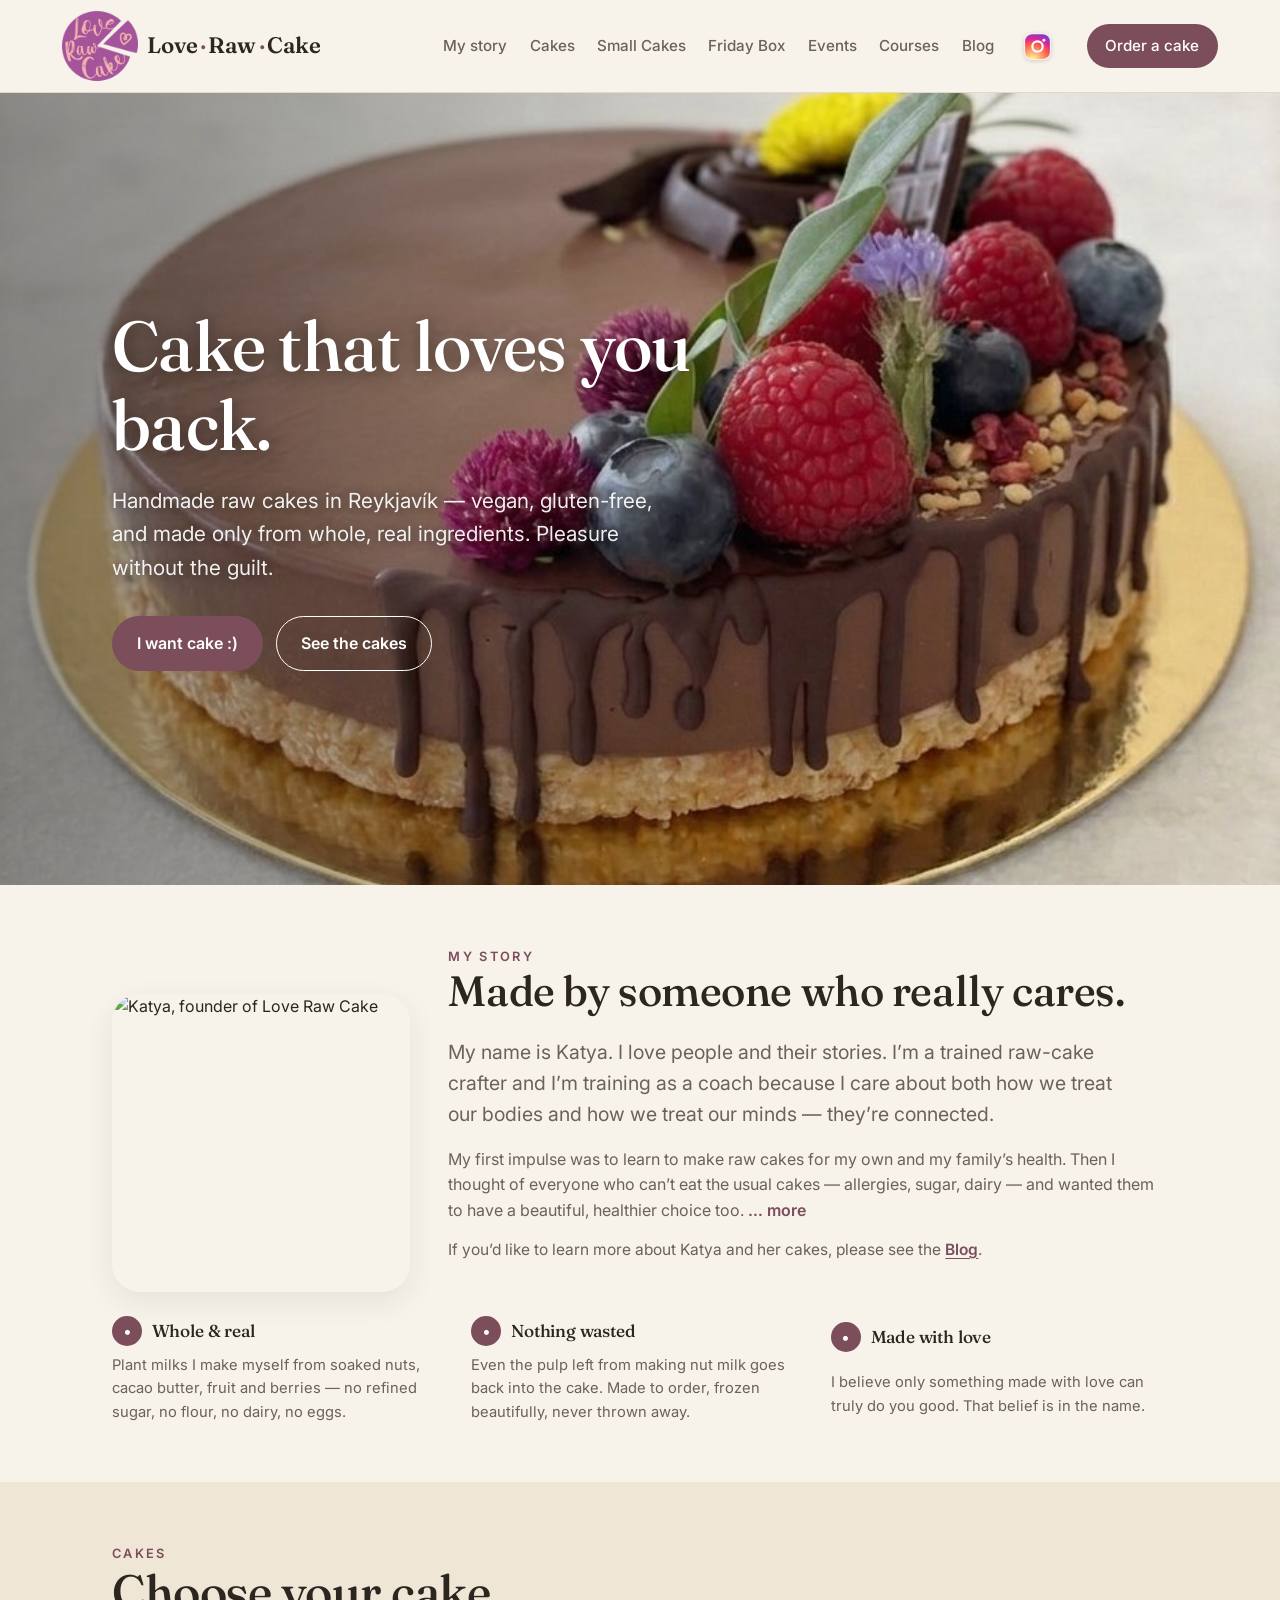
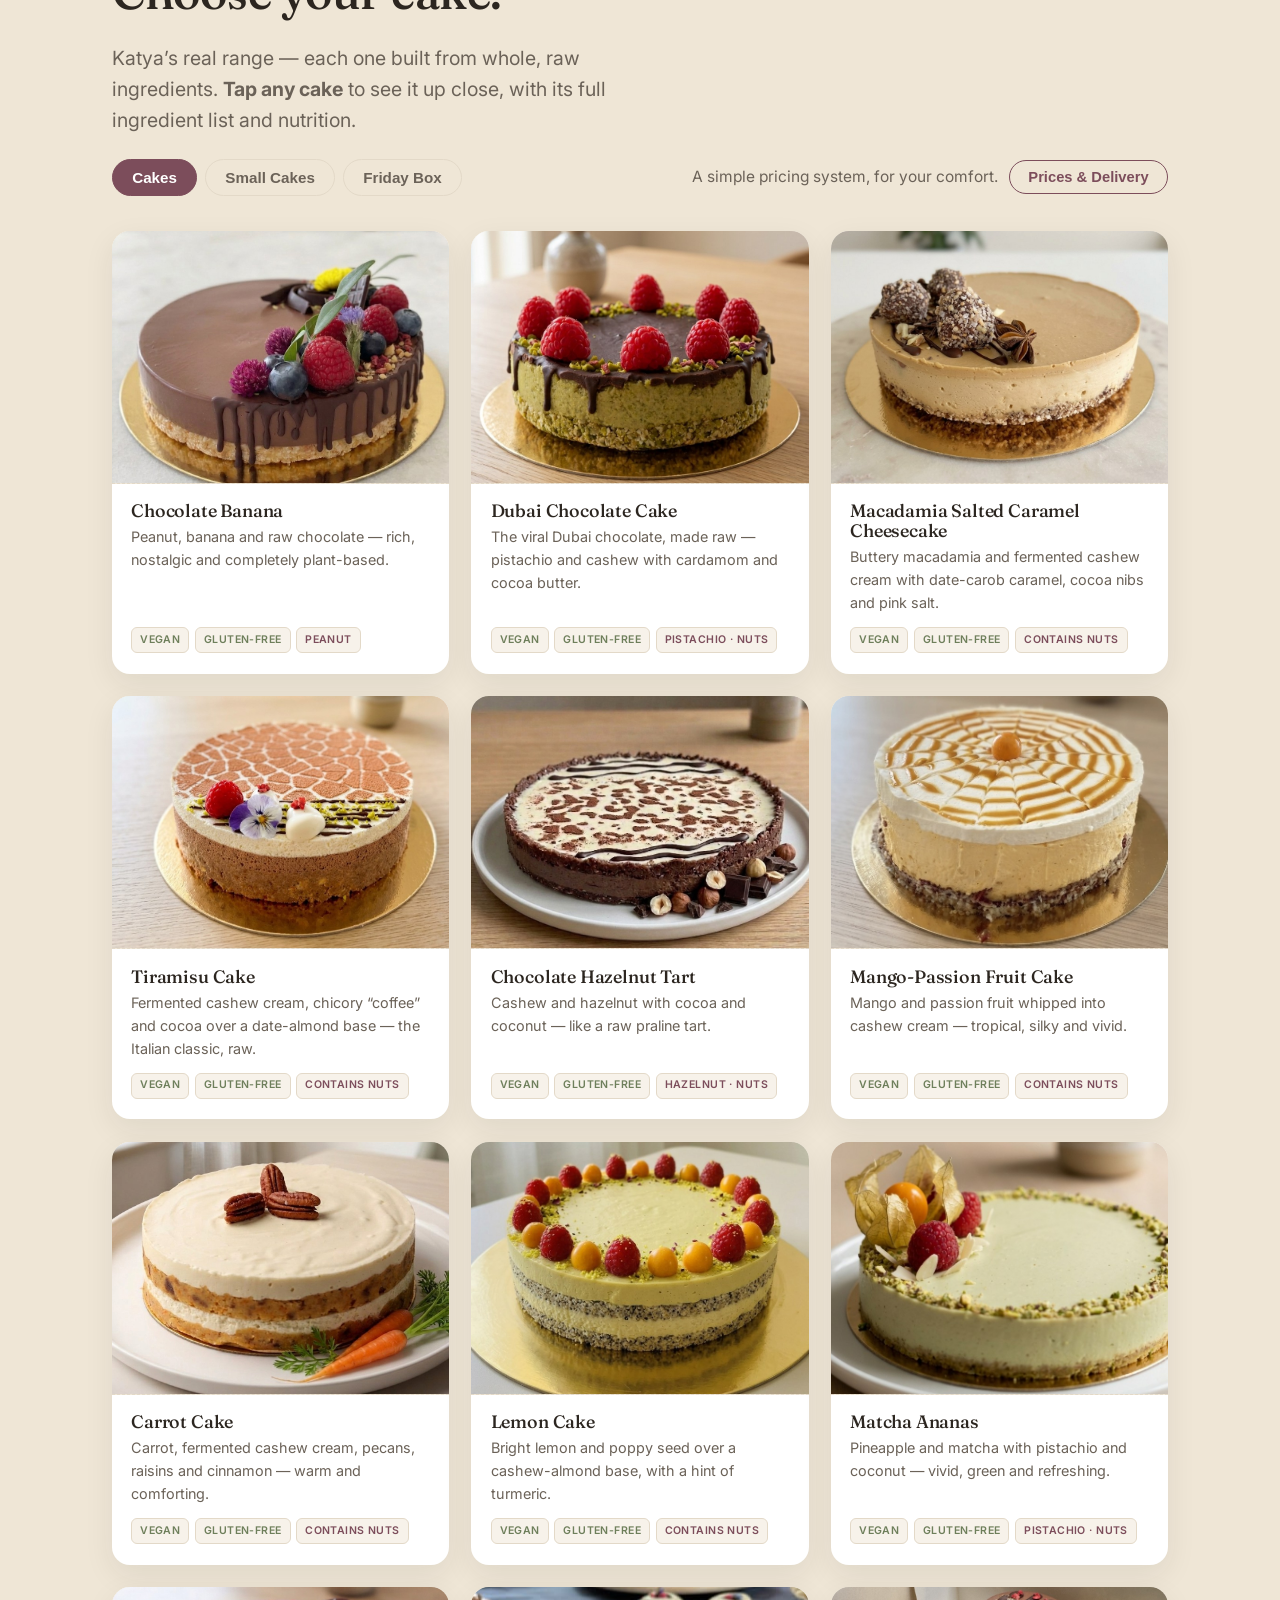
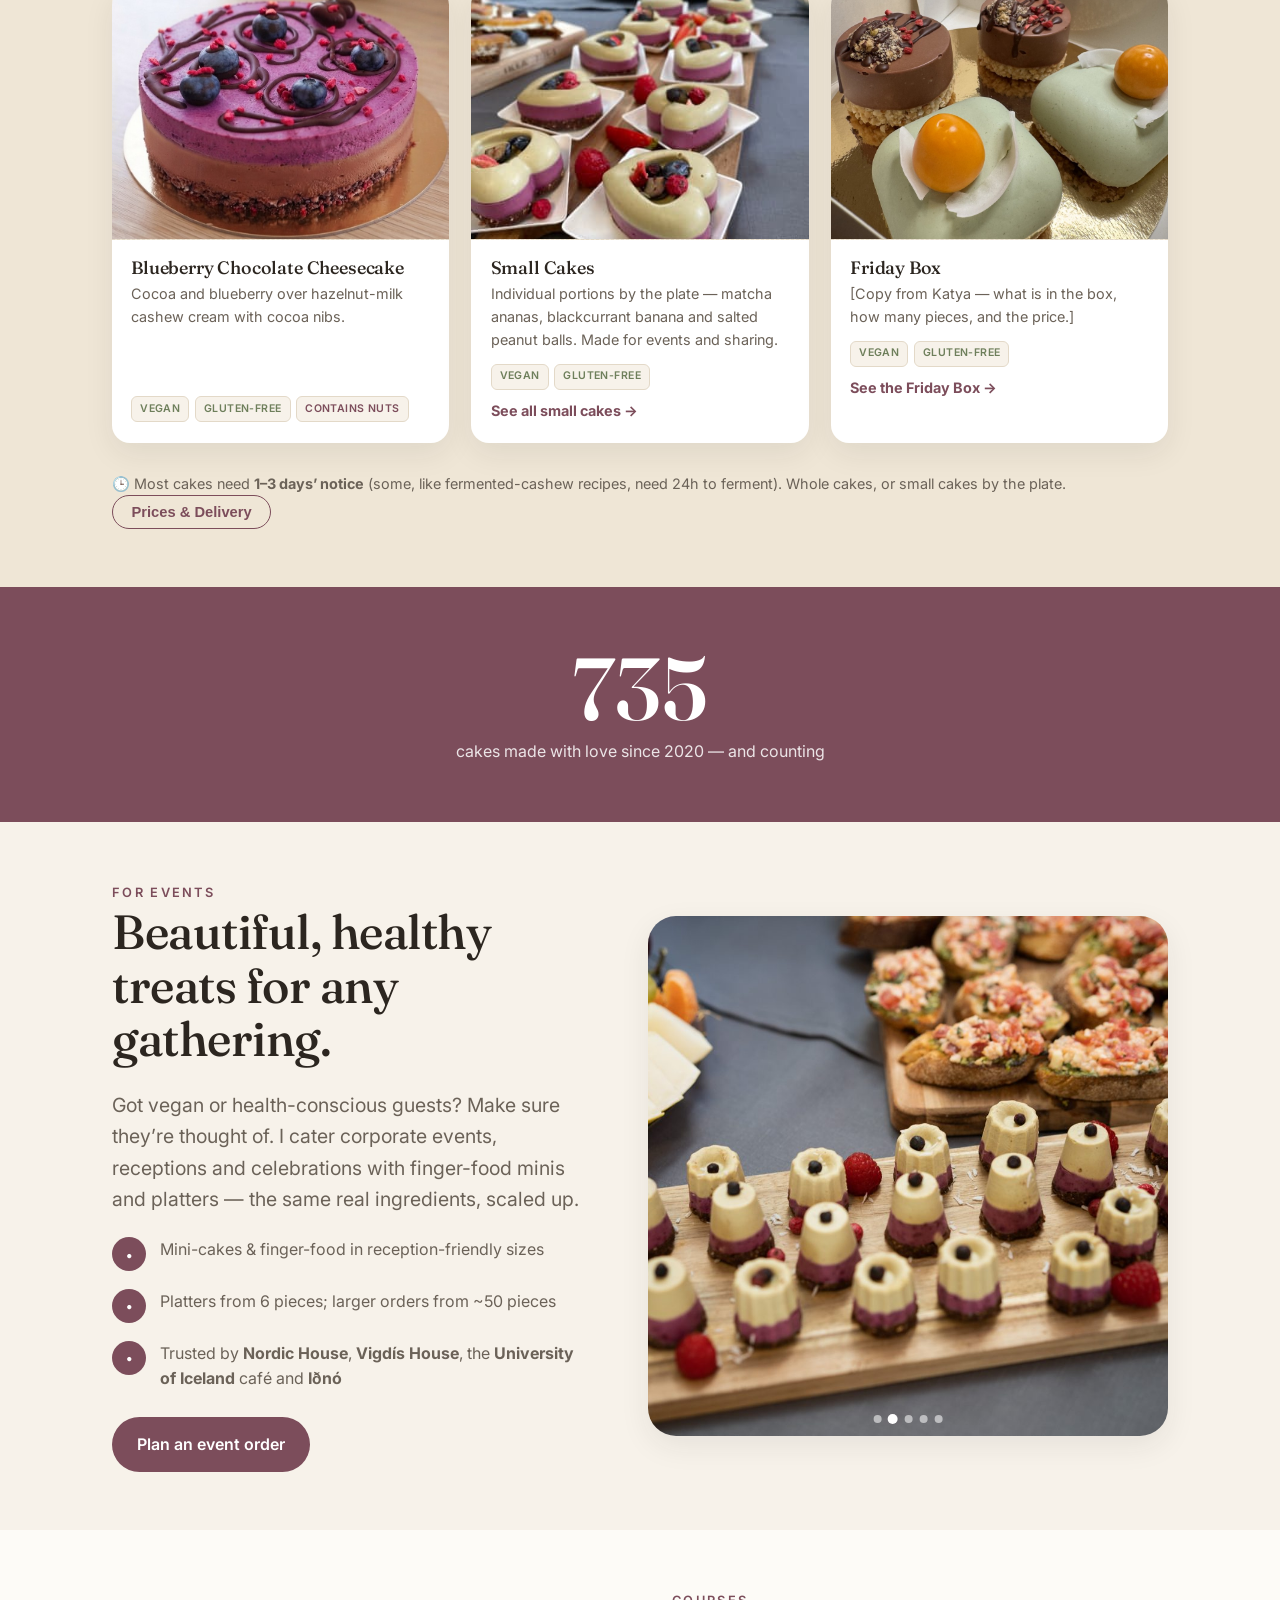
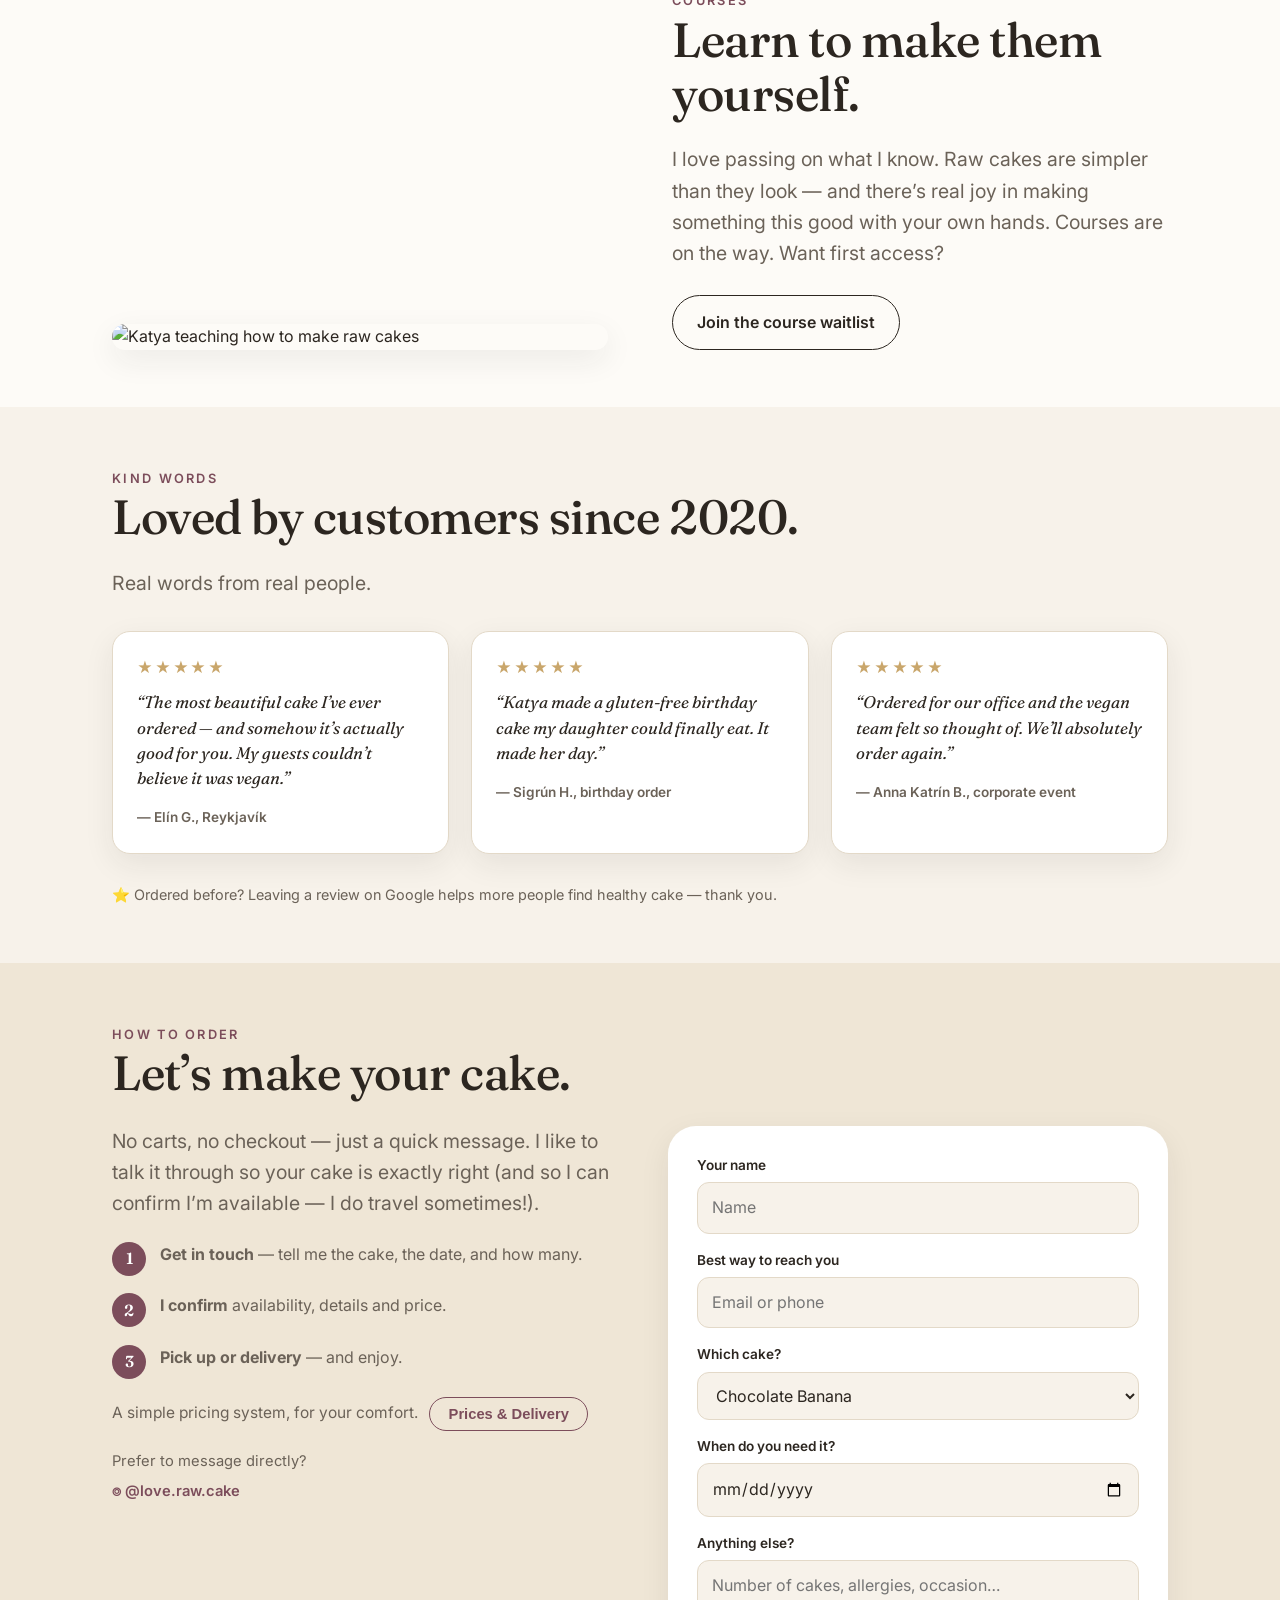
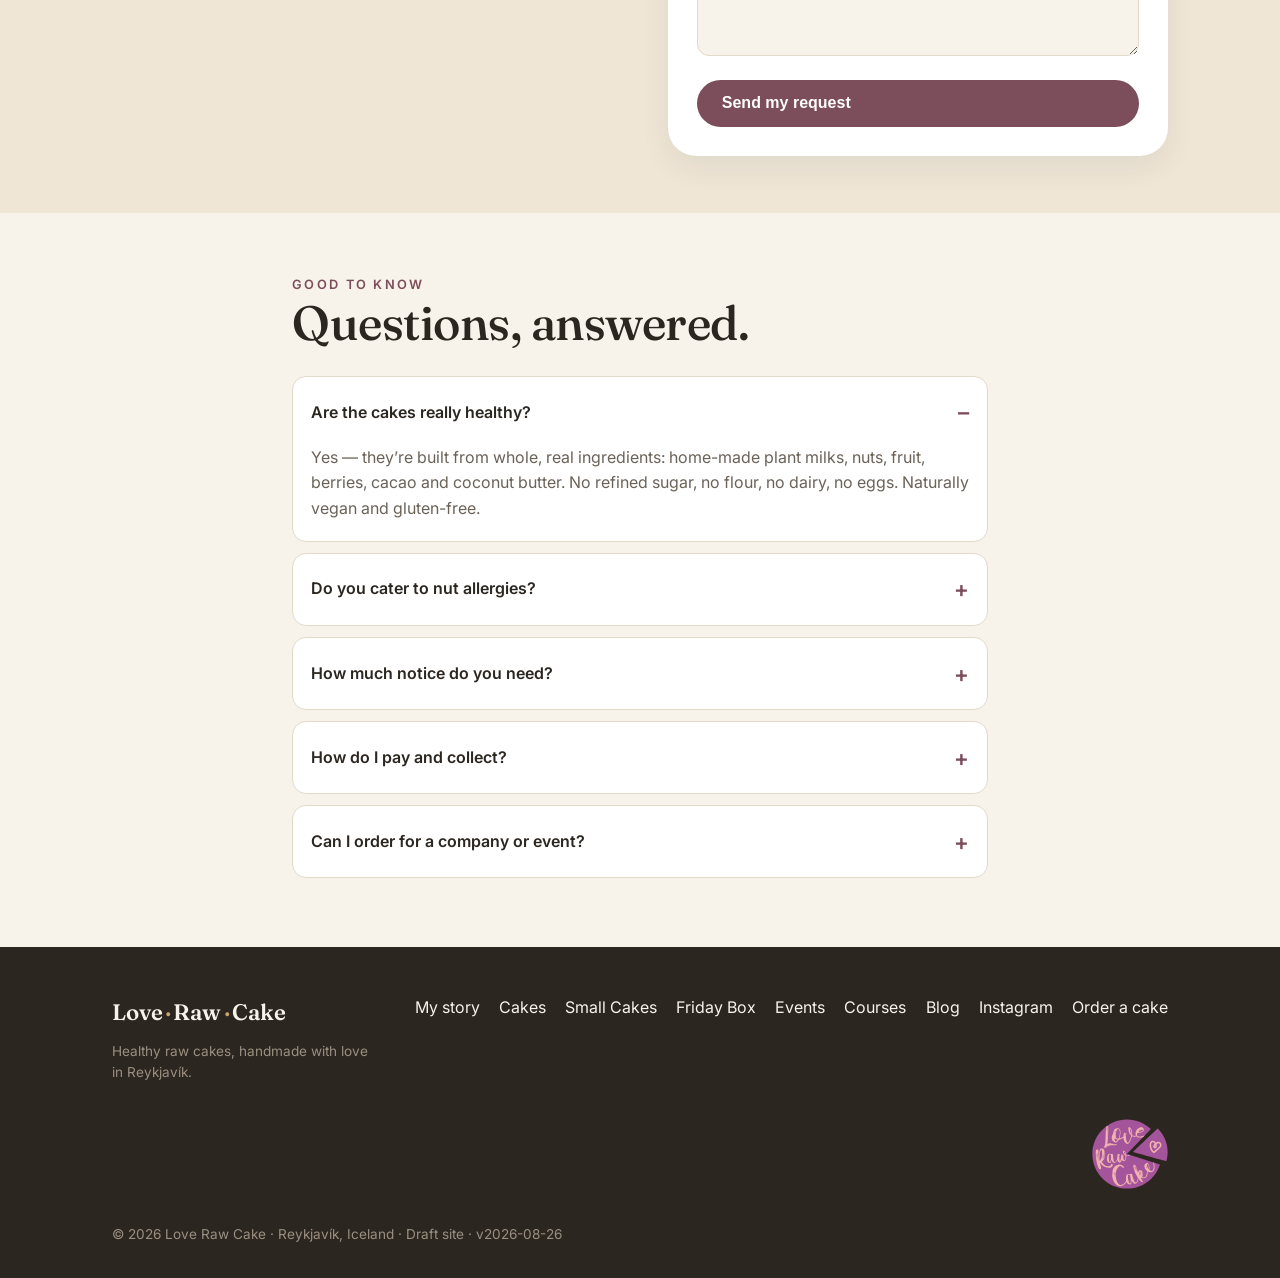
==== index.html @ e3816c83 "Add Offer schema — real prices, as unit pricing per 100 g Prices are on the page after all (Prices &" ====
<!DOCTYPE html>
<html lang="en">
<head>
<meta charset="UTF-8" />
<meta name="viewport" content="width=device-width, initial-scale=1.0" />
<title>Love Raw Cake — healthy raw cakes made with love · Reykjavík</title>
<meta name="description" content="Vegan, gluten-free raw cakes handmade in Reykjavík with whole, real ingredients. Cake as nourishment — no guilt, no waste, made with love." />

<script type="application/ld+json">
{
  "@context": "https://schema.org",
  "@graph": [
    {
      "@type": [
        "Bakery",
        "LocalBusiness"
      ],
      "@id": "https://loverawcake.is/#business",
      "name": "Love Raw Cake",
      "description": "Vegan, gluten-free raw cakes handmade in Reykjavík, Iceland, from whole, real ingredients — no refined sugar, flour, dairy or eggs. Founded by Katya in 2020.",
      "url": "https://loverawcake.is/",
      "image": "https://loverawcake.is/images/chocbanana-2.jpg",
      "founder": {
        "@type": "Person",
        "name": "Katya",
        "jobTitle": "Raw-cake crafter"
      },
      "foundingDate": "2020",
      "servesCuisine": [
        "Raw",
        "Vegan",
        "Gluten-free desserts"
      ],
      "areaServed": {
        "@type": "City",
        "name": "Reykjavík"
      },
      "address": {
        "@type": "PostalAddress",
        "addressLocality": "Reykjavík",
        "addressCountry": "IS"
      },
      "email": "hello@loverawcake.is",
      "priceRange": "8800-13200 ISK",
      "sameAs": [
        "https://instagram.com/love.raw.cake"
      ],
      "knowsAbout": [
        "Raw cakes",
        "Vegan cakes",
        "Gluten-free cakes",
        "Healthy desserts",
        "Event catering"
      ]
    },
    {
      "@type": "FAQPage",
      "@id": "https://loverawcake.is/#faq",
      "mainEntity": [
        {
          "@type": "Question",
          "name": "Are the raw cakes really healthy?",
          "acceptedAnswer": {
            "@type": "Answer",
            "text": "Yes. They are built from whole, real ingredients: home-made plant milks, nuts, fruit, berries, cacao and coconut butter. No refined sugar, no flour, no dairy, no eggs. Naturally vegan and gluten-free."
          }
        },
        {
          "@type": "Question",
          "name": "Do you cater to nut allergies?",
          "acceptedAnswer": {
            "@type": "Answer",
            "text": "No. Nuts are a core ingredient in almost everything, so these cakes are not safe for anyone with a serious nut allergy."
          }
        },
        {
          "@type": "Question",
          "name": "How much notice do you need to order a cake?",
          "acceptedAnswer": {
            "@type": "Answer",
            "text": "Usually 1 to 3 days. Some recipes ferment for 24 hours; a few can be ready the next day. For events, the more notice the better."
          }
        },
        {
          "@type": "Question",
          "name": "How do I pay and collect my order?",
          "acceptedAnswer": {
            "@type": "Answer",
            "text": "Pickup or delivery. Delivery is free in the Reykjavik capital area on orders of 15,000 ISK and over, otherwise from 2,000 ISK. The day, time and payment are agreed when you get in touch."
          }
        },
        {
          "@type": "Question",
          "name": "Can I order raw cakes for a company or event?",
          "acceptedAnswer": {
            "@type": "Answer",
            "text": "Yes. Finger-food minis, platters, and larger orders from around 50 pieces. Love Raw Cake has catered Nordic House, Vigdis House, the University of Iceland cafe and Idno."
          }
        }
      ]
    },
    {
      "@type": "Product",
      "name": "Chocolate Banana",
      "brand": {
        "@id": "https://loverawcake.is/#business"
      },
      "category": "Raw vegan gluten-free cake",
      "description": "Peanut, banana and raw chocolate — rich, nostalgic and completely plant-based.",
      "image": "https://loverawcake.is/images/images_20.08.2026/chocbanana_card.jpeg",
      "offers": {
        "@type": "Offer",
        "priceCurrency": "ISK",
        "availability": "https://schema.org/InStock",
        "priceSpecification": {
          "@type": "UnitPriceSpecification",
          "price": 1100,
          "priceCurrency": "ISK",
          "referenceQuantity": {
            "@type": "QuantitativeValue",
            "value": 100,
            "unitCode": "GRM"
          }
        },
        "shippingDetails": {
          "@type": "OfferShippingDetails",
          "shippingDestination": {
            "@type": "DefinedRegion",
            "addressCountry": "IS",
            "addressRegion": "Capital Region"
          },
          "shippingRate": {
            "@type": "MonetaryAmount",
            "currency": "ISK",
            "minValue": 0,
            "value": 2000
          },
          "freeShippingThreshold": {
            "@type": "MonetaryAmount",
            "currency": "ISK",
            "value": 15000
          }
        },
        "seller": {
          "@id": "https://loverawcake.is/#business"
        }
      }
    },
    {
      "@type": "Product",
      "name": "Dubai Chocolate Cake",
      "brand": {
        "@id": "https://loverawcake.is/#business"
      },
      "category": "Raw vegan gluten-free cake",
      "description": "The viral Dubai chocolate, made raw — pistachio and cashew with cardamom and cocoa butter.",
      "image": "https://loverawcake.is/images/images_20.08.2026/dubai_card.jpeg",
      "offers": {
        "@type": "Offer",
        "priceCurrency": "ISK",
        "availability": "https://schema.org/InStock",
        "priceSpecification": {
          "@type": "UnitPriceSpecification",
          "price": 1100,
          "priceCurrency": "ISK",
          "referenceQuantity": {
            "@type": "QuantitativeValue",
            "value": 100,
            "unitCode": "GRM"
          }
        },
        "shippingDetails": {
          "@type": "OfferShippingDetails",
          "shippingDestination": {
            "@type": "DefinedRegion",
            "addressCountry": "IS",
            "addressRegion": "Capital Region"
          },
          "shippingRate": {
            "@type": "MonetaryAmount",
            "currency": "ISK",
            "minValue": 0,
            "value": 2000
          },
          "freeShippingThreshold": {
            "@type": "MonetaryAmount",
            "currency": "ISK",
            "value": 15000
          }
        },
        "seller": {
          "@id": "https://loverawcake.is/#business"
        }
      }
    },
    {
      "@type": "Product",
      "name": "Macadamia Salted Caramel Cheesecake",
      "brand": {
        "@id": "https://loverawcake.is/#business"
      },
      "category": "Raw vegan gluten-free cake",
      "description": "Buttery macadamia and fermented cashew cream with date-carob caramel, cocoa nibs and pink salt.",
      "image": "https://loverawcake.is/images/images_20.08.2026/macadamia_card.jpeg",
      "offers": {
        "@type": "Offer",
        "priceCurrency": "ISK",
        "availability": "https://schema.org/InStock",
        "priceSpecification": {
          "@type": "UnitPriceSpecification",
          "price": 1100,
          "priceCurrency": "ISK",
          "referenceQuantity": {
            "@type": "QuantitativeValue",
            "value": 100,
            "unitCode": "GRM"
          }
        },
        "shippingDetails": {
          "@type": "OfferShippingDetails",
          "shippingDestination": {
            "@type": "DefinedRegion",
            "addressCountry": "IS",
            "addressRegion": "Capital Region"
          },
          "shippingRate": {
            "@type": "MonetaryAmount",
            "currency": "ISK",
            "minValue": 0,
            "value": 2000
          },
          "freeShippingThreshold": {
            "@type": "MonetaryAmount",
            "currency": "ISK",
            "value": 15000
          }
        },
        "seller": {
          "@id": "https://loverawcake.is/#business"
        }
      }
    },
    {
      "@type": "Product",
      "name": "Tiramisu Cake",
      "brand": {
        "@id": "https://loverawcake.is/#business"
      },
      "category": "Raw vegan gluten-free cake",
      "description": "Fermented cashew cream, chicory “coffee” and cocoa over a date-almond base — the Italian classic, raw.",
      "image": "https://loverawcake.is/images/images_20.08.2026/tiramisu_card.jpeg",
      "offers": {
        "@type": "Offer",
        "priceCurrency": "ISK",
        "availability": "https://schema.org/InStock",
        "priceSpecification": {
          "@type": "UnitPriceSpecification",
          "price": 1100,
          "priceCurrency": "ISK",
          "referenceQuantity": {
            "@type": "QuantitativeValue",
            "value": 100,
            "unitCode": "GRM"
          }
        },
        "shippingDetails": {
          "@type": "OfferShippingDetails",
          "shippingDestination": {
            "@type": "DefinedRegion",
            "addressCountry": "IS",
            "addressRegion": "Capital Region"
          },
          "shippingRate": {
            "@type": "MonetaryAmount",
            "currency": "ISK",
            "minValue": 0,
            "value": 2000
          },
          "freeShippingThreshold": {
            "@type": "MonetaryAmount",
            "currency": "ISK",
            "value": 15000
          }
        },
        "seller": {
          "@id": "https://loverawcake.is/#business"
        }
      }
    },
    {
      "@type": "Product",
      "name": "Chocolate Hazelnut Tart",
      "brand": {
        "@id": "https://loverawcake.is/#business"
      },
      "category": "Raw vegan gluten-free cake",
      "description": "Cashew and hazelnut with cocoa and coconut — like a raw praline tart.",
      "image": "https://loverawcake.is/images/images_20.08.2026/chochazelnut_card.jpeg",
      "offers": {
        "@type": "Offer",
        "priceCurrency": "ISK",
        "availability": "https://schema.org/InStock",
        "priceSpecification": {
          "@type": "UnitPriceSpecification",
          "price": 1100,
          "priceCurrency": "ISK",
          "referenceQuantity": {
            "@type": "QuantitativeValue",
            "value": 100,
            "unitCode": "GRM"
          }
        },
        "shippingDetails": {
          "@type": "OfferShippingDetails",
          "shippingDestination": {
            "@type": "DefinedRegion",
            "addressCountry": "IS",
            "addressRegion": "Capital Region"
          },
          "shippingRate": {
            "@type": "MonetaryAmount",
            "currency": "ISK",
            "minValue": 0,
            "value": 2000
          },
          "freeShippingThreshold": {
            "@type": "MonetaryAmount",
            "currency": "ISK",
            "value": 15000
          }
        },
        "seller": {
          "@id": "https://loverawcake.is/#business"
        }
      }
    },
    {
      "@type": "Product",
      "name": "Mango-Passion Fruit Cake",
      "brand": {
        "@id": "https://loverawcake.is/#business"
      },
      "category": "Raw vegan gluten-free cake",
      "description": "Mango and passion fruit whipped into cashew cream — tropical, silky and vivid.",
      "image": "https://loverawcake.is/images/images_20.08.2026/mango_card.jpeg",
      "offers": {
        "@type": "Offer",
        "priceCurrency": "ISK",
        "availability": "https://schema.org/InStock",
        "priceSpecification": {
          "@type": "UnitPriceSpecification",
          "price": 1100,
          "priceCurrency": "ISK",
          "referenceQuantity": {
            "@type": "QuantitativeValue",
            "value": 100,
            "unitCode": "GRM"
          }
        },
        "shippingDetails": {
          "@type": "OfferShippingDetails",
          "shippingDestination": {
            "@type": "DefinedRegion",
            "addressCountry": "IS",
            "addressRegion": "Capital Region"
          },
          "shippingRate": {
            "@type": "MonetaryAmount",
            "currency": "ISK",
            "minValue": 0,
            "value": 2000
          },
          "freeShippingThreshold": {
            "@type": "MonetaryAmount",
            "currency": "ISK",
            "value": 15000
          }
        },
        "seller": {
          "@id": "https://loverawcake.is/#business"
        }
      }
    },
    {
      "@type": "Product",
      "name": "Carrot Cake",
      "brand": {
        "@id": "https://loverawcake.is/#business"
      },
      "category": "Raw vegan gluten-free cake",
      "description": "Carrot, fermented cashew cream, pecans, raisins and cinnamon — warm and comforting.",
      "image": "https://loverawcake.is/images/images_20.08.2026/carrot_card.jpeg",
      "offers": {
        "@type": "Offer",
        "priceCurrency": "ISK",
        "availability": "https://schema.org/InStock",
        "priceSpecification": {
          "@type": "UnitPriceSpecification",
          "price": 1100,
          "priceCurrency": "ISK",
          "referenceQuantity": {
            "@type": "QuantitativeValue",
            "value": 100,
            "unitCode": "GRM"
          }
        },
        "shippingDetails": {
          "@type": "OfferShippingDetails",
          "shippingDestination": {
            "@type": "DefinedRegion",
            "addressCountry": "IS",
            "addressRegion": "Capital Region"
          },
          "shippingRate": {
            "@type": "MonetaryAmount",
            "currency": "ISK",
            "minValue": 0,
            "value": 2000
          },
          "freeShippingThreshold": {
            "@type": "MonetaryAmount",
            "currency": "ISK",
            "value": 15000
          }
        },
        "seller": {
          "@id": "https://loverawcake.is/#business"
        }
      }
    },
    {
      "@type": "Product",
      "name": "Lemon Cake",
      "brand": {
        "@id": "https://loverawcake.is/#business"
      },
      "category": "Raw vegan gluten-free cake",
      "description": "Bright lemon and poppy seed over a cashew-almond base, with a hint of turmeric.",
      "image": "https://loverawcake.is/images/images_20.08.2026/lemon_card.jpeg",
      "offers": {
        "@type": "Offer",
        "priceCurrency": "ISK",
        "availability": "https://schema.org/InStock",
        "priceSpecification": {
          "@type": "UnitPriceSpecification",
          "price": 1100,
          "priceCurrency": "ISK",
          "referenceQuantity": {
            "@type": "QuantitativeValue",
            "value": 100,
            "unitCode": "GRM"
          }
        },
        "shippingDetails": {
          "@type": "OfferShippingDetails",
          "shippingDestination": {
            "@type": "DefinedRegion",
            "addressCountry": "IS",
            "addressRegion": "Capital Region"
          },
          "shippingRate": {
            "@type": "MonetaryAmount",
            "currency": "ISK",
            "minValue": 0,
            "value": 2000
          },
          "freeShippingThreshold": {
            "@type": "MonetaryAmount",
            "currency": "ISK",
            "value": 15000
          }
        },
        "seller": {
          "@id": "https://loverawcake.is/#business"
        }
      }
    },
    {
      "@type": "Product",
      "name": "Matcha Ananas",
      "brand": {
        "@id": "https://loverawcake.is/#business"
      },
      "category": "Raw vegan gluten-free cake",
      "description": "Pineapple and matcha with pistachio and coconut — vivid, green and refreshing.",
      "image": "https://loverawcake.is/images/images_20.08.2026/matcha_card.jpeg",
      "offers": {
        "@type": "Offer",
        "priceCurrency": "ISK",
        "availability": "https://schema.org/InStock",
        "priceSpecification": {
          "@type": "UnitPriceSpecification",
          "price": 1100,
          "priceCurrency": "ISK",
          "referenceQuantity": {
            "@type": "QuantitativeValue",
            "value": 100,
            "unitCode": "GRM"
          }
        },
        "shippingDetails": {
          "@type": "OfferShippingDetails",
          "shippingDestination": {
            "@type": "DefinedRegion",
            "addressCountry": "IS",
            "addressRegion": "Capital Region"
          },
          "shippingRate": {
            "@type": "MonetaryAmount",
            "currency": "ISK",
            "minValue": 0,
            "value": 2000
          },
          "freeShippingThreshold": {
            "@type": "MonetaryAmount",
            "currency": "ISK",
            "value": 15000
          }
        },
        "seller": {
          "@id": "https://loverawcake.is/#business"
        },
        "eligibleQuantity": {
          "@type": "QuantitativeValue",
          "minValue": 600,
          "unitCode": "GRM"
        }
      }
    },
    {
      "@type": "Product",
      "name": "Blueberry Chocolate Cheesecake",
      "brand": {
        "@id": "https://loverawcake.is/#business"
      },
      "category": "Raw vegan gluten-free cake",
      "description": "Cocoa and blueberry over hazelnut-milk cashew cream with cocoa nibs.",
      "image": "https://loverawcake.is/images/images_20.08.2026/chocblue_card.jpeg",
      "offers": {
        "@type": "Offer",
        "priceCurrency": "ISK",
        "availability": "https://schema.org/InStock",
        "priceSpecification": {
          "@type": "UnitPriceSpecification",
          "price": 1100,
          "priceCurrency": "ISK",
          "referenceQuantity": {
            "@type": "QuantitativeValue",
            "value": 100,
            "unitCode": "GRM"
          }
        },
        "shippingDetails": {
          "@type": "OfferShippingDetails",
          "shippingDestination": {
            "@type": "DefinedRegion",
            "addressCountry": "IS",
            "addressRegion": "Capital Region"
          },
          "shippingRate": {
            "@type": "MonetaryAmount",
            "currency": "ISK",
            "minValue": 0,
            "value": 2000
          },
          "freeShippingThreshold": {
            "@type": "MonetaryAmount",
            "currency": "ISK",
            "value": 15000
          }
        },
        "seller": {
          "@id": "https://loverawcake.is/#business"
        }
      }
    },
    {
      "@type": "Product",
      "name": "Matcha Ananas",
      "brand": {
        "@id": "https://loverawcake.is/#business"
      },
      "category": "Raw vegan gluten-free cake",
      "description": "Pineapple and matcha with pistachio and coconut — vivid, green and refreshing.",
      "image": "https://loverawcake.is/images/images_20.08.2026/matchasmall_card.jpeg",
      "offers": {
        "@type": "Offer",
        "priceCurrency": "ISK",
        "availability": "https://schema.org/InStock",
        "priceSpecification": {
          "@type": "UnitPriceSpecification",
          "price": 1100,
          "priceCurrency": "ISK",
          "referenceQuantity": {
            "@type": "QuantitativeValue",
            "value": 100,
            "unitCode": "GRM"
          }
        },
        "shippingDetails": {
          "@type": "OfferShippingDetails",
          "shippingDestination": {
            "@type": "DefinedRegion",
            "addressCountry": "IS",
            "addressRegion": "Capital Region"
          },
          "shippingRate": {
            "@type": "MonetaryAmount",
            "currency": "ISK",
            "minValue": 0,
            "value": 2000
          },
          "freeShippingThreshold": {
            "@type": "MonetaryAmount",
            "currency": "ISK",
            "value": 15000
          }
        },
        "seller": {
          "@id": "https://loverawcake.is/#business"
        },
        "eligibleQuantity": {
          "@type": "QuantitativeValue",
          "minValue": 600,
          "unitCode": "GRM"
        }
      }
    },
    {
      "@type": "Product",
      "name": "Blackcurrant Banana",
      "brand": {
        "@id": "https://loverawcake.is/#business"
      },
      "category": "Raw vegan gluten-free cake",
      "description": "Blackcurrant and banana with cashew, almond and green buckwheat.",
      "image": "https://loverawcake.is/images/images_20.08.2026/blackcurrant_card.jpeg",
      "offers": {
        "@type": "Offer",
        "priceCurrency": "ISK",
        "availability": "https://schema.org/InStock",
        "priceSpecification": {
          "@type": "UnitPriceSpecification",
          "price": 1100,
          "priceCurrency": "ISK",
          "referenceQuantity": {
            "@type": "QuantitativeValue",
            "value": 100,
            "unitCode": "GRM"
          }
        },
        "shippingDetails": {
          "@type": "OfferShippingDetails",
          "shippingDestination": {
            "@type": "DefinedRegion",
            "addressCountry": "IS",
            "addressRegion": "Capital Region"
          },
          "shippingRate": {
            "@type": "MonetaryAmount",
            "currency": "ISK",
            "minValue": 0,
            "value": 2000
          },
          "freeShippingThreshold": {
            "@type": "MonetaryAmount",
            "currency": "ISK",
            "value": 15000
          }
        },
        "seller": {
          "@id": "https://loverawcake.is/#business"
        },
        "eligibleQuantity": {
          "@type": "QuantitativeValue",
          "minValue": 600,
          "unitCode": "GRM"
        }
      }
    },
    {
      "@type": "Product",
      "name": "Salted Peanut Ball",
      "brand": {
        "@id": "https://loverawcake.is/#business"
      },
      "category": "Raw vegan gluten-free cake",
      "description": "Marzipan biscuit base, coconut mousse and peanut filling under crisp white chocolate.",
      "image": "https://loverawcake.is/images/images_20.08.2026/peanutball_card.jpeg",
      "offers": {
        "@type": "Offer",
        "priceCurrency": "ISK",
        "availability": "https://schema.org/InStock",
        "priceSpecification": {
          "@type": "UnitPriceSpecification",
          "price": 1100,
          "priceCurrency": "ISK",
          "referenceQuantity": {
            "@type": "QuantitativeValue",
            "value": 100,
            "unitCode": "GRM"
          }
        },
        "shippingDetails": {
          "@type": "OfferShippingDetails",
          "shippingDestination": {
            "@type": "DefinedRegion",
            "addressCountry": "IS",
            "addressRegion": "Capital Region"
          },
          "shippingRate": {
            "@type": "MonetaryAmount",
            "currency": "ISK",
            "minValue": 0,
            "value": 2000
          },
          "freeShippingThreshold": {
            "@type": "MonetaryAmount",
            "currency": "ISK",
            "value": 15000
          }
        },
        "seller": {
          "@id": "https://loverawcake.is/#business"
        },
        "eligibleQuantity": {
          "@type": "QuantitativeValue",
          "minValue": 600,
          "unitCode": "GRM"
        }
      }
    },
    {
      "@type": "Product",
      "name": "Friday Box",
      "brand": {
        "@id": "https://loverawcake.is/#business"
      },
      "category": "Raw vegan gluten-free cake",
      "description": "[Copy from Katya — what is in the box, how many pieces, and the price.]",
      "image": "https://loverawcake.is/images/images_20.08.2026/fridaybox_card.jpeg"
    }
  ]
}
  </script>

<!--
=====================================================================
  RawCakes website — VERSION 2026-08-12
  • Menu rebuilt to match Katya's own "Ingredients" doc: her exact cake
    names, real ingredient lists and nutrition (per 100 g) where given.
  • Real cake photos from Katya's Drive + Telegram; "photo coming soon"
    where she hasn't shared a shot yet.
  • Tap any cake -> square note with description, ingredients, nutrition,
    a swipeable photo gallery, and an Order button.
  Placeholders still to confirm: [P1]colours [P2]logo [P4]prices
  [P6]contact/order channel [P7]cakes-made count. Photos to add: the
  cakes marked "photo coming".
=====================================================================
-->

<meta property="og:type" content="website" />
<meta property="og:title" content="Love Raw Cake — healthy raw cakes, made with love · Reykjavík" />
<meta property="og:description" content="Vegan, gluten-free raw cakes handmade in Reykjavík from whole, real ingredients. Pleasure without the guilt." />
  <link rel="icon" type="image/png" sizes="32x32" href="images/logo-32.png" />
  <link rel="icon" type="image/png" sizes="192x192" href="images/logo-192.png" />
  <link rel="apple-touch-icon" sizes="180x180" href="images/logo-180.png" />
  <meta property="og:image" content="https://loverawcake.is/images/chocbanana-2.jpg" />
<meta property="og:url" content="https://loverawcake.is/" />
<meta property="og:locale" content="en_GB" />
<meta name="twitter:card" content="summary_large_image" />
<meta name="twitter:title" content="Love Raw Cake — healthy raw cakes, made with love · Reykjavík" />
<meta name="twitter:description" content="Vegan, gluten-free raw cakes handmade in Reykjavík. Pleasure without the guilt." />
<meta name="twitter:image" content="https://loverawcake.is/images/chocbanana-2.jpg" />

<link rel="preconnect" href="https://fonts.googleapis.com" />
<link rel="preconnect" href="https://fonts.gstatic.com" crossorigin />
<link href="https://fonts.googleapis.com/css2?family=Fraunces:ital,opsz,wght@0,9..144,400;0,9..144,500;0,9..144,600;1,9..144,400&family=Inter:wght@400;500;600&family=Neucha&display=swap" rel="stylesheet" />

<link rel="stylesheet" href="styles.css" />
</head>
<body>

<header class="nav">
  <div class="wrap nav-inner">
    <a href="#top" class="logo"><img src="images/logo-192.png" alt="" class="logo-mark" />Love<span>·</span>Raw<span>·</span>Cake</a>
    <nav class="nav-links" id="navlinks">
      <a href="#about">My story</a>
      <a href="#cakes">Cakes</a>
      <a href="#smallcakes">Small Cakes</a>
      <a href="#fridaybox">Friday Box</a>
      <a href="#events">Events</a>
      <a href="#courses">Courses</a>
      <a href="blog.html">Blog</a>
            <a class="nav-ig" href="https://instagram.com/love.raw.cake" target="_blank" rel="noopener" aria-label="Love Raw Cake on Instagram" title="@love.raw.cake"><svg viewBox="0 0 24 24" aria-hidden="true"><defs><radialGradient id="igGrad" cx="30%" cy="107%" r="150%"><stop offset="0%" stop-color="#fdf497"/><stop offset="5%" stop-color="#fdf497"/><stop offset="45%" stop-color="#fd5949"/><stop offset="60%" stop-color="#d6249f"/><stop offset="90%" stop-color="#285aeb"/></radialGradient></defs><rect x="1" y="1" width="22" height="22" rx="6.4" fill="url(#igGrad)"/><circle cx="12" cy="12" r="4.6" fill="none" stroke="#fff" stroke-width="1.9"/><circle cx="17.7" cy="6.4" r="1.3" fill="#fff"/></svg></a>
      <a href="#order" class="btn btn-primary" style="padding:.55rem 1.1rem">Order a cake</a>
    </nav>
    <button class="nav-toggle" id="navtoggle" aria-label="Menu">☰</button>
  </div>
</header>

<section class="hero" id="top">
  <div class="hero-media" id="heroMedia">
    <div class="slide s1 active"></div>
    <div class="slide s2"></div>
    <div class="slide s3"></div>
    <div class="slide s4"></div>
    <div class="slide s5"></div>
    <div class="slide s6"></div>
    <div class="slide s7"></div>
    <div class="slide s8"></div>
  </div>
  <div class="wrap">
    <h1>Cake that loves you back.</h1>
    <p>Handmade raw cakes in Reykjavík — vegan, gluten-free, and made only from whole, real ingredients. Pleasure without the guilt.</p>
    <div style="display:flex;gap:.8rem;flex-wrap:wrap">
      <a href="#order" class="btn btn-primary">I want cake :)</a>
      <a href="#cakes" class="btn btn-ghost">See the cakes</a>
    </div>
  </div>
</section>

<section id="about">
  <div class="wrap">
    <div class="split rev">
      <img class="about-photo" src="images/katya.png" alt="Katya, founder of Love Raw Cake" loading="lazy" />
      <div class="txt">
        <span class="eyebrow">My story</span>
        <h2>Made by someone who really cares.</h2>
        <p class="lead">My name is Katya. I love people and their stories. I’m a trained raw-cake crafter and I’m training as a coach because I care about both how we treat our bodies and how we treat our minds — they’re connected.</p>
        <div class="story-expand" id="storyExpand" role="button" tabindex="0" aria-expanded="false" aria-label="Read the rest of Katya’s story">
          <p>My first impulse was to learn to make raw cakes for my own and my family’s health. Then I thought of everyone who can’t eat the usual cakes — allergies, sugar, dairy — and wanted them to have a beautiful, healthier choice too.<span class="more-inline"> That’s when I realised I wanted to change how cake is seen. For most of us, “cake” means sugar, guilt, something to regret later. I truly believe it can mean the opposite: real nourishment that happens to taste incredible.</span><span class="dots"> …</span> <span class="story-toggle more-label">more</span></p>
          <p class="more-block">Raw Love Cakes are built from good ingredients — and good ingredients are the only way to a good result. That’s what goes into every box: healthy ingredients, care for the person who’ll open it, and no waste behind it — in raw-cake making it’s easy to use every last ingredient, so it’s care twice over: for you and for the planet. <span class="story-toggle less-label">less</span></p>
        </div>
        <p class="story-blog">If you’d like to learn more about Katya and her cakes, please see the <a href="blog.html">Blog</a>.</p>
      </div>
    </div>
    <div class="values">
      <div class="value"><span class="dot">•</span><h3>Whole &amp; real</h3><p>Plant milks I make myself from soaked nuts, cacao butter, fruit and berries — no refined sugar, no flour, no dairy, no eggs.</p></div>
      <div class="value"><span class="dot">•</span><h3>Nothing wasted</h3><p>Even the pulp left from making nut milk goes back into the cake. Made to order, frozen beautifully, never thrown away.</p></div>
      <div class="value"><span class="dot">•</span><h3>Made with love</h3><p>I believe only something made with love can truly do you good. That belief is in the name.</p></div>
    </div>
  </div>
</section>

<section class="menu" id="cakes">
  <div class="wrap">
    <span class="eyebrow">Cakes</span>
    <h2>Choose your cake.</h2>
    <p class="lead">Katya’s real range — each one built from whole, raw ingredients. <b>Tap any cake</b> to see it up close, with its full ingredient list and nutrition.</p>

    <div class="tabs">
      <button class="tab active" data-tab="full">Cakes</button>
      <button class="tab" data-tab="mini">Small Cakes</button>
      <button class="tab" data-tab="friday">Friday Box</button>
      <p class="info-lines">A simple pricing system, for your comfort. <button type="button" class="info-pill" data-open-prices>Prices &amp; Delivery</button></p>
    </div>

    <!-- CAKES & TARTS -->
    <div class="grid" id="grid-full">
      <article class="card" data-cake="chocbanana"><div class="pic"><img src="images/images_20.08.2026/chocbanana_card.jpeg" alt="Raw chocolate banana cake" loading="lazy" /></div><div class="body">
        <h3>Chocolate Banana</h3><p class="desc">Peanut, banana and raw chocolate — rich, nostalgic and completely plant-based.</p>
        <div class="badges"><span class="badge">Vegan</span><span class="badge">Gluten-free</span><span class="badge nut">Peanut</span></div></div></article>

      <article class="card" data-cake="dubai"><div class="pic"><img src="images/images_20.08.2026/dubai_card.jpeg" alt="Raw Dubai chocolate pistachio cake" loading="lazy" /></div><div class="body">
        <h3>Dubai Chocolate Cake</h3><p class="desc">The viral Dubai chocolate, made raw — pistachio and cashew with cardamom and cocoa butter.</p>
        <div class="badges"><span class="badge">Vegan</span><span class="badge">Gluten-free</span><span class="badge nut">Pistachio · nuts</span></div></div></article>

      <article class="card" data-cake="macadamia"><div class="pic"><img src="images/images_20.08.2026/macadamia_card.jpeg" alt="Raw macadamia salted caramel cheesecake" loading="lazy" /></div><div class="body">
        <h3>Macadamia Salted Caramel Cheesecake</h3><p class="desc">Buttery macadamia and fermented cashew cream with date-carob caramel, cocoa nibs and pink salt.</p>
        <div class="badges"><span class="badge">Vegan</span><span class="badge">Gluten-free</span><span class="badge nut">Contains nuts</span></div></div></article>

      <article class="card" data-cake="tiramisu"><div class="pic"><img src="images/images_20.08.2026/tiramisu_card.jpeg" alt="Raw tiramisu cake" loading="lazy" /></div><div class="body">
        <h3>Tiramisu Cake</h3><p class="desc">Fermented cashew cream, chicory “coffee” and cocoa over a date-almond base — the Italian classic, raw.</p>
        <div class="badges"><span class="badge">Vegan</span><span class="badge">Gluten-free</span><span class="badge nut">Contains nuts</span></div></div></article>


      <article class="card" data-cake="chochazelnut"><div class="pic"><img src="images/images_20.08.2026/chochazelnut_card.jpeg" alt="Raw chocolate hazelnut tart" loading="lazy" /></div><div class="body">
        <h3>Chocolate Hazelnut Tart</h3><p class="desc">Cashew and hazelnut with cocoa and coconut — like a raw praline tart.</p>
        <div class="badges"><span class="badge">Vegan</span><span class="badge">Gluten-free</span><span class="badge nut">Hazelnut · nuts</span></div></div></article>

      <article class="card" data-cake="mango"><div class="pic"><img src="images/images_20.08.2026/mango_card.jpeg" alt="Raw mango and passion fruit cake" loading="lazy" /></div><div class="body">
        <h3>Mango-Passion Fruit Cake</h3><p class="desc">Mango and passion fruit whipped into cashew cream — tropical, silky and vivid.</p>
        <div class="badges"><span class="badge">Vegan</span><span class="badge">Gluten-free</span><span class="badge nut">Contains nuts</span></div></div></article>

      <article class="card" data-cake="carrot"><div class="pic"><img src="images/images_20.08.2026/carrot_card.jpeg" alt="Raw carrot cake with cashew cream and pecans" loading="lazy" /></div><div class="body">
        <h3>Carrot Cake</h3><p class="desc">Carrot, fermented cashew cream, pecans, raisins and cinnamon — warm and comforting.</p>
        <div class="badges"><span class="badge">Vegan</span><span class="badge">Gluten-free</span><span class="badge nut">Contains nuts</span></div></div></article>

      <article class="card" data-cake="lemon"><div class="pic"><img src="images/images_20.08.2026/lemon_card.jpeg" alt="Raw lemon poppy seed cake" loading="lazy" /></div><div class="body">
        <h3>Lemon Cake</h3><p class="desc">Bright lemon and poppy seed over a cashew-almond base, with a hint of turmeric.</p>
        <div class="badges"><span class="badge">Vegan</span><span class="badge">Gluten-free</span><span class="badge nut">Contains nuts</span></div></div></article>

      <article class="card" data-cake="matcha"><div class="pic"><img src="images/images_20.08.2026/matcha_card.jpeg" alt="Raw matcha pineapple cake" loading="lazy" /></div><div class="body">
        <h3>Matcha Ananas</h3><p class="desc">Pineapple and matcha with pistachio and coconut — vivid, green and refreshing.</p>
        <div class="badges"><span class="badge">Vegan</span><span class="badge">Gluten-free</span><span class="badge nut">Pistachio · nuts</span></div></div></article>
      <article class="card" data-cake="chocblue"><div class="pic"><img src="images/images_20.08.2026/chocblue_card.jpeg" alt="Raw blueberry chocolate cheesecake with blueberries and chocolate drizzle" loading="lazy" /></div><div class="body">
        <h3>Blueberry Chocolate Cheesecake</h3><p class="desc">Cocoa and blueberry over hazelnut-milk cashew cream with cocoa nibs.</p>
        <div class="badges"><span class="badge">Vegan</span><span class="badge">Gluten-free</span><span class="badge nut">Contains nuts</span></div></div></article>


      <article class="card smallcakes-card" data-goto-tab="mini" role="button" tabindex="0"><div class="pic"><img src="images/images_20.08.2026/smallcakes_buffet_web.jpeg" alt="Raw mini-cakes plated on a buffet table" loading="lazy" /></div><div class="body">
        <h3>Small Cakes</h3><p class="desc">Individual portions by the plate — matcha ananas, blackcurrant banana and salted peanut balls. Made for events and sharing.</p>
        <div class="badges"><span class="badge">Vegan</span><span class="badge">Gluten-free</span></div>
        <p class="desc smallcakes-cta"><b>See all small cakes →</b></p></div></article>
      <article class="card smallcakes-card" data-goto-tab="friday" role="button" tabindex="0"><div class="pic"><img src="images/images_20.08.2026/fridaybox_card.jpeg" alt="A Friday Box of four raw mini-cakes" loading="lazy" /></div><div class="body">
        <h3>Friday Box</h3><p class="desc">[Copy from Katya — what is in the box, how many pieces, and the price.]</p>
        <div class="badges"><span class="badge">Vegan</span><span class="badge">Gluten-free</span></div>
        <p class="desc smallcakes-cta"><b>See the Friday Box →</b></p></div></article>
    </div>

    <!-- SMALL CAKES -->
    <div class="grid hide" id="grid-mini">
      <div class="mini-strip">
        <div class="shots">
          <img src="images/images_20.08.2026/smallcakes_fingers_web.jpeg" alt="A board of raw mini-cakes with berries" loading="lazy" />
          <img src="images/images_20.08.2026/smallcakes_main_web.jpeg" alt="Board of raw mini-cakes with berries" loading="lazy" />
          <img src="images/images_20.08.2026/smallcakes_square1_web.jpeg" alt="Raw mini-cakes with strawberries on plates" loading="lazy" />
          <img src="images/images_20.08.2026/smallcakes_buffet_web.jpeg" alt="Raw mini-cakes plated on a buffet table at an event" loading="lazy" />
        </div>
        <p>Small cakes are made by the plate — mix and match any of the flavours below. Platters from 6 pieces.</p>
      </div>


      <article class="card" data-cake="matchasmall"><div class="pic"><img src="images/images_20.08.2026/matchasmall_card.jpeg" alt="Raw matcha ananas mini-cakes with edible flowers" loading="lazy" /></div><div class="body">
        <h3>Matcha Ananas</h3><p class="desc">Pineapple and matcha with pistachio and coconut — vivid, green and refreshing.</p>
        <div class="badges"><span class="badge">Vegan</span><span class="badge">Gluten-free</span><span class="badge nut">Pistachio · nuts</span></div></div></article>
      <article class="card" data-cake="blackcurrant"><div class="pic"><img src="images/images_20.08.2026/blackcurrant_card.jpeg" alt="Raw blackcurrant banana mini-cakes with chocolate drizzle" loading="lazy" /></div><div class="body">
        <h3>Blackcurrant Banana</h3><p class="desc">Blackcurrant and banana with cashew, almond and green buckwheat.</p>
        <div class="badges"><span class="badge">Vegan</span><span class="badge">Gluten-free</span><span class="badge nut">Contains nuts</span></div></div></article>

      <article class="card" data-cake="peanutball"><div class="pic"><img src="images/images_20.08.2026/peanutball_card.jpeg" alt="Salted peanut ball dessert with pistachio and physalis" loading="lazy" /></div><div class="body">
        <h3>Salted Peanut Ball</h3><p class="desc">Marzipan biscuit base, coconut mousse and peanut filling under crisp white chocolate.</p>
        <div class="badges"><span class="badge">Vegan</span><span class="badge">Gluten-free</span><span class="badge nut">Peanut</span></div></div></article>
    </div>

    <div class="grid hide" id="grid-friday">
      <article class="card" id="fridaybox" data-cake="fridaybox"><div class="pic"><img src="images/images_20.08.2026/fridaybox_card.jpeg" alt="A Friday Box of four raw mini-cakes" loading="lazy" /></div><div class="body">
        <h3>Friday Box</h3><p class="desc">[Copy from Katya — what is in the box, how many pieces, and the price.]</p>
        <div class="badges"><span class="badge">Vegan</span><span class="badge">Gluten-free</span><span class="badge tag">Allergens to confirm</span></div></div></article>
    </div>


    <p class="menu-note">🕒 Most cakes need <b>1–3 days’ notice</b> (some, like fermented-cashew recipes, need 24h to ferment). Whole cakes, or small cakes by the plate. <button type="button" class="info-pill" data-open-prices>Prices &amp; Delivery</button></p>
  </div>
</section>

<section class="counter">
  <div class="wrap">
    <div class="num" id="cakeCount">0</div>
    <!-- PLACEHOLDER: 842 is an invented figure. Ask Katya for the real count before launch. -->
    <p>cakes made with love since 2020 — and counting</p>
  </div>
</section>

<section id="events">
  <div class="wrap split">
    <div class="txt">
      <span class="eyebrow">For events</span>
      <h2>Beautiful, healthy treats for any gathering.</h2>
      <p class="lead">Got vegan or health-conscious guests? Make sure they’re thought of. I cater corporate events, receptions and celebrations with finger-food minis and platters — the same real ingredients, scaled up.</p>
      <div class="steps">
        <div class="step"><span class="n">•</span><p>Mini-cakes &amp; finger-food in reception-friendly sizes</p></div>
        <div class="step"><span class="n">•</span><p>Platters from 6 pieces; larger orders from ~50 pieces</p></div>
        <div class="step"><span class="n">•</span><p>Trusted by <b>Nordic House</b>, <b>Vigdís House</b>, the <b>University of Iceland</b> café and <b>Iðnó</b></p></div>
      </div>
      <a href="#order" class="btn btn-primary mt" data-order="Event / large order">Plan an event order</a>
    </div>
    <div class="carousel" id="eventCarousel">
      <img class="active" src="images/event-p1.jpg" alt="Raw dessert platter and mini-cakes at an event" loading="lazy" />
      <img src="images/event-p2.jpg" alt="Mini raw cakes on wooden boards for a reception" loading="lazy" />
      <img src="images/event-p3.jpg" alt="Finger-food raw desserts spread for a gathering" loading="lazy" />
      <img src="images/event-p4.jpg" alt="Chocolate-dipped strawberries and treats on a platter" loading="lazy" />
      <img src="images/event-p5.jpg" alt="Raw mini-cakes and chocolate treats catering spread" loading="lazy" />
      <div class="dots"></div>
    </div>
  </div>
</section>

<section class="courses" id="courses">
  <div class="wrap">
    <div class="split rev">
      <img class="about-photo" src="images/courses.jpg" alt="Katya teaching how to make raw cakes" loading="lazy" />
      <div class="txt">
        <span class="eyebrow">Courses</span>
        <h2>Learn to make them yourself.</h2>
        <p class="lead">I love passing on what I know. Raw cakes are simpler than they look — and there’s real joy in making something this good with your own hands. Courses are on the way. Want first access?</p>
        <a href="#order" class="btn btn-ghost mt" data-order="Course — join the waitlist">Join the course waitlist</a>
      </div>
    </div>
  </div>
</section>

<section id="reviews">
  <div class="wrap">
    <span class="eyebrow">Kind words</span>
    <h2>Loved by customers since 2020.</h2>
    <p class="lead">Real words from real people.</p>
    <!-- PLACEHOLDER: names and quotes below are stand-ins. Replace with Katya's real reviews before the site goes live. -->
    <div class="quotes">
      <figure class="quote"><div class="stars">★★★★★</div><p>“The most beautiful cake I’ve ever ordered — and somehow it’s actually good for you. My guests couldn’t believe it was vegan.”</p><figcaption class="who">— Elín G., Reykjavík</figcaption></figure>
      <figure class="quote"><div class="stars">★★★★★</div><p>“Katya made a gluten-free birthday cake my daughter could finally eat. It made her day.”</p><figcaption class="who">— Sigrún H., birthday order</figcaption></figure>
      <figure class="quote"><div class="stars">★★★★★</div><p>“Ordered for our office and the vegan team felt so thought of. We’ll absolutely order again.”</p><figcaption class="who">— Anna Katrín B., corporate event</figcaption></figure>
    </div>
    <p class="menu-note">⭐ Ordered before? Leaving a review on Google helps more people find healthy cake — thank you.</p>
  </div>
</section>

<section class="order" id="order">
  <div class="wrap">
    <span class="eyebrow">How to order</span>
    <h2>Let’s make your cake.</h2>
    <div class="order-grid mt">
      <div>
        <p class="lead">No carts, no checkout — just a quick message. I like to talk it through so your cake is exactly right (and so I can confirm I’m available — I do travel sometimes!).</p>
        <div class="steps">
          <div class="step"><span class="n">1</span><p><b>Get in touch</b> — tell me the cake, the date, and how many.</p></div>
          <div class="step"><span class="n">2</span><p><b>I confirm</b> availability, details and price.</p></div>
          <div class="step"><span class="n">3</span><p><b>Pick up or delivery</b> — and enjoy.</p></div>
        </div>
        <p class="info-lines">A simple pricing system, for your comfort. <button type="button" class="info-pill" data-open-prices>Prices &amp; Delivery</button></p>
        <div class="direct">
          <span>Prefer to message directly?</span>
          <!-- email + phone removed 26 Aug: ask Katya how she wants people to reach her (see TASKS.md [P6]) -->
          <a href="https://instagram.com/love.raw.cake" target="_blank" rel="noopener">⌾ @love.raw.cake</a>
        </div>
      </div>
      <form class="contact-card" onsubmit="event.preventDefault();alert('Demo form — wiring to email/Formspree comes next [P6].');">
        <div class="field"><label>Your name</label><input type="text" required placeholder="Name" /></div>
        <div class="field"><label>Best way to reach you</label><input type="text" required placeholder="Email or phone" /></div>
        <div class="field"><label>Which cake?</label>
          <select id="orderSelect">
            <option>Chocolate Banana</option><option>Dubai Chocolate Cake</option>
            <option>Macadamia Salted Caramel Cheesecake</option><option>Tiramisu Cake</option>
            <option>Chocolate Hazelnut Tart</option>
            <option>Mango-Passion Fruit Cake</option><option>Carrot Cake</option>
            <option>Lemon Cake</option><option>Raspberry Cake</option><option>Strawberry Cake</option>
            <option>Matcha Ananas (small)</option><option>Strawberry with Almond (small)</option>
            <option>Blackcurrant Banana (small)</option><option>Salted Peanut Ball (small)</option>
            <option>Small-cakes platter</option><option>Event / large order</option><option>Course — join the waitlist</option><option>Not sure — help me choose</option>
          </select></div>
        <div class="field"><label>When do you need it?</label><input type="date" /></div>
        <div class="field"><label>Anything else?</label><textarea placeholder="Number of cakes, allergies, occasion…"></textarea></div>
        <button class="btn btn-primary" style="width:100%">Send my request</button>
      </form>
    </div>
  </div>
</section>

<section id="faq">
  <div class="wrap" style="max-width:760px">
    <span class="eyebrow">Good to know</span>
    <h2>Questions, answered.</h2>
    <div class="mt">
      <details open><summary>Are the cakes really healthy?</summary><p>Yes — they’re built from whole, real ingredients: home-made plant milks, nuts, fruit, berries, cacao and coconut butter. No refined sugar, no flour, no dairy, no eggs. Naturally vegan and gluten-free.</p></details>
      <details><summary>Do you cater to nut allergies?</summary><p>Honestly, no — nuts are a core ingredient in almost everything I make, so if you have a serious nut allergy these cakes aren’t safe for you, and I’d never want to risk it.</p></details>
      <details><summary>How much notice do you need?</summary><p>Usually 1–3 days. Some recipes ferment for 24 hours; a few can be ready the next day. For events, the more notice the better.</p></details>
      <details><summary>How do I pay and collect?</summary><p>Pickup or delivery — the delivery costs are in <button type="button" class="link-btn" data-open-prices>Prices &amp; Delivery</button> above. We agree the day, the time and how you’d like to pay when you get in touch.<!-- payment method still to confirm with Katya — see TASKS.md [P6] --></p></details>
      <details><summary>Can I order for a company or event?</summary><p>Absolutely — see the <a href="#events">events section</a>. Finger-food minis, platters, and larger orders from ~50 pieces.</p></details>
    </div>
  </div>
</section>

<footer>
  <div class="wrap foot-grid">
    <div>
      <div class="logo on-dark" style="color:var(--cream)">Love<span>·</span>Raw<span>·</span>Cake</div>
      <p class="muted" style="margin-top:.6rem;max-width:30ch">Healthy raw cakes, handmade with love in Reykjavík.</p>
    </div>
    <div class="foot-links">
      <a href="#about">My story</a>
      <a href="#cakes">Cakes</a>
      <a href="#smallcakes">Small Cakes</a>
      <a href="#fridaybox">Friday Box</a>
      <a href="#events">Events</a>
      <a href="#courses">Courses</a>
      <a href="blog.html">Blog</a>
      <a href="https://instagram.com/love.raw.cake" target="_blank" rel="noopener">Instagram</a>
      <a href="#order">Order a cake</a>
    </div>
    <img class="foot-mark" src="images/logo.svg" alt="Love Raw Cake logo" />
  </div>
  <div class="wrap" style="margin-top:2rem"><p class="muted">© <span id="yr"></span> Love Raw Cake · Reykjavík, Iceland · Draft site · v2026-08-26</p></div>
</footer>

<div class="modal" id="priceModal" aria-hidden="true">
  <div class="modal-backdrop" data-info-close></div>
  <div class="note" role="dialog" aria-modal="true" aria-labelledby="priceTitle">
    <button class="note-close" data-info-close aria-label="Close">×</button>
    <div class="note-body">
      <span class="eyebrow">Prices &amp; Delivery</span>
      <h3 id="priceTitle">Simple pricing, by weight.</h3>
      <ul class="price-list">
        <li><b>Cakes — from 1,100 ISK per 100 g.</b> A whole cake is usually 800–1,200 g.</li>
        <li><b>Small cakes — S / M / L</b> (30 g · 50 g · 100 g). Minimum order 600 g of one kind.</li>
        <li><b>Writing on the cake — from 1,500 ISK.</b></li>
      </ul>
      <p class="note-nutr">Prices may change if the cost of ingredients rises at the time of your order.</p>
      <h4>Delivery</h4>
      <ul class="price-list">
        <li><b>Free</b> in the Reykjavík capital area on orders of <b>15,000 ISK and over</b>.</li>
        <li>Otherwise, delivery is <b>from 2,000 ISK</b>, depending on where you are.</li>
      </ul>
      <a href="#order" class="btn btn-primary note-order" data-info-close>Order a cake →</a>
    </div>
  </div>
</div>

<div class="modal" id="cakeModal" aria-hidden="true">
  <div class="modal-backdrop" data-close></div>
  <div class="note" role="dialog" aria-modal="true" aria-labelledby="noteTitle">
    <button class="note-close" data-close aria-label="Close">×</button>
    <div class="gallery">
      <div class="gal-track" id="galTrack"></div>
      <span class="gal-cap" id="galCap"></span>
      <button class="gal-arrow prev" id="galPrev" aria-label="Previous photo">‹</button>
      <button class="gal-arrow next" id="galNext" aria-label="Next photo">›</button>
      <div class="gal-dots" id="galDots"></div>
    </div>
    <div class="note-body">
      <p class="note-photo">The photos show how this cake usually comes out. Every cake is made by hand, so decoration varies with the season and what I have that week — yours may look a little different.</p>
      <h3 id="noteTitle"></h3>
      <p class="note-desc" id="noteDesc"></p>
      <div class="badges" id="noteBadges"></div>
      <p class="note-ing" id="noteIng"></p>
      <p class="note-nutr" id="noteNutr"></p>
      <a href="#order" class="btn btn-primary note-order" id="noteOrder">Order this cake →</a>
    </div>
  </div>
</div>

<script src="site.js"></script>
</body>
</html>
---- styles.css ----
/* Love Raw Cake — shared styles.
   Used by index_2026-08-23.html and blog.html. Edit once, both pages update. */

  :root{
    --cream:#F7F2EA; --cream-deep:#EFE6D6; --cream-light:#FDFBF7;
    --ink:#2C2620; --ink-soft:#6B6258; --berry:#7C4D5B; --berry-deep:#5E3845;
    --leaf:#6E7F5B; --gold:#C9A66B; --card:#FFFFFF; --line:#E3D9C8;
    --radius:18px; --radius-lg:28px;
    --shadow:0 10px 30px rgba(44,38,32,.08); --shadow-lg:0 24px 60px rgba(44,38,32,.14);
    --maxw:1120px; --serif:"Fraunces",Georgia,serif; --sans:"Inter",system-ui,sans-serif; --hand:"Neucha","Bradley Hand","Segoe Script",cursive;
  }
  *{box-sizing:border-box;margin:0;padding:0}
  html{scroll-behavior:smooth}
  body{font-family:var(--sans);color:var(--ink);background:var(--cream);line-height:1.6;-webkit-font-smoothing:antialiased}
  h1,h2,h3{font-family:var(--serif);font-weight:500;line-height:1.12;letter-spacing:-.01em}
  h2{font-size:clamp(1.9rem,4.5vw,3rem);margin-bottom:.5em}
  h3{font-size:1.3rem}
  p{color:var(--ink-soft)}
  a{color:inherit;text-decoration:none}
  img{max-width:100%;display:block}
  section{padding:clamp(2rem,4.5vw,3.75rem) 0}
  .wrap{width:100%;max-width:var(--maxw);margin:0 auto;padding:0 clamp(1.1rem,4vw,2rem)}
  .eyebrow{font-size:.8rem;font-weight:600;letter-spacing:.18em;text-transform:uppercase;color:var(--berry)}
  .lead{font-size:clamp(1.05rem,2.2vw,1.22rem);color:var(--ink-soft);max-width:46ch}
  .btn{display:inline-flex;align-items:center;gap:.5rem;font-weight:600;font-size:1rem;padding:.85rem 1.5rem;border-radius:999px;border:1.5px solid transparent;cursor:pointer;transition:.25s}
  .btn-primary{background:var(--berry);color:#fff}
  .btn-primary:hover{background:var(--berry-deep);transform:translateY(-2px)}
  .btn-ghost{border-color:var(--ink);color:var(--ink)}
  .btn-ghost:hover{background:var(--ink);color:var(--cream)}

  header.nav{position:sticky;top:0;z-index:50;background:rgba(247,242,234,.85);backdrop-filter:blur(10px);border-bottom:1px solid var(--line)}
  .nav-inner{display:flex;align-items:center;justify-content:space-between;height:92px;max-width:1220px}
  /* brand mark — bottom-right of the footer */
  .foot-mark{height:76px;width:76px;align-self:flex-end;margin-left:auto}
  .logo{font-family:var(--serif);font-size:1.4rem;font-weight:600;color:var(--ink);display:flex;align-items:center;gap:0}
  .logo span{margin:0 .1em;color:var(--berry)}
  .logo.on-dark span{color:var(--gold)}
  .nav-links{display:flex;gap:1.4rem;align-items:center}
  /* .nav-links a sets ink-soft on every nav link, so the CTA needs an equally
     specific rule to keep its white label */
  .nav-links .btn-primary,.nav-links .btn-primary:hover{color:#fff}
  .nav-links .btn-primary{margin-left:.5rem}
  .nav-links .nav-ig{display:inline-flex;align-items:center;justify-content:center;width:38px;height:38px;margin-left:.15rem}
  .nav-links .nav-ig:hover svg{transform:scale(1.12);box-shadow:0 3px 9px rgba(0,0,0,.22)}
  .nav-ig svg{width:27px;height:27px;display:block;border-radius:8px;box-shadow:0 1px 4px rgba(0,0,0,.16);transition:transform .2s,box-shadow .2s}
  .nav-links a{font-size:.95rem;font-weight:500;color:var(--ink-soft);transition:.2s}
  .nav-links a:hover{color:var(--berry)}
  .nav-toggle{display:none;background:none;border:0;font-size:1.6rem;cursor:pointer;color:var(--ink)}
  @media(max-width:1060px){
    .nav-links{position:fixed;inset:92px 0 auto 0;flex-direction:column;background:var(--cream);padding:1.2rem 2rem 2rem;gap:1.1rem;border-bottom:1px solid var(--line);transform:translateY(-130%);transition:.35s;align-items:flex-start}
    .nav-links.open{transform:translateY(0)}
    .nav-toggle{display:block}
  }

  .hero{position:relative;min-height:88vh;display:flex;align-items:center;overflow:hidden;color:#fff}
  .hero-media{position:absolute;inset:0;z-index:0}
  .hero-media .slide{position:absolute;inset:0;opacity:0;transition:opacity 1.4s ease;background-size:cover;background-position:center}
  .hero-media .slide.active{opacity:1}
  .slide.s1{background-image:url('images/images_20.08.2026/chocbanana_hero.jpeg');background-position:center 64%}
  .slide.s2{background-image:url('images/images_20.08.2026/dubai_hero.jpeg');background-position:center 62%}
  .slide.s3{background-image:url('images/images_20.08.2026/chochazelnut_hero.jpeg');background-position:center 56%}
  .slide.s4{background-image:url('images/images_20.08.2026/carrot_hero.jpeg');background-position:center 22%}
  .slide.s5{background-image:url('images/images_20.08.2026/lemon_hero.jpeg');background-position:center 55%}
  .slide.s6{background-image:url('images/images_20.08.2026/tiramisu_hero.jpeg');background-position:center 58%}
  .slide.s7{background-image:url('images/images_20.08.2026/macadamia_hero.jpeg');background-position:center 55%}
  .slide.s8{background-image:url('images/images_20.08.2026/matcha_hero.jpeg');background-position:center 68%}
  /* soft scrim on the left only — the type stays readable and the cake keeps its own colour */
  .hero-media::after{content:"";position:absolute;inset:0;background:linear-gradient(90deg,rgba(20,16,14,.45) 0%,rgba(20,16,14,.16) 45%,rgba(20,16,14,0) 72%);z-index:1}
  .hero .wrap{position:relative;z-index:2}
  .hero h1{font-size:clamp(2.5rem,6vw,4.4rem);color:#fff;max-width:16ch;font-weight:500;text-shadow:0 2px 18px rgba(20,16,14,.55)}
  .hero .wrap>p{text-shadow:0 1px 12px rgba(20,16,14,.6)}
  .hero p{color:rgba(255,255,255,.92);font-size:clamp(1.05rem,2.4vw,1.3rem);max-width:42ch;margin:1.2rem 0 2rem}
  .hero .btn-ghost{border-color:#fff;color:#fff}
  .hero .btn-ghost:hover{background:#fff;color:var(--ink)}
  .hero-note{position:absolute;bottom:1.4rem;right:1.4rem;z-index:2;font-size:.72rem;color:rgba(255,255,255,.6);letter-spacing:.1em;text-transform:uppercase}

  .values{display:grid;grid-template-columns:repeat(3,1fr);gap:1.4rem;margin-top:clamp(1rem,2vw,1.5rem)}
  .value{background:transparent;border:0;padding:0;box-shadow:none;display:grid;grid-template-columns:30px 1fr;column-gap:.6rem;align-items:center}
  .value .dot{width:30px;height:30px;border-radius:50%;background:var(--berry);color:#fff;display:grid;place-items:center;font-size:1rem;line-height:1}
  .value h3{font-size:1.08rem;margin-bottom:0}
  .value p{font-size:.92rem;grid-column:1/-1;margin-top:.5rem}
  @media(max-width:760px){.values{grid-template-columns:1fr}}

  .menu{background:var(--cream-deep)}
  .tabs{display:flex;gap:.5rem;flex-wrap:wrap;align-items:center;margin:1.4rem 0 2.2rem}
  /* the prices line rides on the right of the tab row, and drops below it when there is no room */
  .tabs .info-lines{margin:0 0 0 auto}
  .tab{padding:.55rem 1.2rem;border-radius:999px;border:1.5px solid var(--line);background:transparent;cursor:pointer;font-weight:600;font-size:.95rem;color:var(--ink-soft);transition:.2s}
  .tab.active{background:var(--berry);color:#fff;border-color:var(--berry)}
  .grid{display:grid;grid-template-columns:repeat(auto-fill,minmax(248px,1fr));gap:1.4rem}
  /* photo strip heading the Small cakes tab — spans the whole grid row */
  .mini-strip{grid-column:1/-1;margin-bottom:.2rem}
  .mini-strip .shots{display:grid;grid-template-columns:repeat(auto-fit,minmax(190px,1fr));gap:1rem}
  .mini-strip img{width:100%;aspect-ratio:4/3;object-fit:cover;border-radius:var(--radius);box-shadow:var(--shadow);display:block}
  .mini-strip p{font-size:.92rem;color:var(--ink-soft);margin-top:.75rem}
  .card{background:var(--card);border-radius:var(--radius);overflow:hidden;box-shadow:var(--shadow);transition:.25s;display:flex;flex-direction:column}
  .card:hover{transform:translateY(-4px);box-shadow:var(--shadow-lg)}
  .card .pic{position:relative;aspect-ratio:4/3;background:var(--cream-deep);border-bottom:1px dashed var(--line);display:grid;place-items:center;color:var(--ink-soft);font-size:.8rem;overflow:hidden}
  .card .pic img{width:100%;height:100%;object-fit:cover;align-self:stretch;justify-self:stretch;min-height:0;object-position:center 60%}
  .card .pic.noimg{background:linear-gradient(135deg,var(--cream) 0%,var(--cream-deep) 100%);font-style:italic;letter-spacing:.02em}
  /* every card photo is 4:3, same as the frame, so object-position can't crop.
     the matcha cake sits low in its own shot — zoom in a little and pull it up */
  .card[data-cake="matcha"] .pic img{transform:scale(1.18) translateY(-6.5%)}
  .card .body{padding:1.1rem 1.2rem 1.3rem;display:flex;flex-direction:column;flex:1}
  .card h3{font-size:1.12rem;margin-bottom:.25rem}
  .card .desc{font-size:.9rem;flex:1}
  .badges{display:flex;gap:.35rem;flex-wrap:wrap;margin-top:.8rem}
  .badge{font-size:.66rem;font-weight:600;letter-spacing:.04em;text-transform:uppercase;padding:.22rem .5rem;border-radius:6px;background:var(--cream);color:var(--leaf);border:1px solid var(--line)}
  .badge.nut{color:var(--berry)}
  .badge.tag{color:var(--gold);border-color:var(--gold)}
  .hide{display:none}
  .menu-note{margin-top:1.8rem;font-size:.9rem;color:var(--ink-soft)}
  /* prices: a pill beside the tabs and a plain-language line above them, both
     opening the same note — prices are per weight, so they belong in one place
     rather than repeated on every cake card */
  .info-lines{margin-top:1.1rem;font-size:.97rem;color:var(--ink-soft);display:flex;align-items:center;gap:.7rem;flex-wrap:wrap}
  .info-pill{padding:.5rem 1.15rem;border-radius:999px;border:1.5px solid var(--berry);background:transparent;cursor:pointer;font-weight:600;font-size:.92rem;color:var(--berry);transition:.2s}
  .info-pill:hover{background:var(--berry);color:#fff}
  .price-list{list-style:none;margin:.4rem 0 0;padding:0}
  .price-list li{position:relative;padding-left:1.1rem;margin-bottom:.6rem;font-size:.95rem;color:var(--ink-soft);line-height:1.55}
  .price-list li:before{content:"•";position:absolute;left:0;color:var(--berry);font-weight:700}
  .price-list b{color:var(--ink)}
  #priceModal h4{font-family:var(--serif);font-size:1.05rem;margin:1.1rem 0 .1rem}
  .note-photo{font-size:.85rem;color:var(--ink-soft);line-height:1.5;margin-bottom:.9rem;padding-bottom:.8rem;border-bottom:1px dashed var(--line)}

  .card.clickable{cursor:pointer}
  .card.clickable:focus-visible{outline:3px solid var(--berry);outline-offset:2px}
  .card .view-hint{position:absolute;right:.6rem;bottom:.6rem;z-index:2;display:flex;align-items:center;gap:.3rem;background:rgba(255,255,255,.92);color:var(--berry);font-size:.7rem;font-weight:700;padding:.28rem .6rem;border-radius:999px;box-shadow:var(--shadow);opacity:0;transform:translateY(4px);transition:.22s}
  .card.clickable:hover .view-hint,.card.clickable:focus-visible .view-hint{opacity:1;transform:translateY(0)}
  @media(hover:none){.card .view-hint{opacity:1;transform:none}}

  .modal{position:fixed;inset:0;z-index:100;display:none}
  .modal.open{display:block}
  .modal-backdrop{position:absolute;inset:0;background:rgba(20,16,14,.55);-webkit-backdrop-filter:blur(3px);backdrop-filter:blur(3px)}
  .note{position:absolute;left:50%;top:50%;transform:translate(-50%,-50%) scale(.96);opacity:0;width:min(93vw,460px);max-height:93vh;overflow-y:auto;background:var(--card);border-radius:24px;box-shadow:var(--shadow-lg);transition:transform .28s ease,opacity .28s ease}
  .modal.open .note{transform:translate(-50%,-50%) scale(1);opacity:1}
  .note-close{position:absolute;top:.55rem;right:.6rem;z-index:6;width:34px;height:34px;border-radius:50%;border:0;background:rgba(255,255,255,.9);font-size:1.35rem;line-height:1;cursor:pointer;color:var(--ink);box-shadow:var(--shadow)}
  .note-close:hover{background:#fff}
  .gallery{position:relative;aspect-ratio:1/1;background:var(--cream-deep);overflow:hidden;border-radius:24px 24px 0 0}
  .gal-track{display:flex;height:100%;transition:transform .35s ease;touch-action:pan-y}
  .g-slide{min-width:100%;height:100%}
  .g-slide img{width:100%;height:100%;object-fit:cover}
  .gal-arrow{position:absolute;top:50%;transform:translateY(-50%);width:38px;height:38px;border-radius:50%;border:0;background:rgba(255,255,255,.82);cursor:pointer;font-size:1.3rem;color:var(--ink);display:grid;place-items:center;z-index:3;box-shadow:var(--shadow)}
  .gal-arrow.prev{left:.6rem}.gal-arrow.next{right:.6rem}
  .gal-arrow:hover{background:#fff}
  .gal-cap{position:absolute;top:.65rem;left:.7rem;z-index:3;font-size:.7rem;font-weight:600;background:rgba(20,16,14,.5);color:#fff;padding:.24rem .6rem;border-radius:999px}
  .gal-dots{position:absolute;bottom:.7rem;left:50%;transform:translateX(-50%);display:flex;gap:.42rem;z-index:3}
  .gal-dots b{width:8px;height:8px;border-radius:50%;background:rgba(255,255,255,.6);cursor:pointer;transition:.2s}
  .gal-dots b.active{background:#fff;transform:scale(1.3)}
  .note.single .gal-arrow,.note.single .gal-dots{display:none}
  .note.nogallery .gallery{display:none}
  .note-body{padding:1.25rem 1.35rem 1.45rem}
  .note-body h3{font-size:1.4rem;margin-bottom:.45rem}
  .note-desc{font-size:.97rem;color:var(--ink-soft)}
  .note-ing{font-size:.97rem;color:var(--ink);margin-top:.9rem;line-height:1.6}
  .note-ing b{color:var(--berry);font-weight:600}
  .smallcakes-card{cursor:pointer}
  .smallcakes-cta{margin-top:.6rem;color:var(--berry)}
  /* gap:0 — the flex gap would space the dots too; the logo image gets its
     own margin instead, so the wordmark stays tight */
  .logo{display:inline-flex;align-items:center;gap:0}
  .logo-mark{width:76px;height:76px;flex:0 0 76px;margin-right:.55rem}
  .note-nutr{font-size:.8rem;color:var(--ink-soft);margin-top:.5rem}
  .note-nutr b{color:var(--ink)}
  .note-body .badges{margin-top:1rem}
  .note-order{margin-top:1.2rem;width:100%;justify-content:center}
  body.noscroll{overflow:hidden}

  .split{display:grid;grid-template-columns:1fr 1fr;gap:clamp(2rem,5vw,4rem);align-items:center}
  .split.rev .txt{order:2}
  #about .split{align-items:start;grid-template-columns:298px minmax(0,1fr);gap:clamp(1.6rem,3vw,2.6rem)}
  /* no width cap here: the story column runs the full width beside the photo,
     and the headline is sized to hold one line at desktop */
  #about h2{font-size:clamp(1.9rem,3.4vw,2.65rem)}
  /* the site-wide .lead cap is 46ch; here the column is wider, so let it run on */
  #about .lead{max-width:58ch}
  #about .about-photo{align-self:start;margin-top:clamp(1.2rem,4vw,3.5rem)}
  .story-expand{margin-top:1rem;cursor:pointer}
  .story-blog{margin-top:.9rem;font-size:.97rem;color:var(--ink-soft)}
  .story-blog a{color:var(--berry);font-weight:600;text-decoration:underline;text-underline-offset:3px}
  .story-expand .more-block,.story-expand .more-inline{display:none}
  .story-expand .story-toggle,.story-expand .dots{color:var(--berry);font-weight:600}
  .story-expand:hover .story-toggle{text-decoration:underline}
  .story-expand .less-label{display:none}
  .story-expand.open .more-block{display:block;margin-top:1rem}
  .story-expand.open .more-inline{display:inline}
  .story-expand.open .dots,.story-expand.open .more-label{display:none}
  .story-expand.open .less-label{display:inline}
  #events .split{grid-template-columns:1fr 1.1fr}
  @media(max-width:760px){.split,.split.rev,#events .split,#about .split{grid-template-columns:1fr}.split.rev .txt{order:0}}
  .about-photo{width:100%;aspect-ratio:1/1;object-fit:cover;border-radius:var(--radius-lg);box-shadow:var(--shadow);align-self:end}
  .carousel{position:relative;aspect-ratio:1/1;border-radius:var(--radius-lg);overflow:hidden;box-shadow:var(--shadow)}
  .carousel img{position:absolute;inset:0;width:100%;height:100%;object-fit:cover;opacity:0;transition:opacity 1.2s ease}
  .carousel img.active{opacity:1}
  .carousel .dots{position:absolute;bottom:.8rem;left:50%;transform:translateX(-50%);display:flex;gap:.45rem;z-index:2}
  .carousel .dots b{width:8px;height:8px;border-radius:50%;background:rgba(255,255,255,.55);cursor:pointer;transition:.2s}
  .carousel .dots b.active{background:#fff;transform:scale(1.25)}

  .counter{background:var(--berry);color:#fff;text-align:center}
  .counter .num{font-family:var(--serif);font-size:clamp(3rem,9vw,5.5rem);font-weight:600;line-height:1}
  .counter p{color:rgba(255,255,255,.85);margin-top:.4rem}

  .courses{background:var(--cream-light)}
  /* courses.jpg is 1024×559; .about-photo would force it square and cut ~45% off
     the sides, clipping the people at the table. let it keep its own shape */
  #courses .about-photo{aspect-ratio:auto;height:auto}
  @media(max-width:760px){#courses .txt{order:-1}}

  .order{background:var(--cream-deep)}
  .order-grid{display:grid;grid-template-columns:1fr 1fr;gap:clamp(2rem,5vw,3.5rem)}
  @media(max-width:760px){.order-grid{grid-template-columns:1fr}}
  .steps{display:grid;gap:1.1rem;margin-top:1.4rem}
  .step{display:flex;gap:.9rem;align-items:flex-start}
  .step .n{flex:0 0 auto;width:34px;height:34px;border-radius:50%;background:var(--berry);color:#fff;display:grid;place-items:center;font-weight:600;font-family:var(--serif)}
  .contact-card{background:var(--card);border-radius:var(--radius-lg);padding:1.8rem;box-shadow:var(--shadow)}
  .field{margin-bottom:1rem}
  .field label{display:block;font-size:.85rem;font-weight:600;margin-bottom:.35rem}
  .field input,.field textarea,.field select{width:100%;padding:.75rem .9rem;border:1.5px solid var(--line);border-radius:12px;font:inherit;background:var(--cream);color:var(--ink)}
  .field textarea{min-height:96px;resize:vertical}
  .direct{margin-top:1.2rem;font-size:.92rem;color:var(--ink-soft);display:flex;flex-direction:column;gap:.4rem}
  .direct a{color:var(--berry);font-weight:600}

  .quotes{display:grid;grid-template-columns:repeat(auto-fit,minmax(260px,1fr));gap:1.4rem;margin-top:2rem}
  .quote{background:var(--card);border:1px solid var(--line);border-radius:var(--radius);padding:1.5rem;box-shadow:var(--shadow);margin:0}
  .quote .stars{color:var(--gold);font-size:.95rem;letter-spacing:.12em;margin-bottom:.6rem}
  .quote p{font-family:var(--serif);font-size:1.05rem;color:var(--ink);font-style:italic;line-height:1.5}
  .quote .who{margin-top:1rem;font-size:.85rem;color:var(--ink-soft);font-weight:600;font-style:normal}

  details{background:var(--card);border:1px solid var(--line);border-radius:14px;padding:.2rem 1.1rem;margin-bottom:.7rem}
  details summary{cursor:pointer;font-weight:600;padding:.9rem 0;list-style:none;display:flex;justify-content:space-between;align-items:center}
  details summary::-webkit-details-marker{display:none}
  details summary::after{content:"+";font-size:1.4rem;color:var(--berry)}
  details[open] summary::after{content:"–"}
  details p{padding-bottom:1rem}

  footer{background:var(--ink);color:var(--cream);padding:3rem 0 2rem}
  .foot-grid{display:flex;justify-content:space-between;flex-wrap:wrap;gap:2rem}
  footer a{color:var(--cream)}
  footer .muted{color:#9a8f81;font-size:.85rem}
  .foot-links{display:flex;gap:1.2rem;flex-wrap:wrap}
  .center{text-align:center;margin-inline:auto}
  .mt{margin-top:1.6rem}

/* ── Blog / Journal ───────────────────────────────────────────────
   Used by blog.html (the post list) and blog/*.html (single posts).  */
.page-head{padding:3.4rem 0 1.6rem;background:var(--cream-deep);border-bottom:1px solid var(--line)}
.page-head h1{font-size:clamp(2rem,5vw,3rem);margin:.3rem 0 .5rem}
.page-head .lead{max-width:52ch}

.posts{display:grid;grid-template-columns:repeat(auto-fill,minmax(300px,1fr));gap:1.6rem;padding:2.6rem 0 1rem}
.post-card{background:var(--card);border-radius:var(--radius);overflow:hidden;box-shadow:var(--shadow);display:flex;flex-direction:column;transition:.25s;text-decoration:none;color:inherit}
.post-card:hover{transform:translateY(-4px);box-shadow:var(--shadow-lg)}
.post-card .pic{aspect-ratio:4/3;background:var(--cream-deep);overflow:hidden}
.post-card .pic img{width:100%;height:100%;object-fit:cover;display:block}
.post-card .body{padding:1.1rem 1.2rem 1.3rem;display:flex;flex-direction:column;flex:1}
.post-card h2{font-size:1.15rem;margin:0 0 .35rem;line-height:1.25}
.post-card .meta{font-size:.75rem;letter-spacing:.06em;text-transform:uppercase;color:var(--ink-soft);margin-bottom:.5rem}
.post-card p{font-size:.92rem;color:var(--ink-soft);flex:1;margin:0}
.post-card .more{margin-top:.9rem;font-size:.85rem;font-weight:600;color:var(--berry)}

/* a single post */
.post{max-width:680px;margin:0 auto;padding:2.8rem 0 1rem}
.post .meta{font-size:.78rem;letter-spacing:.06em;text-transform:uppercase;color:var(--ink-soft);margin-bottom:.6rem}
.post h1{font-size:clamp(1.8rem,4.5vw,2.6rem);margin-bottom:.8rem}
.post .hero-img{width:100%;border-radius:var(--radius);margin:1.4rem 0 2rem;display:block}
.post p{margin-bottom:1.1rem}
.post h2{font-size:1.3rem;margin:2rem 0 .6rem}
.post ul{margin:0 0 1.1rem 1.1rem}
.post li{margin-bottom:.4rem}
.post .back{display:inline-block;margin-top:2rem;font-weight:600;color:var(--berry);text-decoration:none}
.post .back:hover{text-decoration:underline}
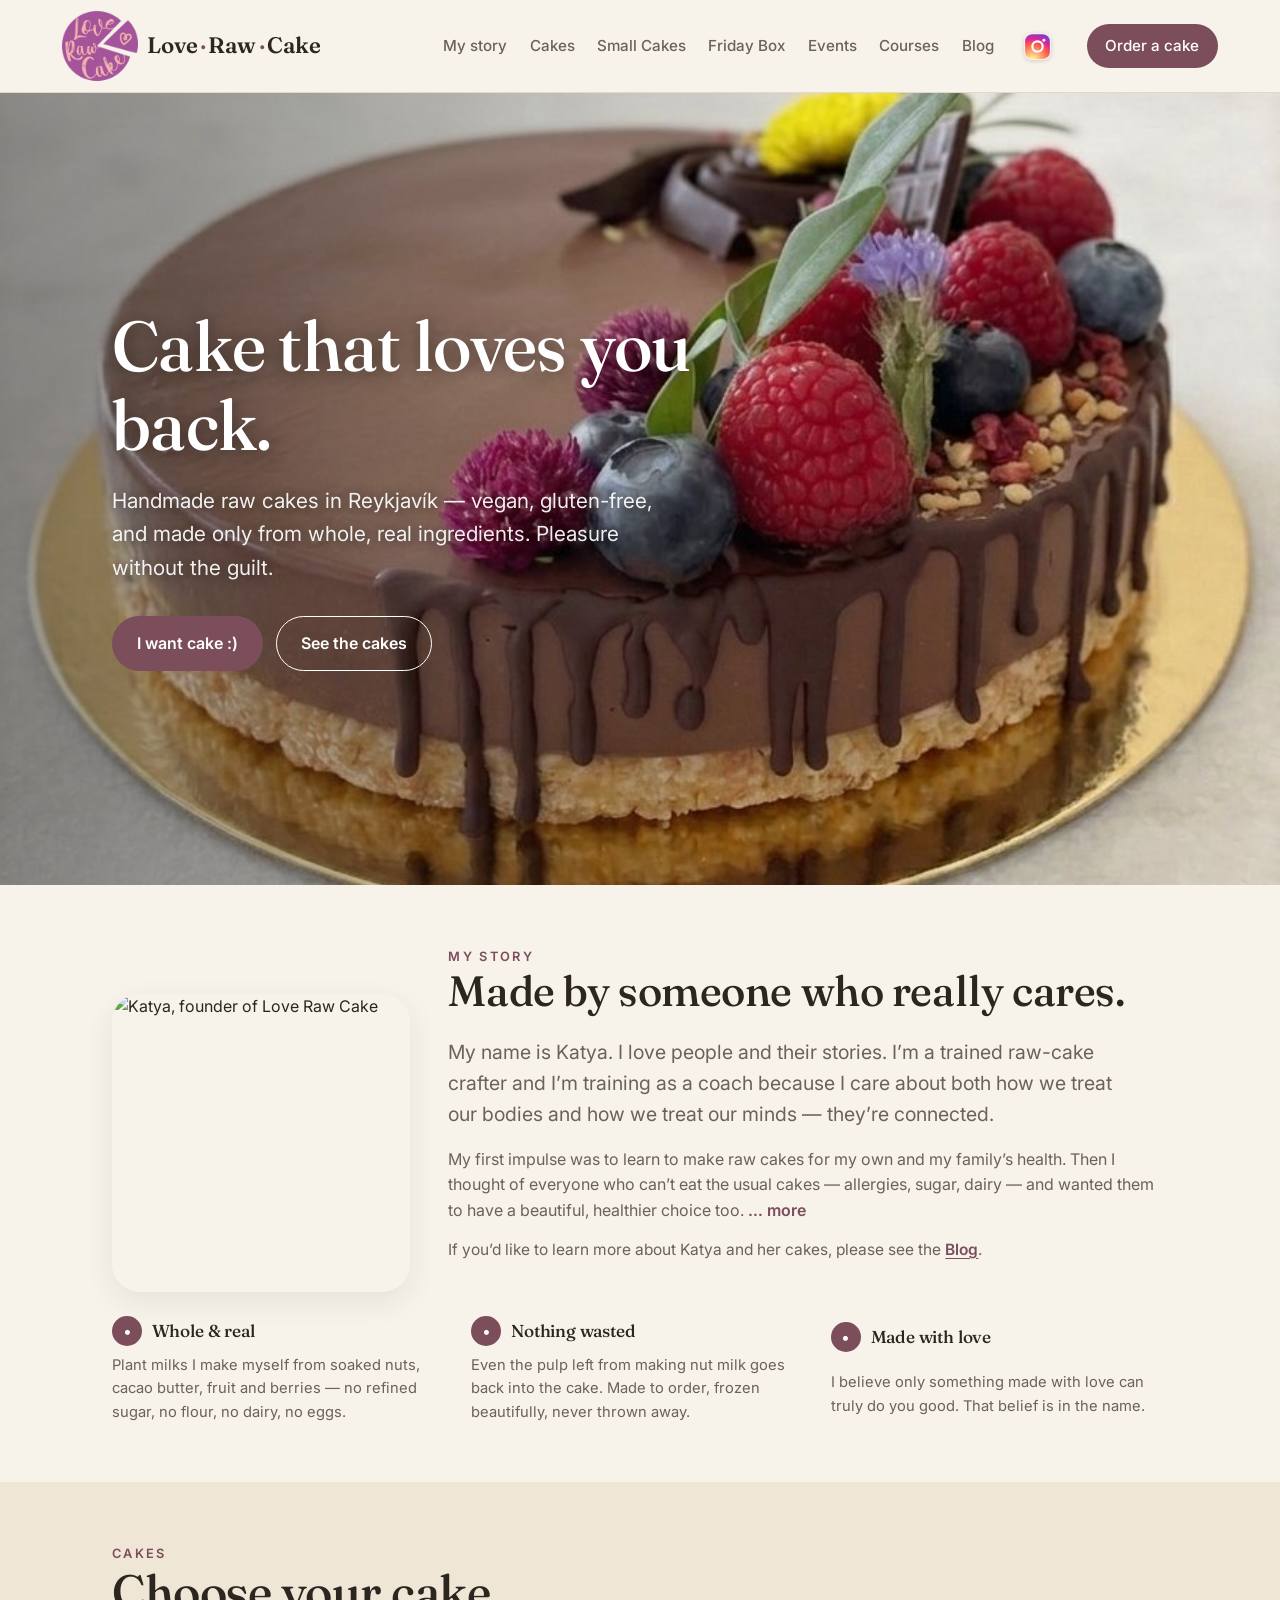
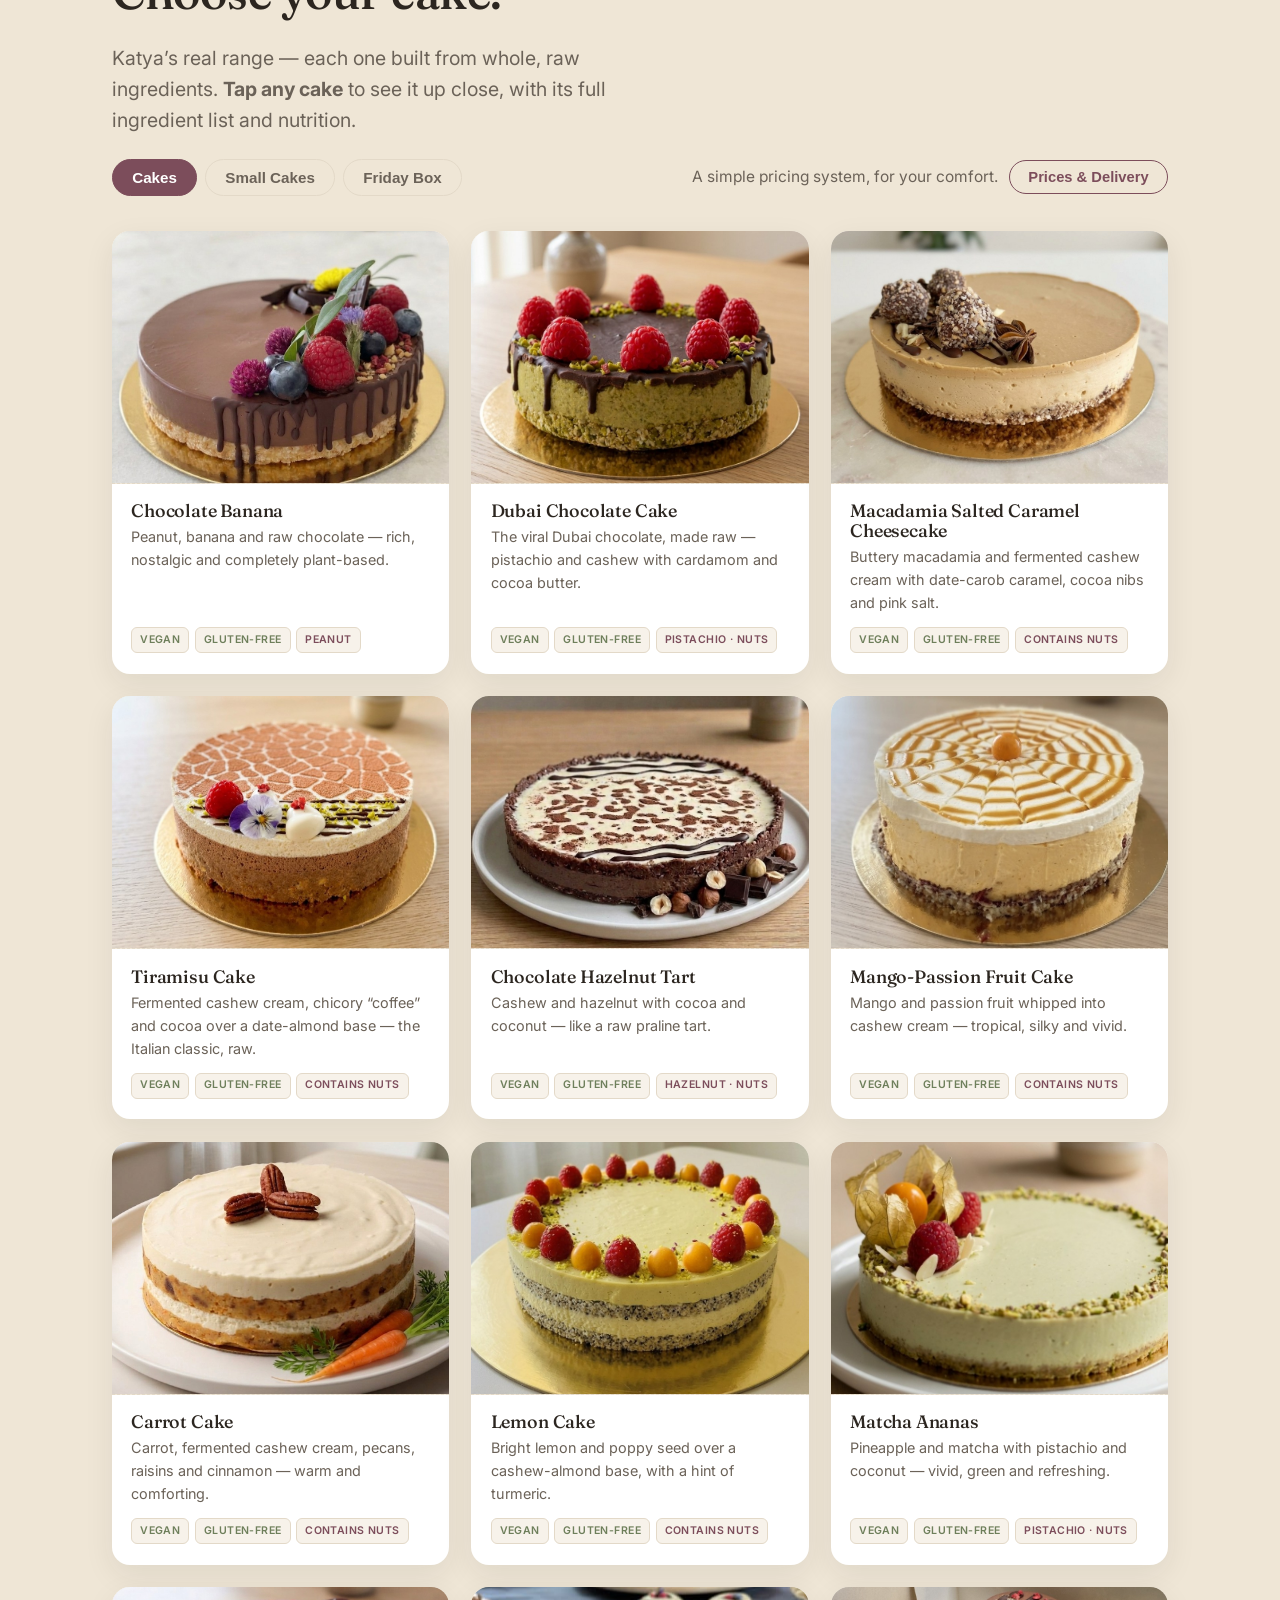
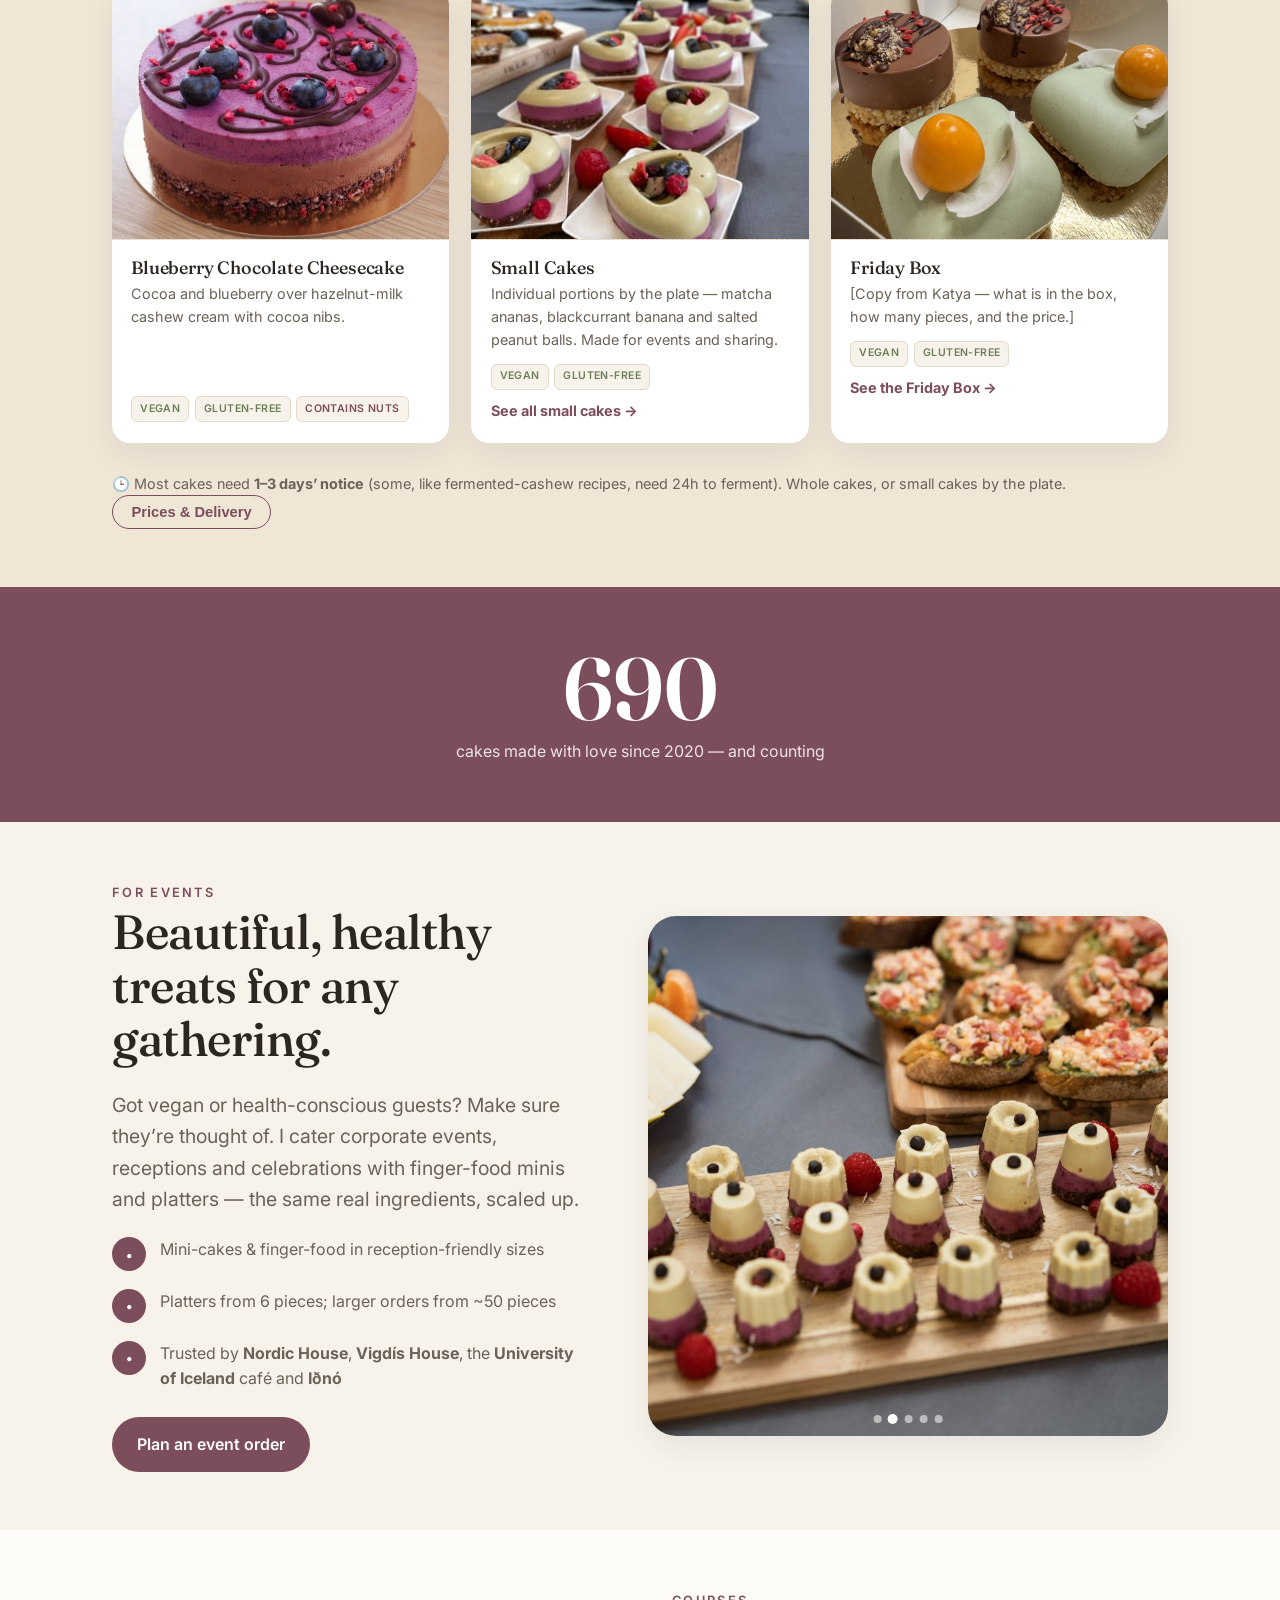
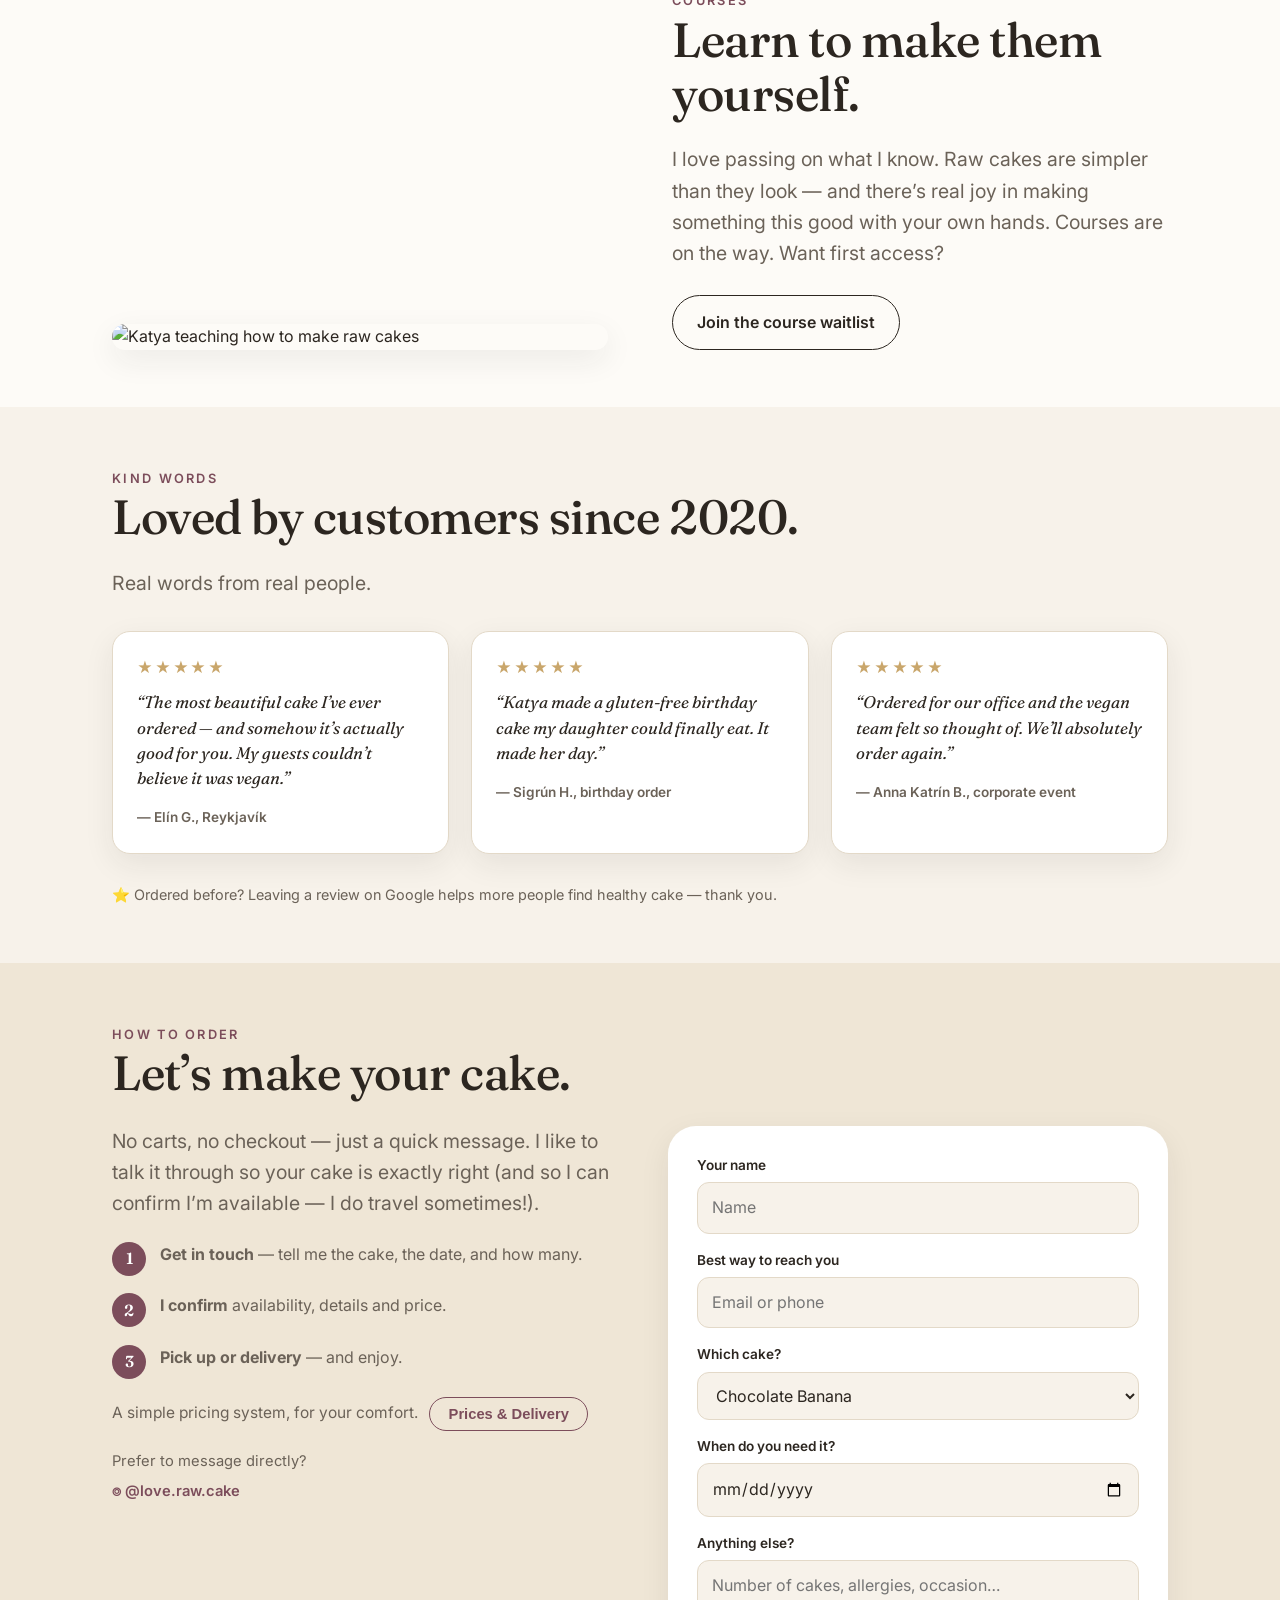
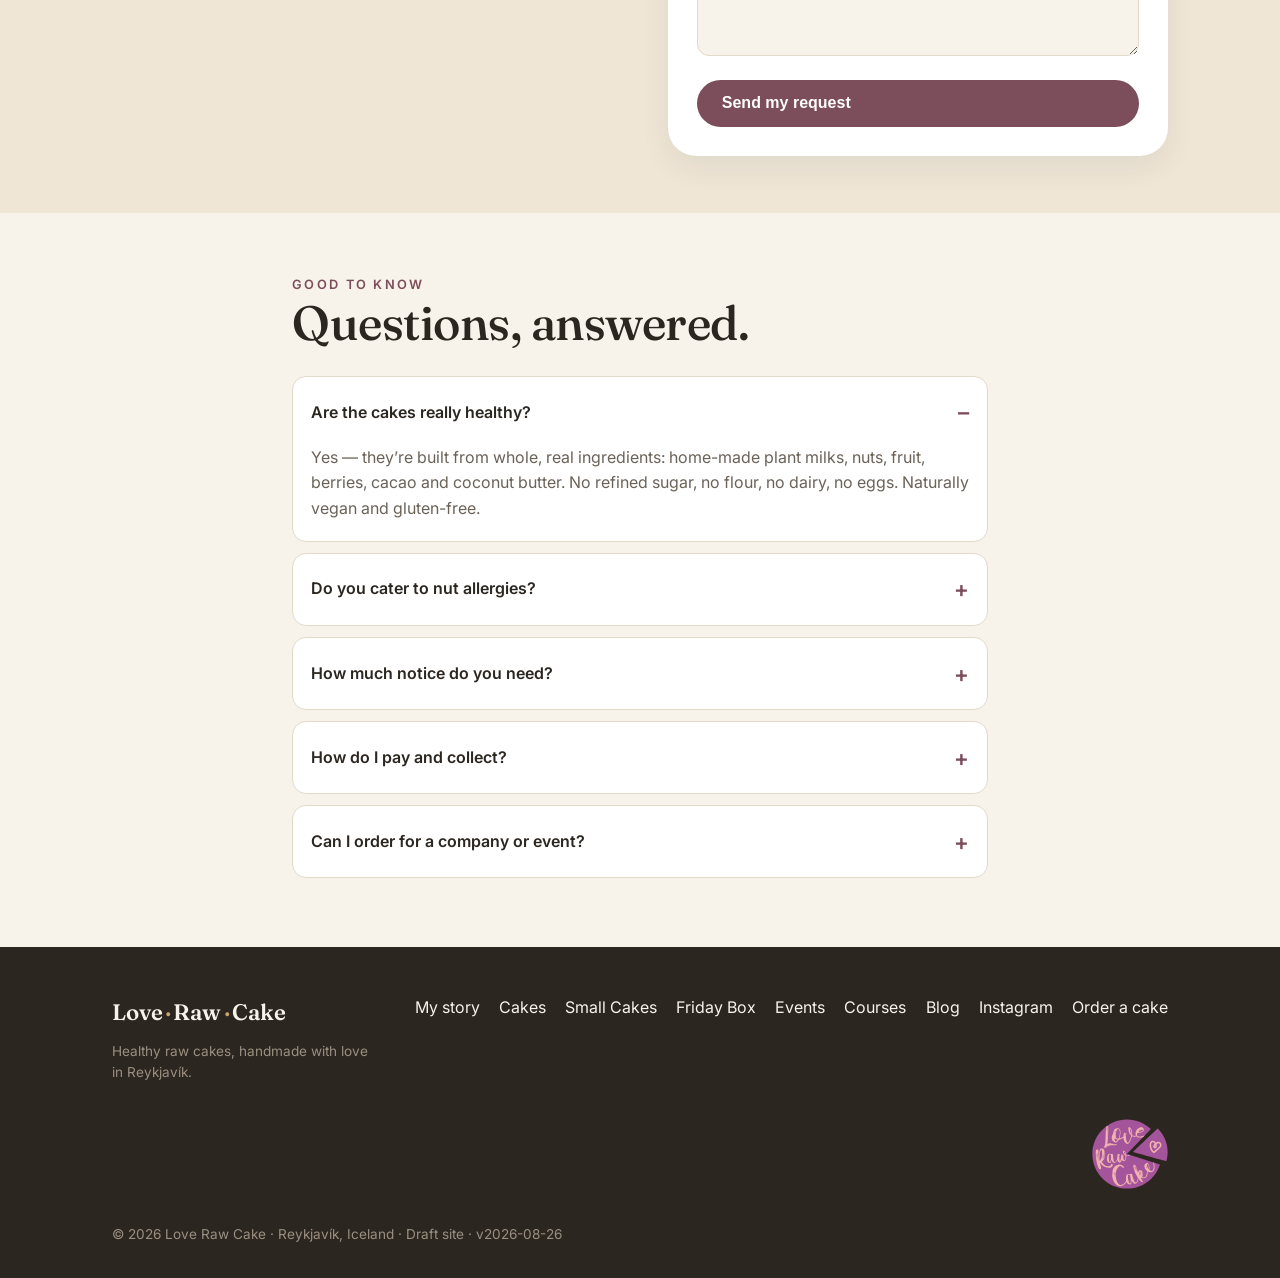
==== commit 3e734379: "Order form: send requests to Katya via FormSubmit" ====
--- a/index.html
+++ b/index.html
@@ -1025,11 +1025,15 @@
           <a href="https://instagram.com/love.raw.cake" target="_blank" rel="noopener">⌾ @love.raw.cake</a>
         </div>
       </div>
-      <form class="contact-card" onsubmit="event.preventDefault();alert('Demo form — wiring to email/Formspree comes next [P6].');">
-        <div class="field"><label>Your name</label><input type="text" required placeholder="Name" /></div>
-        <div class="field"><label>Best way to reach you</label><input type="text" required placeholder="Email or phone" /></div>
+      <form class="contact-card" action="https://formsubmit.co/ketlight@gmail.com" method="POST">
+        <!-- FormSubmit (no account). First real submission sends Katya a one-time activation email; nothing arrives until she clicks it.
+             After activation FormSubmit offers a random alias — swap it in for the address above to hide the email from spam bots. -->
+        <input type="hidden" name="_subject" value="New cake request — loverawcake.com" />
+        <input type="hidden" name="_template" value="table" />
+        <div class="field"><label>Your name</label><input type="text" name="name" required placeholder="Name" /></div>
+        <div class="field"><label>Best way to reach you</label><input type="text" name="contact" required placeholder="Email or phone" /></div>
         <div class="field"><label>Which cake?</label>
-          <select id="orderSelect">
+          <select id="orderSelect" name="cake">
             <option>Chocolate Banana</option><option>Dubai Chocolate Cake</option>
             <option>Macadamia Salted Caramel Cheesecake</option><option>Tiramisu Cake</option>
             <option>Chocolate Hazelnut Tart</option>
@@ -1039,9 +1043,9 @@
             <option>Blackcurrant Banana (small)</option><option>Salted Peanut Ball (small)</option>
             <option>Small-cakes platter</option><option>Event / large order</option><option>Course — join the waitlist</option><option>Not sure — help me choose</option>
           </select></div>
-        <div class="field"><label>When do you need it?</label><input type="date" /></div>
-        <div class="field"><label>Anything else?</label><textarea placeholder="Number of cakes, allergies, occasion…"></textarea></div>
-        <button class="btn btn-primary" style="width:100%">Send my request</button>
+        <div class="field"><label>When do you need it?</label><input type="date" name="date_needed" /></div>
+        <div class="field"><label>Anything else?</label><textarea name="message" placeholder="Number of cakes, allergies, occasion…"></textarea></div>
+        <button type="submit" class="btn btn-primary" style="width:100%">Send my request</button>
       </form>
     </div>
   </div>
@@ -1092,7 +1096,7 @@
       <h3 id="priceTitle">Simple pricing, by weight.</h3>
       <ul class="price-list">
         <li><b>Cakes — from 1,100 ISK per 100 g.</b> A whole cake is usually 800–1,200 g.</li>
-        <li><b>Small cakes — S / M / L</b> (30 g · 50 g · 100 g). Minimum order 600 g of one kind.</li>
+        <li><b>Small cakes — from 1,100 ISK per 100 g.</b> S / M / L (30 g · 50 g · 100 g). Minimum order 600 g of one kind.</li>
         <li><b>Writing on the cake — from 1,500 ISK.</b></li>
       </ul>
       <p class="note-nutr">Prices may change if the cost of ingredients rises at the time of your order.</p>
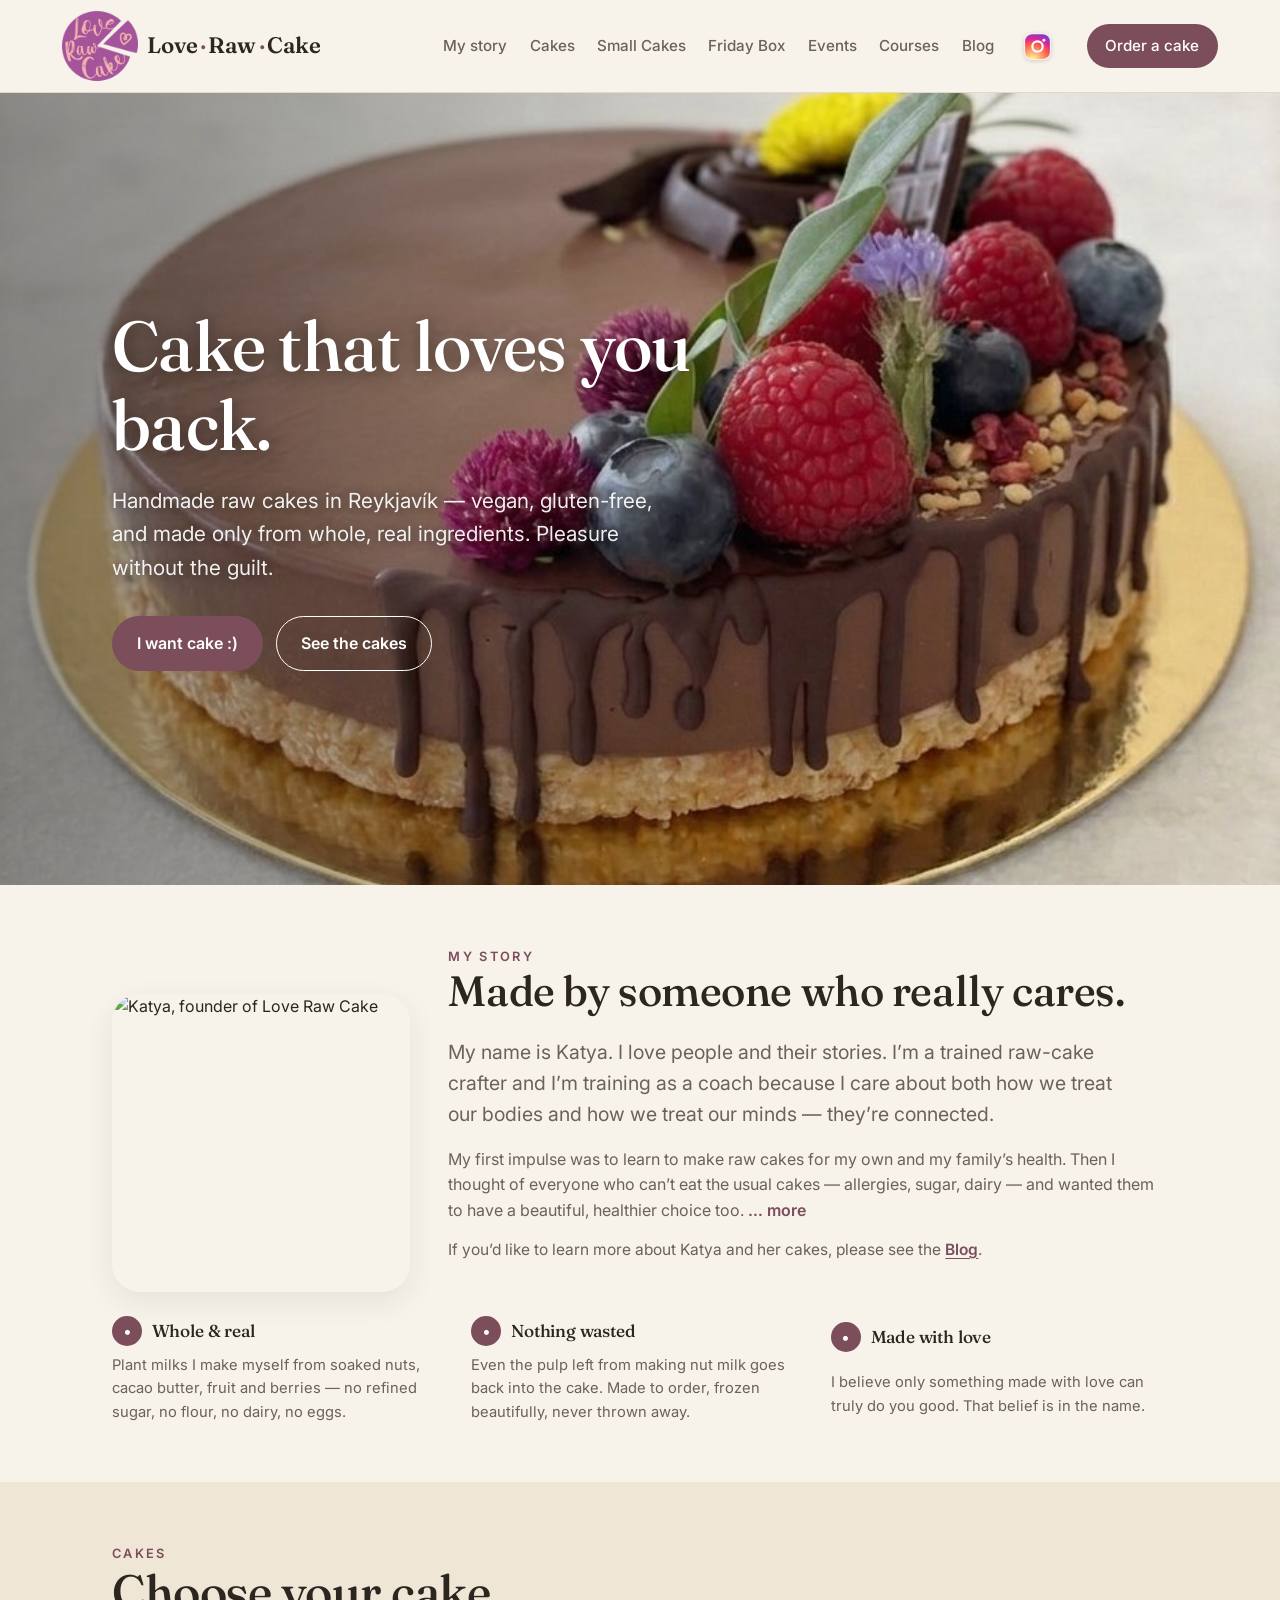
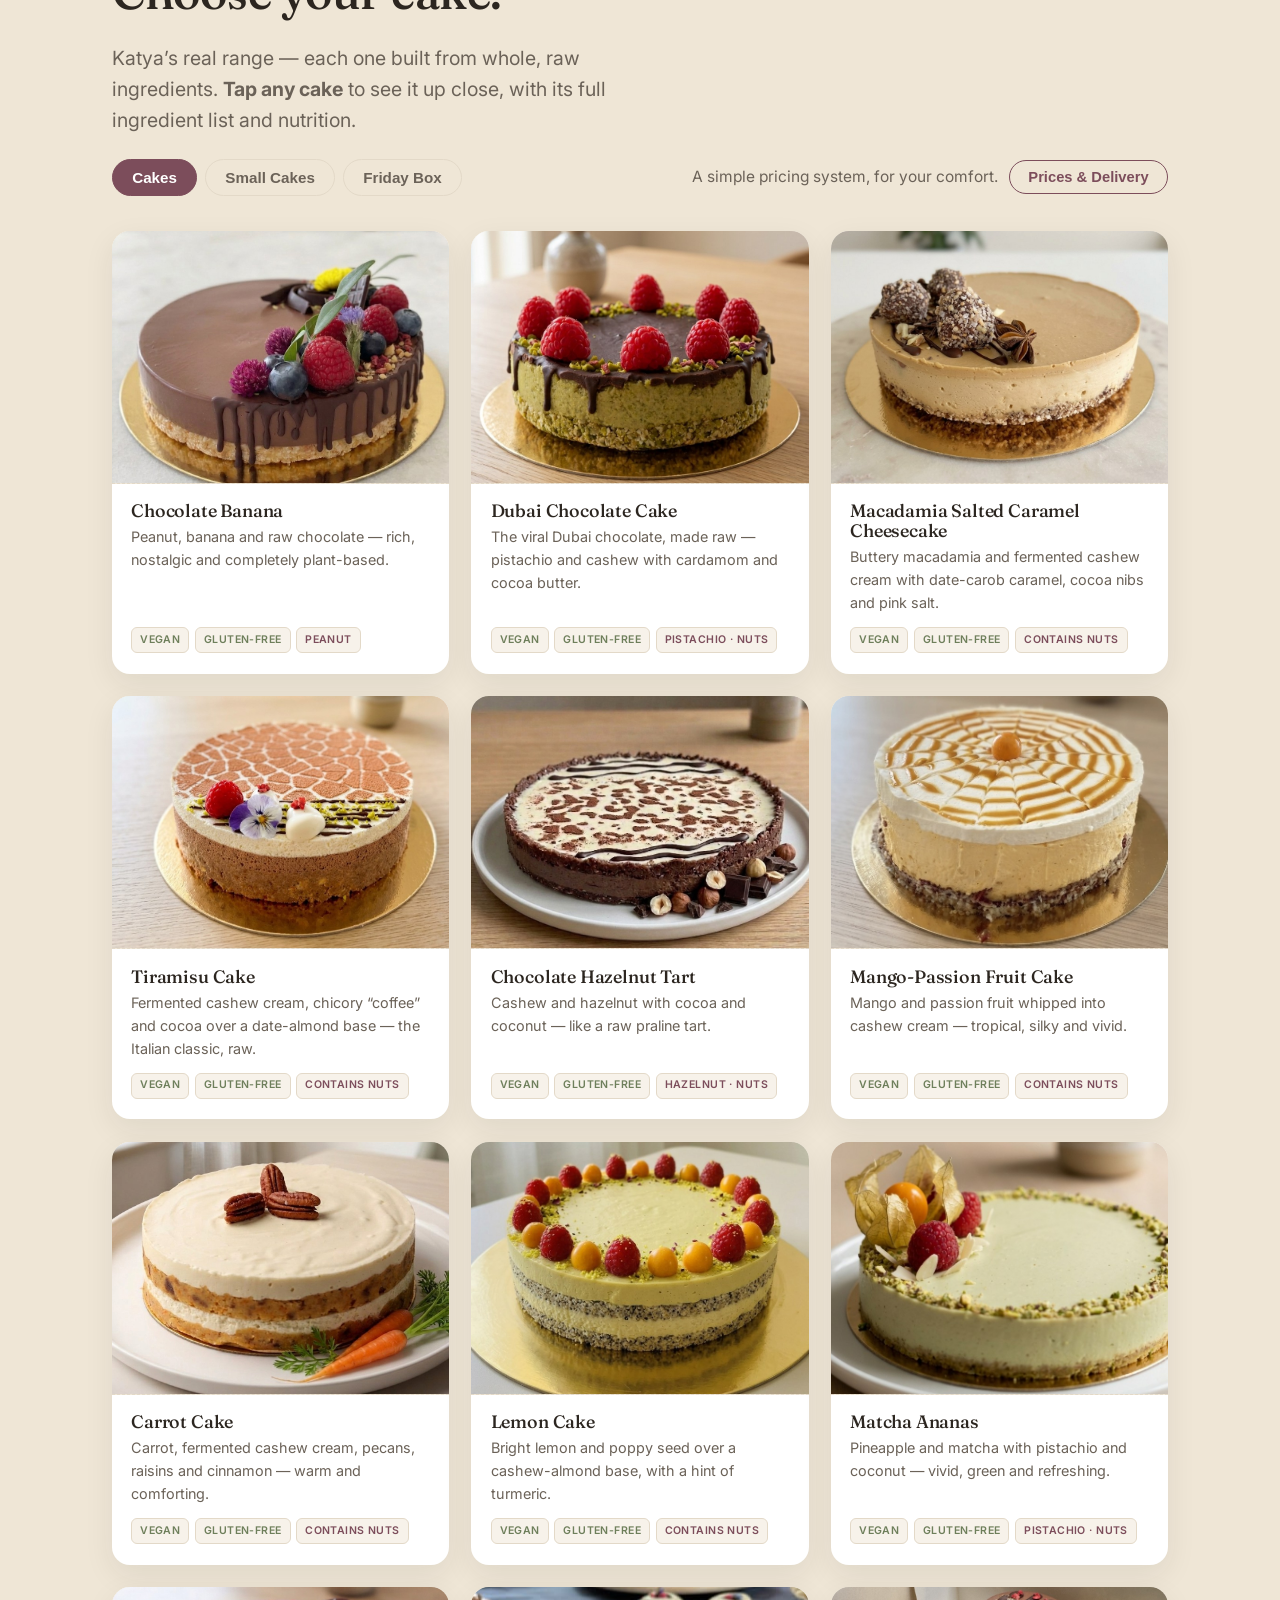
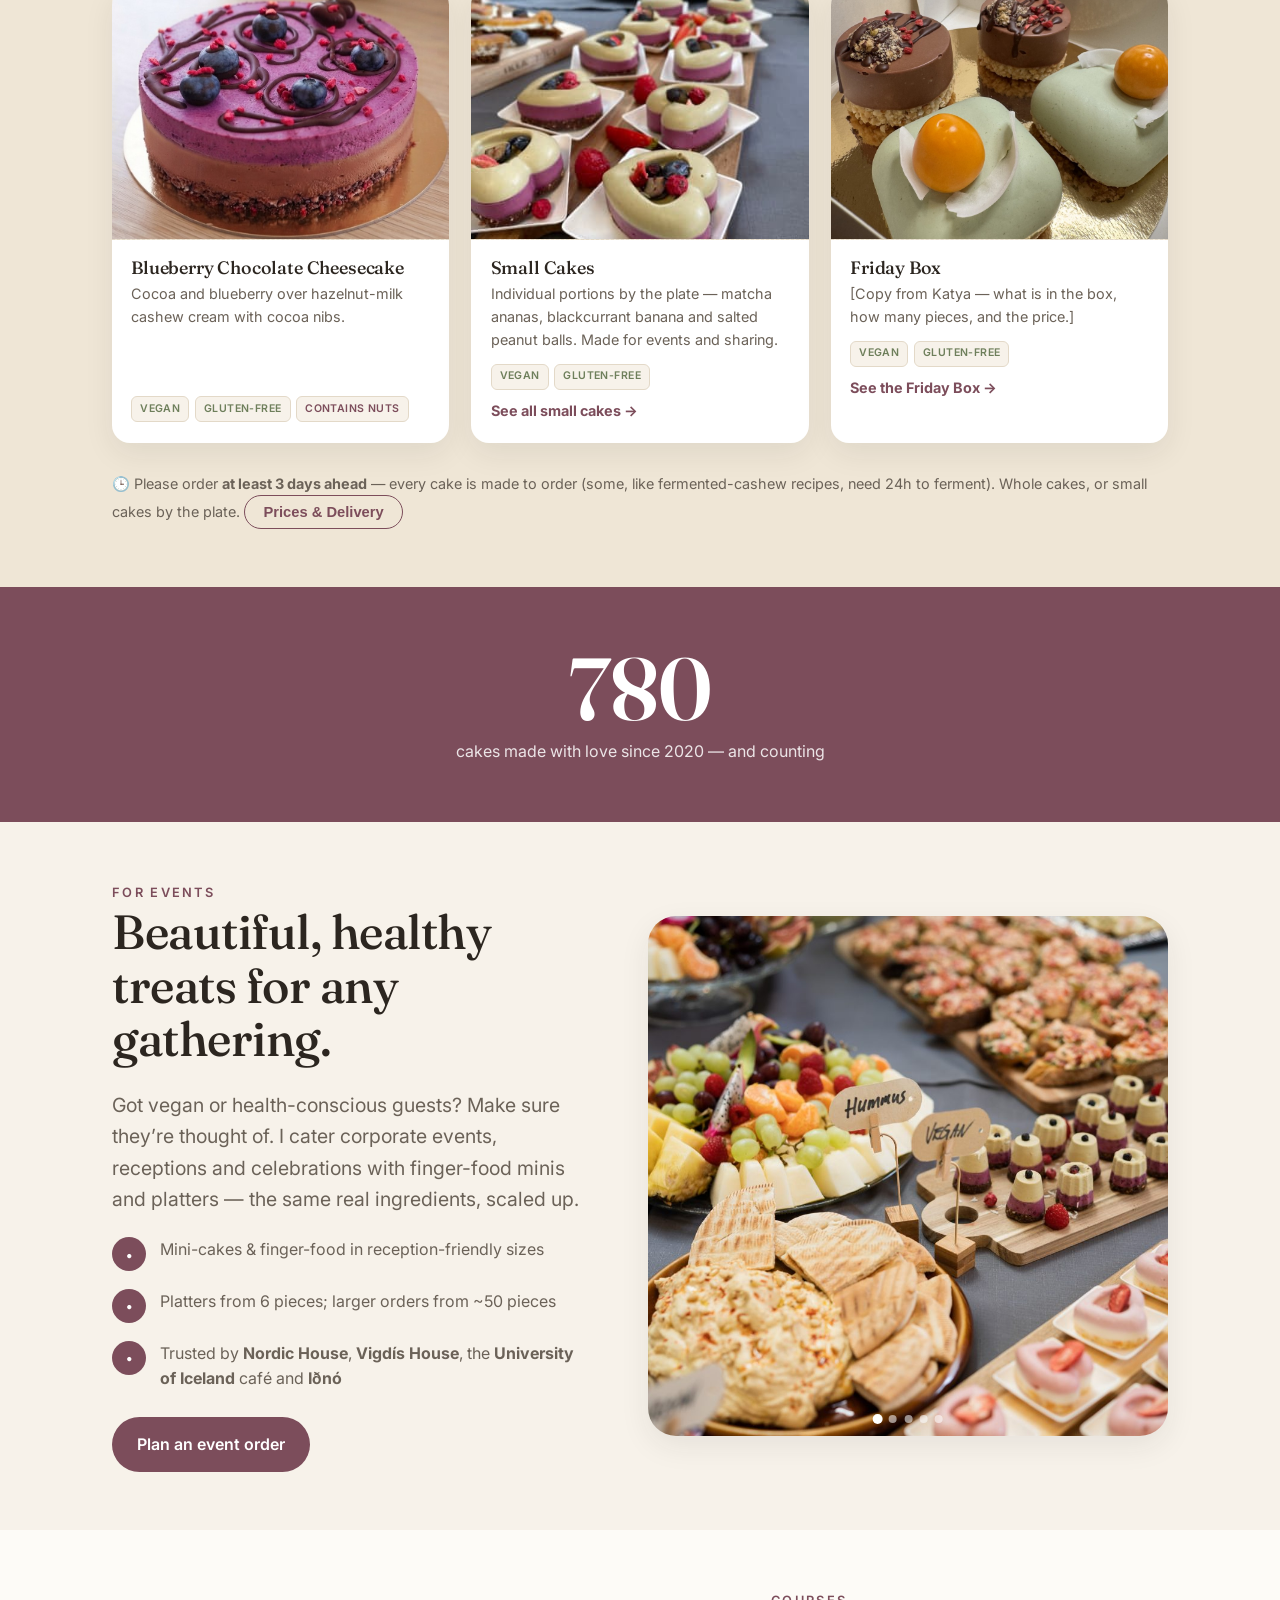
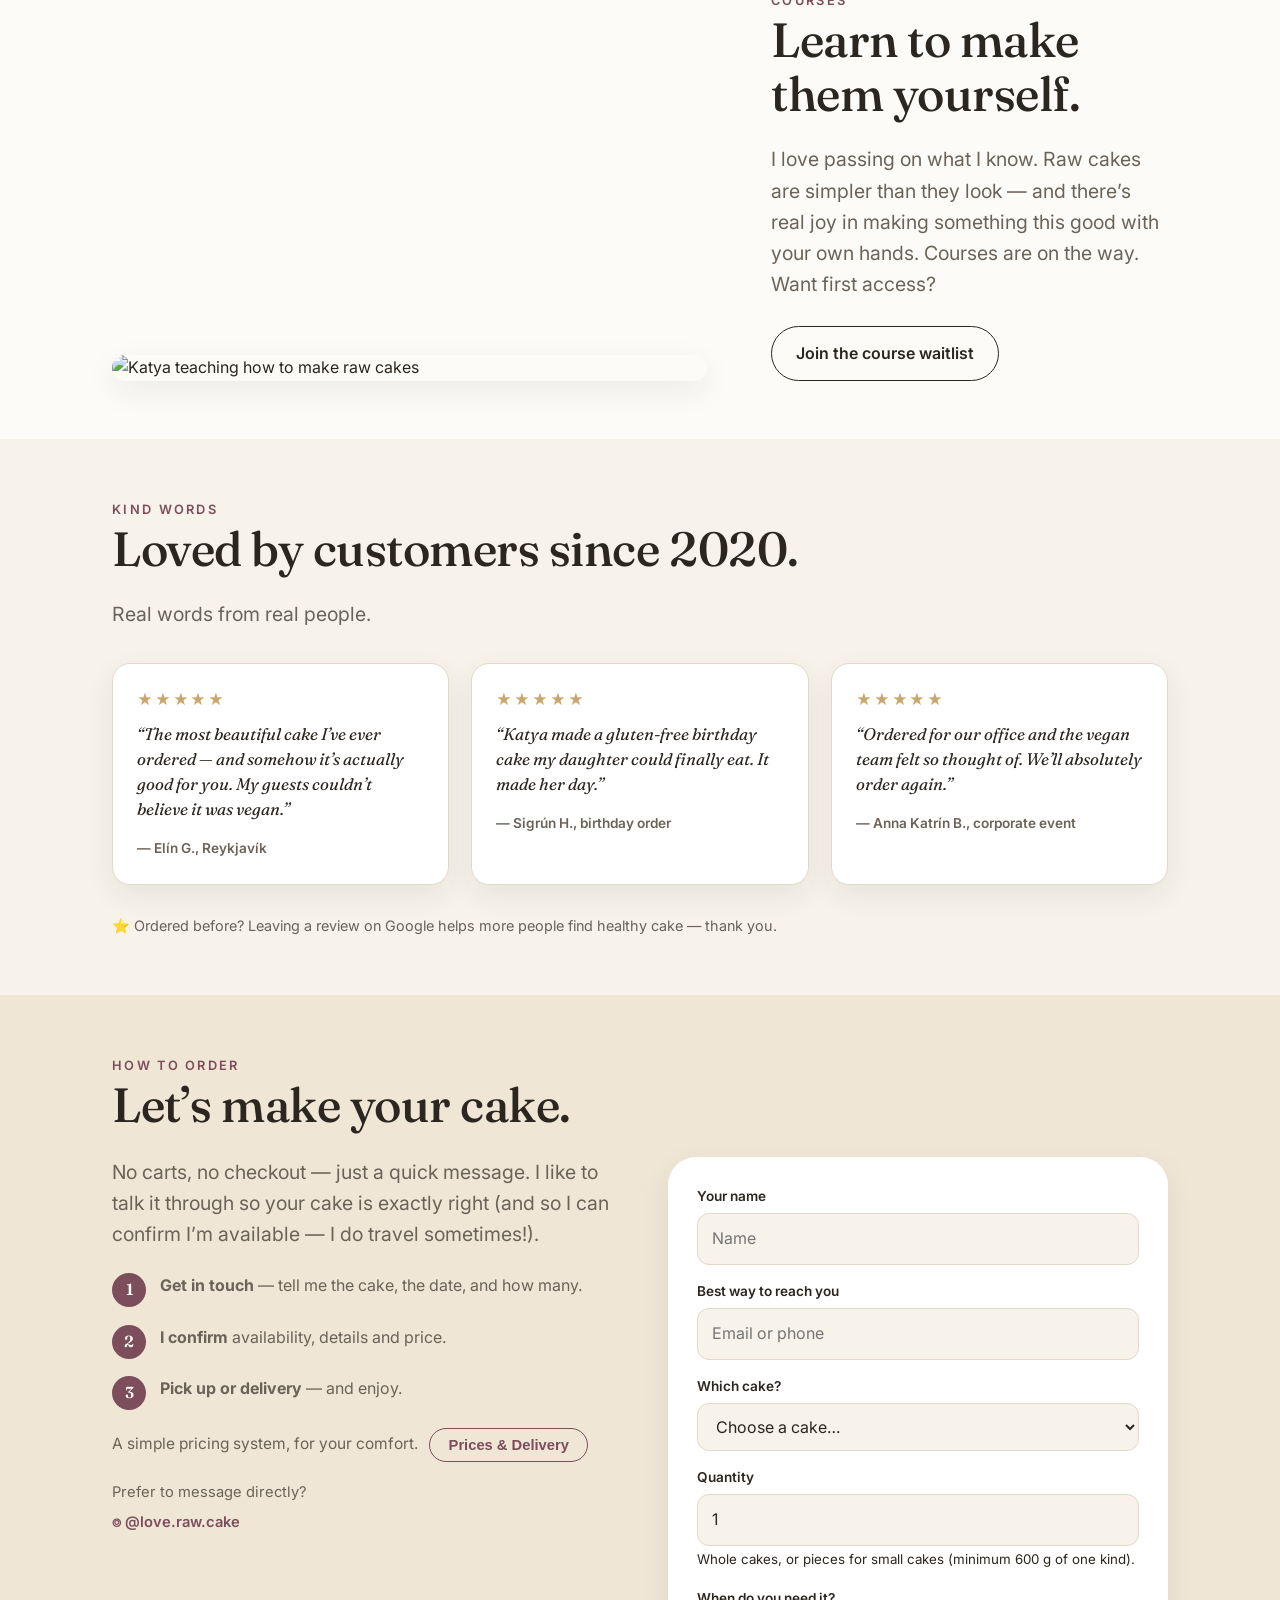
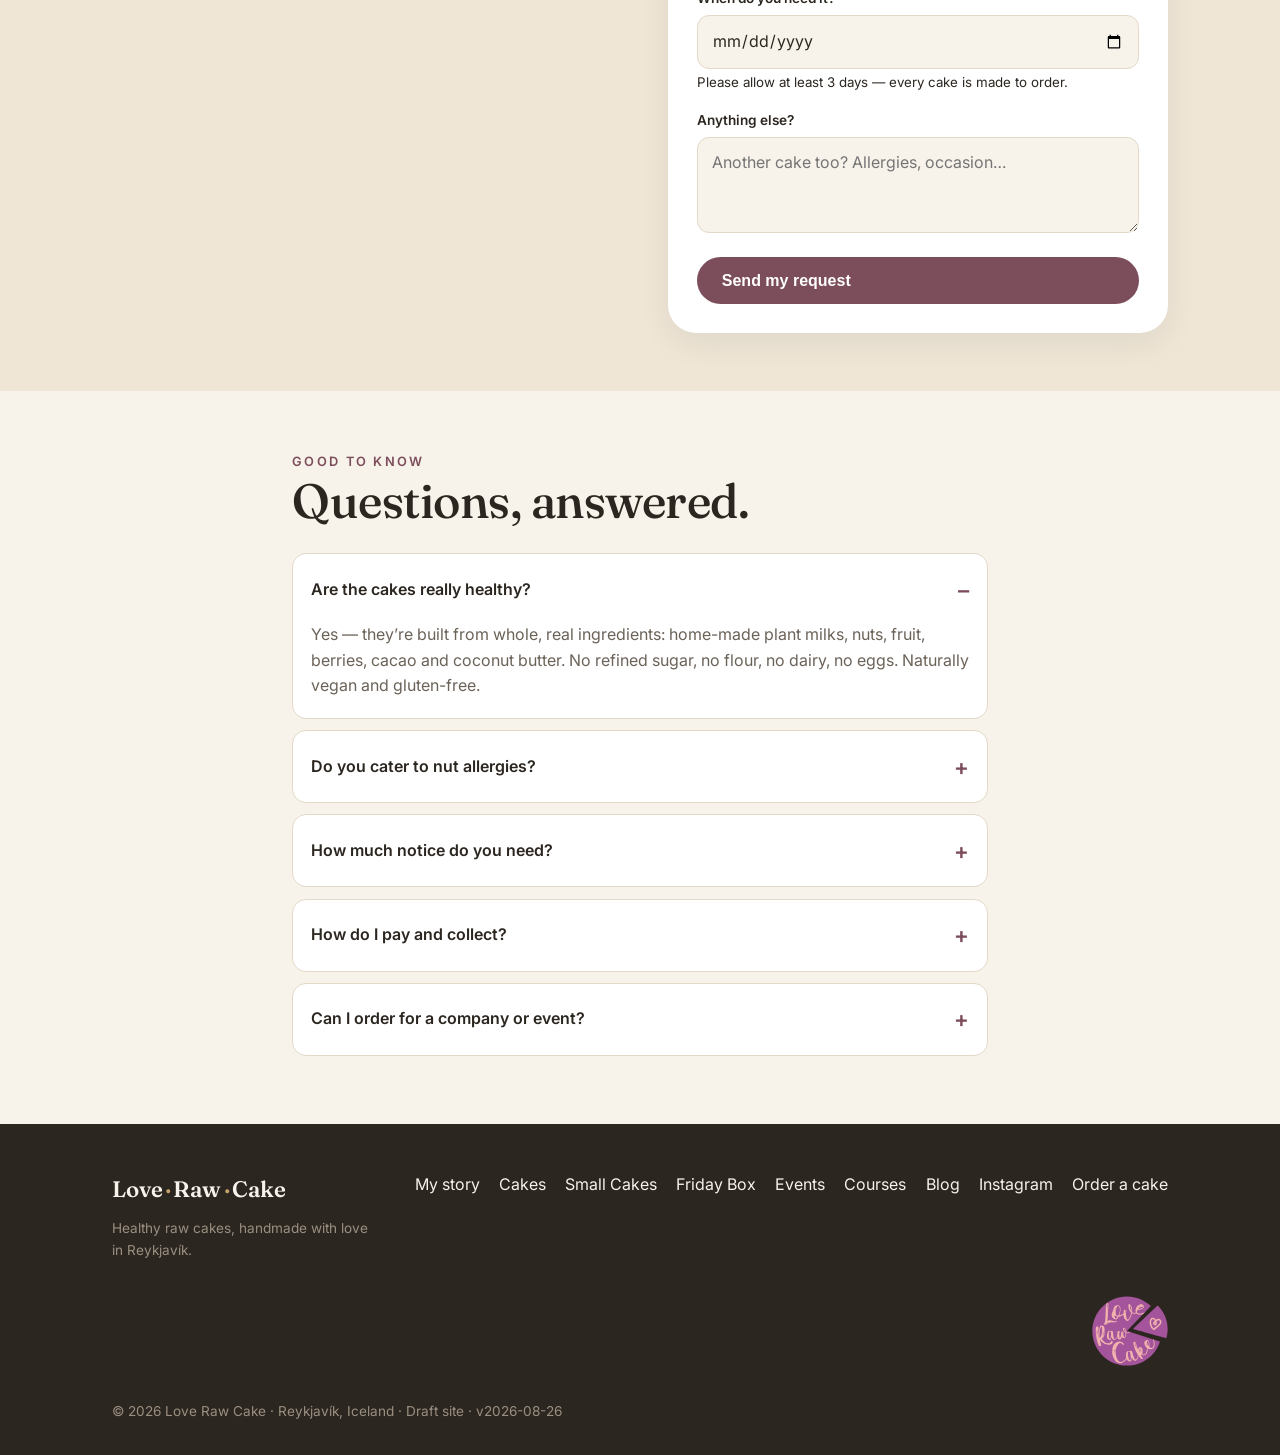
==== commit f8ce0717: "Order form: cake list, quantity, 3-day minimum notice" ====
--- a/index.html
+++ b/index.html
@@ -78,7 +78,7 @@
           "name": "How much notice do you need to order a cake?",
           "acceptedAnswer": {
             "@type": "Answer",
-            "text": "Usually 1 to 3 days. Some recipes ferment for 24 hours; a few can be ready the next day. For events, the more notice the better."
+            "text": "At least 3 days. Every cake is made to order, and some recipes ferment for 24 hours. For events, the more notice the better."
           }
         },
         {
@@ -941,7 +941,7 @@
     </div>
 
 
-    <p class="menu-note">🕒 Most cakes need <b>1–3 days’ notice</b> (some, like fermented-cashew recipes, need 24h to ferment). Whole cakes, or small cakes by the plate. <button type="button" class="info-pill" data-open-prices>Prices &amp; Delivery</button></p>
+    <p class="menu-note">🕒 Please order <b>at least 3 days ahead</b> — every cake is made to order (some, like fermented-cashew recipes, need 24h to ferment). Whole cakes, or small cakes by the plate. <button type="button" class="info-pill" data-open-prices>Prices &amp; Delivery</button></p>
   </div>
 </section>
 
@@ -1033,18 +1033,29 @@
         <div class="field"><label>Your name</label><input type="text" name="name" required placeholder="Name" /></div>
         <div class="field"><label>Best way to reach you</label><input type="text" name="contact" required placeholder="Email or phone" /></div>
         <div class="field"><label>Which cake?</label>
-          <select id="orderSelect" name="cake">
-            <option>Chocolate Banana</option><option>Dubai Chocolate Cake</option>
-            <option>Macadamia Salted Caramel Cheesecake</option><option>Tiramisu Cake</option>
-            <option>Chocolate Hazelnut Tart</option>
-            <option>Mango-Passion Fruit Cake</option><option>Carrot Cake</option>
-            <option>Lemon Cake</option><option>Raspberry Cake</option><option>Strawberry Cake</option>
-            <option>Matcha Ananas (small)</option><option>Strawberry with Almond (small)</option>
-            <option>Blackcurrant Banana (small)</option><option>Salted Peanut Ball (small)</option>
-            <option>Small-cakes platter</option><option>Event / large order</option><option>Course — join the waitlist</option><option>Not sure — help me choose</option>
+          <select id="orderSelect" name="cake" required>
+            <option value="" disabled selected>Choose a cake…</option>
+            <optgroup label="Cakes">
+              <option>Chocolate Banana</option><option>Dubai Chocolate Cake</option>
+              <option>Macadamia Salted Caramel Cheesecake</option><option>Tiramisu Cake</option>
+              <option>Chocolate Hazelnut Tart</option><option>Mango-Passion Fruit Cake</option>
+              <option>Carrot Cake</option><option>Lemon Cake</option>
+              <option>Matcha Ananas</option><option>Blueberry Chocolate Cheesecake</option>
+            </optgroup>
+            <optgroup label="Small cakes">
+              <option>Matcha Ananas (small)</option><option>Blackcurrant Banana (small)</option>
+              <option>Salted Peanut Ball (small)</option><option>Mixed small-cakes plate</option>
+            </optgroup>
+            <optgroup label="Other">
+              <option>Friday Box</option><option>Event / large order</option>
+              <option>Course — join the waitlist</option><option>Not sure — help me choose</option>
+            </optgroup>
           </select></div>
-        <div class="field"><label>When do you need it?</label><input type="date" name="date_needed" /></div>
-        <div class="field"><label>Anything else?</label><textarea name="message" placeholder="Number of cakes, allergies, occasion…"></textarea></div>
+        <div class="field"><label>Quantity</label><input type="number" name="quantity" min="1" max="200" step="1" value="1" required inputmode="numeric" />
+          <small class="muted">Whole cakes, or pieces for small cakes (minimum 600 g of one kind).</small></div>
+        <div class="field"><label>When do you need it?</label><input type="date" id="orderDate" name="date_needed" required />
+          <small class="muted">Please allow at least 3 days — every cake is made to order.</small></div>
+        <div class="field"><label>Anything else?</label><textarea name="message" placeholder="Another cake too? Allergies, occasion…"></textarea></div>
         <button type="submit" class="btn btn-primary" style="width:100%">Send my request</button>
       </form>
     </div>
@@ -1058,7 +1069,7 @@
     <div class="mt">
       <details open><summary>Are the cakes really healthy?</summary><p>Yes — they’re built from whole, real ingredients: home-made plant milks, nuts, fruit, berries, cacao and coconut butter. No refined sugar, no flour, no dairy, no eggs. Naturally vegan and gluten-free.</p></details>
       <details><summary>Do you cater to nut allergies?</summary><p>Honestly, no — nuts are a core ingredient in almost everything I make, so if you have a serious nut allergy these cakes aren’t safe for you, and I’d never want to risk it.</p></details>
-      <details><summary>How much notice do you need?</summary><p>Usually 1–3 days. Some recipes ferment for 24 hours; a few can be ready the next day. For events, the more notice the better.</p></details>
+      <details><summary>How much notice do you need?</summary><p>At least 3 days. Every cake is made to order, and some recipes ferment for 24 hours. For events, the more notice the better.</p></details>
       <details><summary>How do I pay and collect?</summary><p>Pickup or delivery — the delivery costs are in <button type="button" class="link-btn" data-open-prices>Prices &amp; Delivery</button> above. We agree the day, the time and how you’d like to pay when you get in touch.<!-- payment method still to confirm with Katya — see TASKS.md [P6] --></p></details>
       <details><summary>Can I order for a company or event?</summary><p>Absolutely — see the <a href="#events">events section</a>. Finger-food minis, platters, and larger orders from ~50 pieces.</p></details>
     </div>
--- a/styles.css
+++ b/styles.css
@@ -204,6 +204,9 @@
   /* courses.jpg is 1024×559; .about-photo would force it square and cut ~45% off
      the sides, clipping the people at the table. let it keep its own shape */
   #courses .about-photo{aspect-ratio:auto;height:auto}
+  /* photo gets ~60% of the row on desktop, text ~40% */
+  #courses .split{grid-template-columns:1.5fr 1fr}
+  @media(max-width:760px){#courses .split{grid-template-columns:1fr}}
   @media(max-width:760px){#courses .txt{order:-1}}
 
   .order{background:var(--cream-deep)}
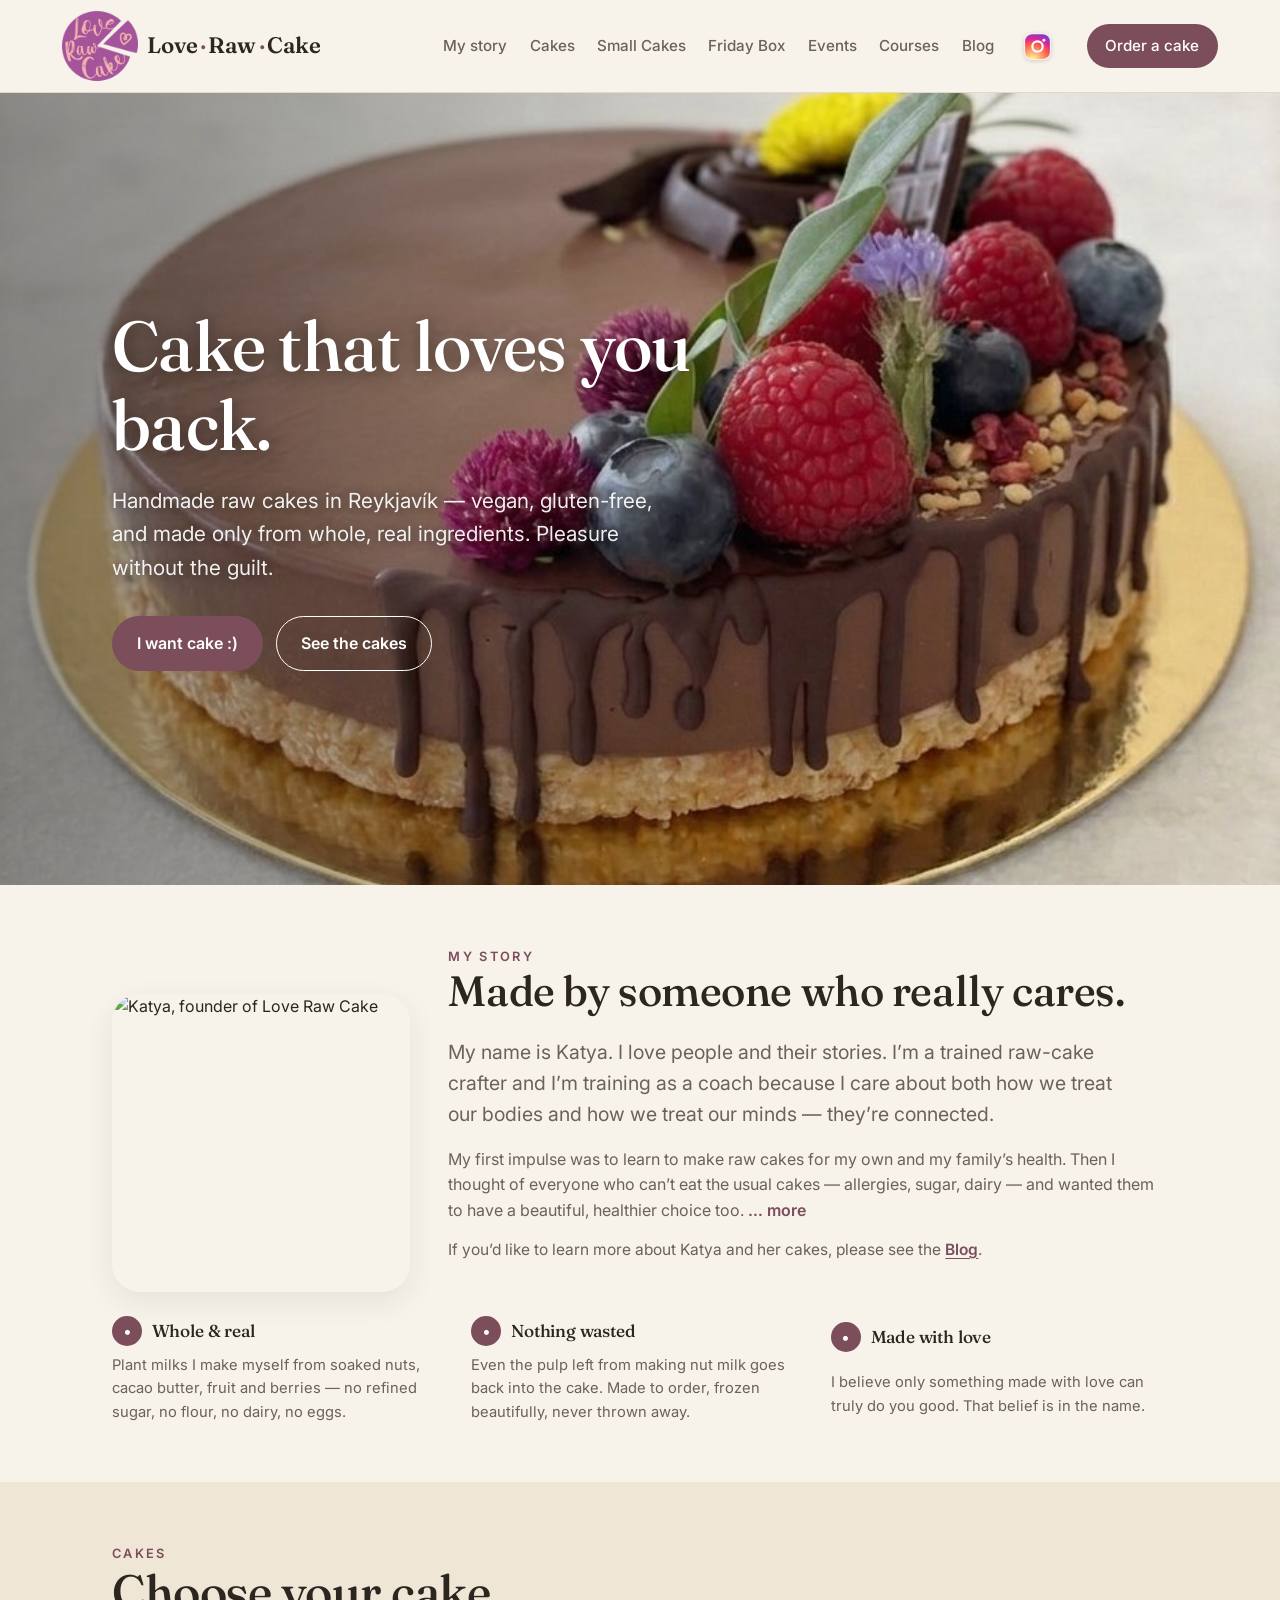
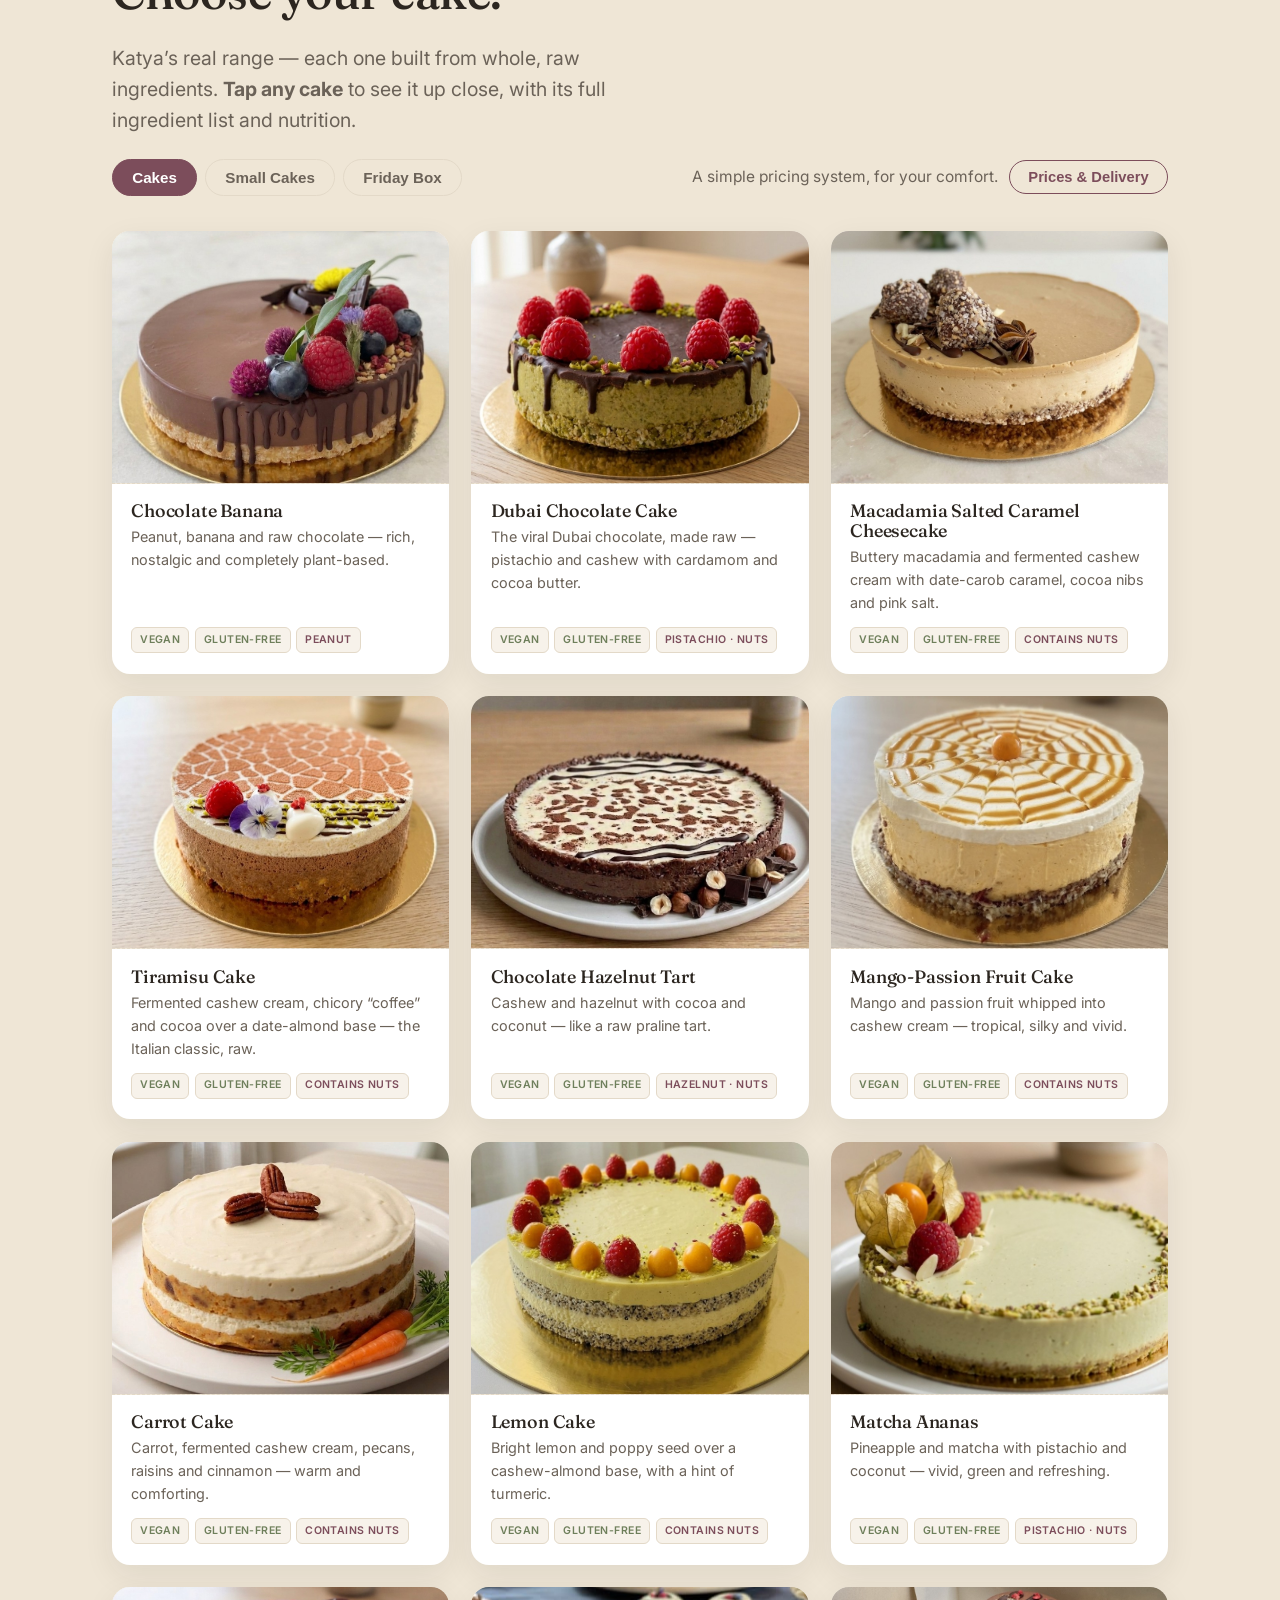
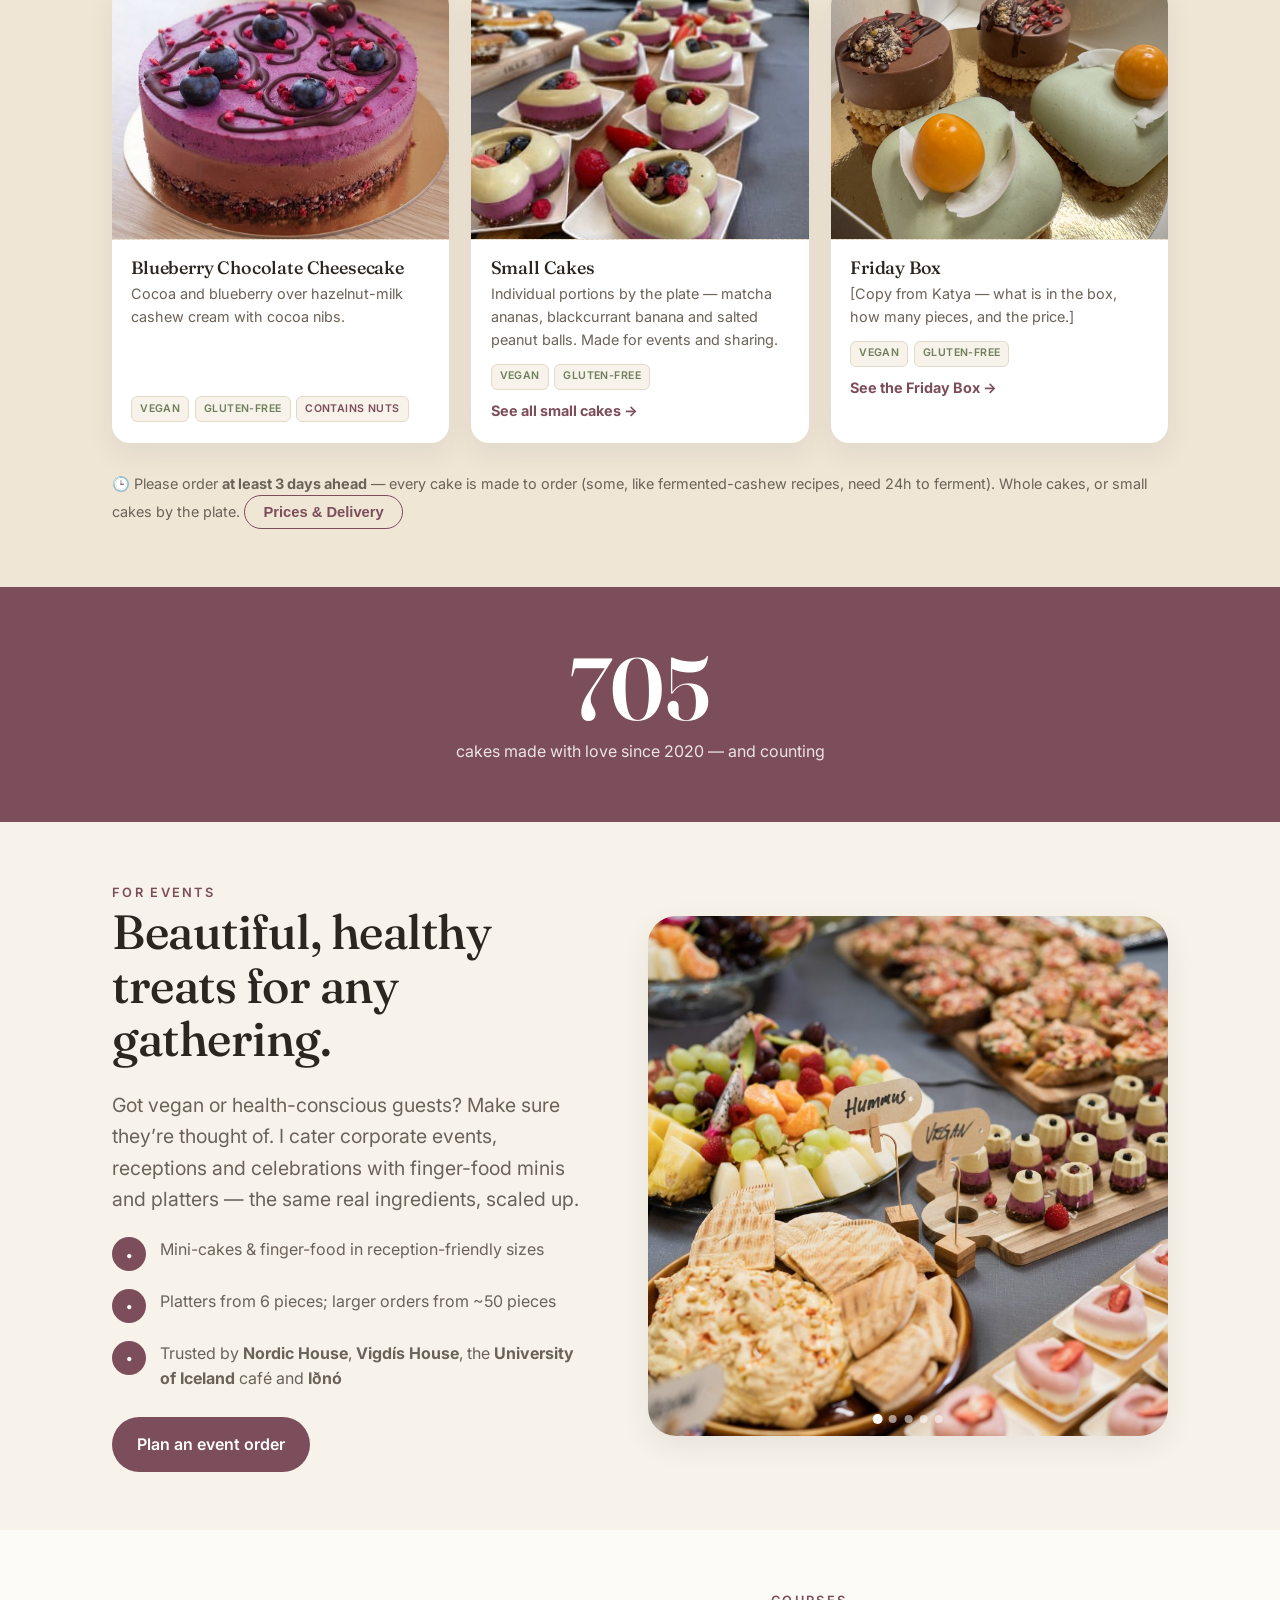
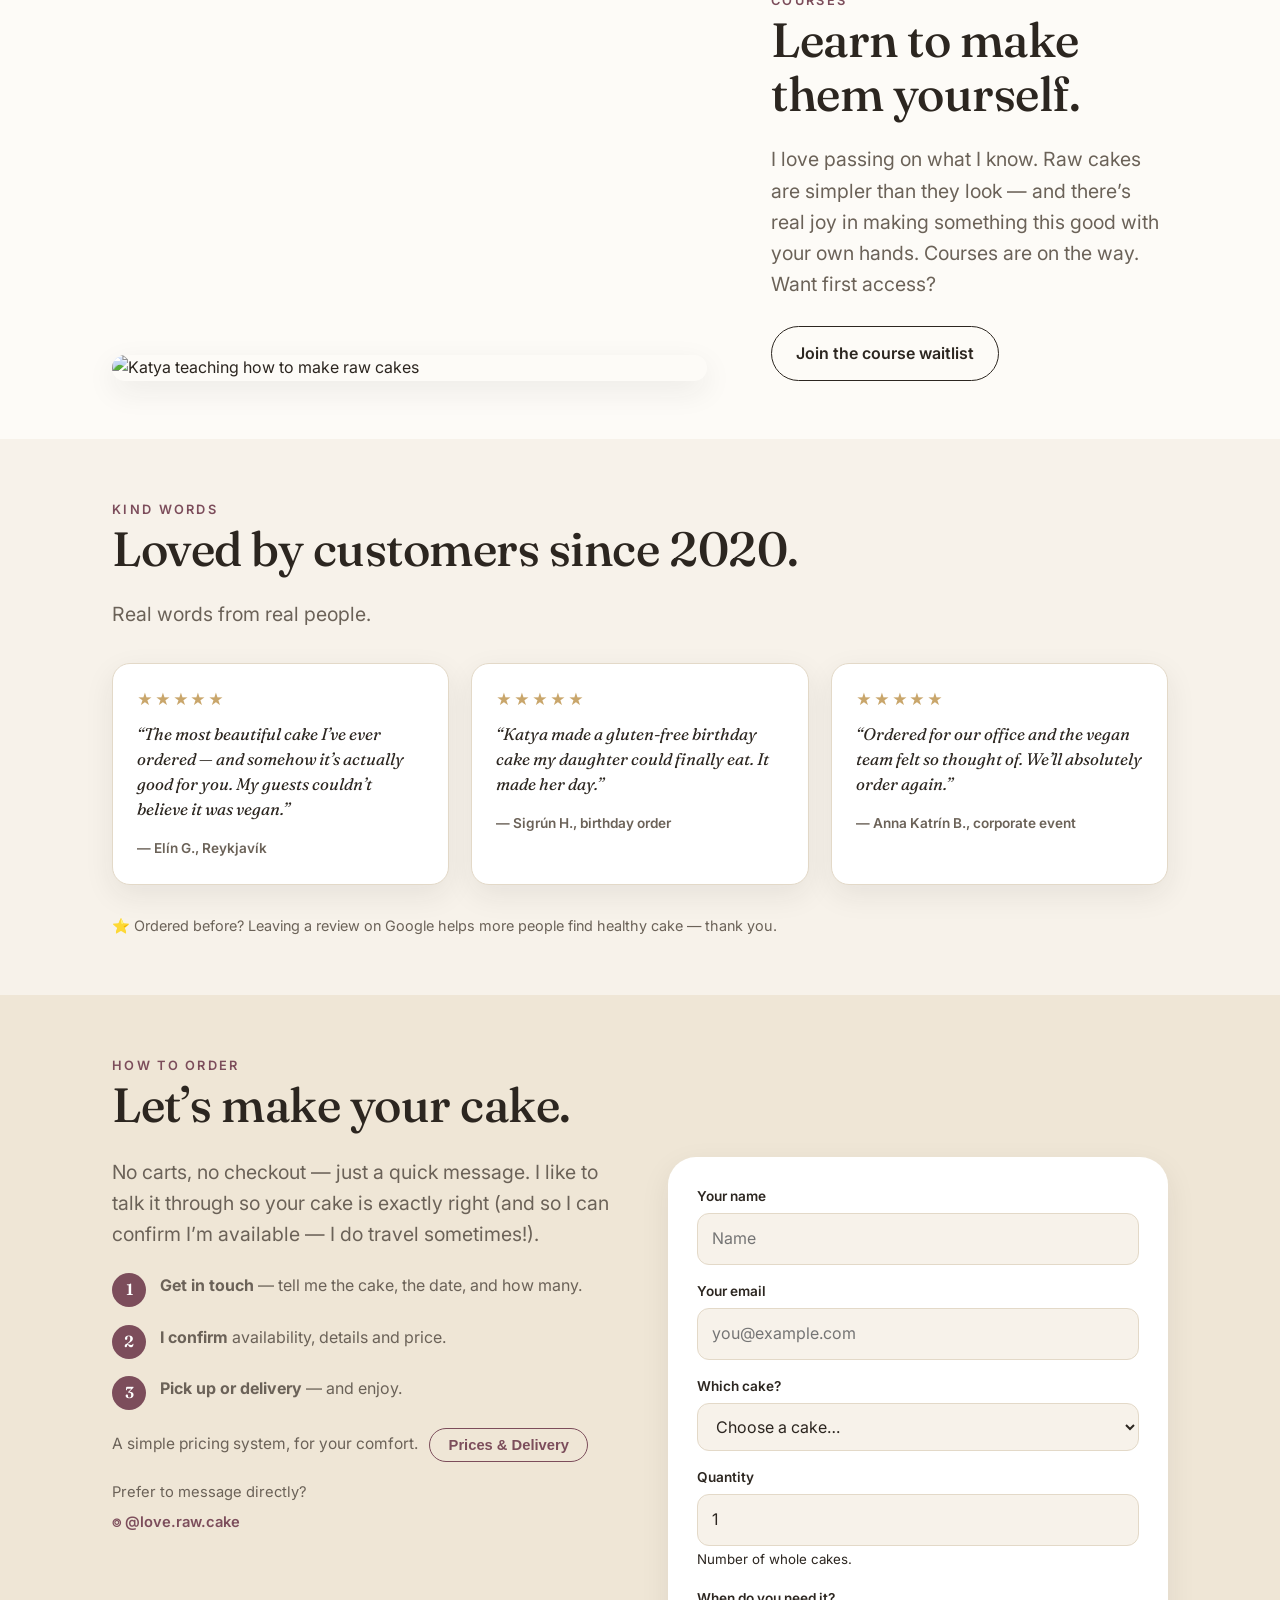
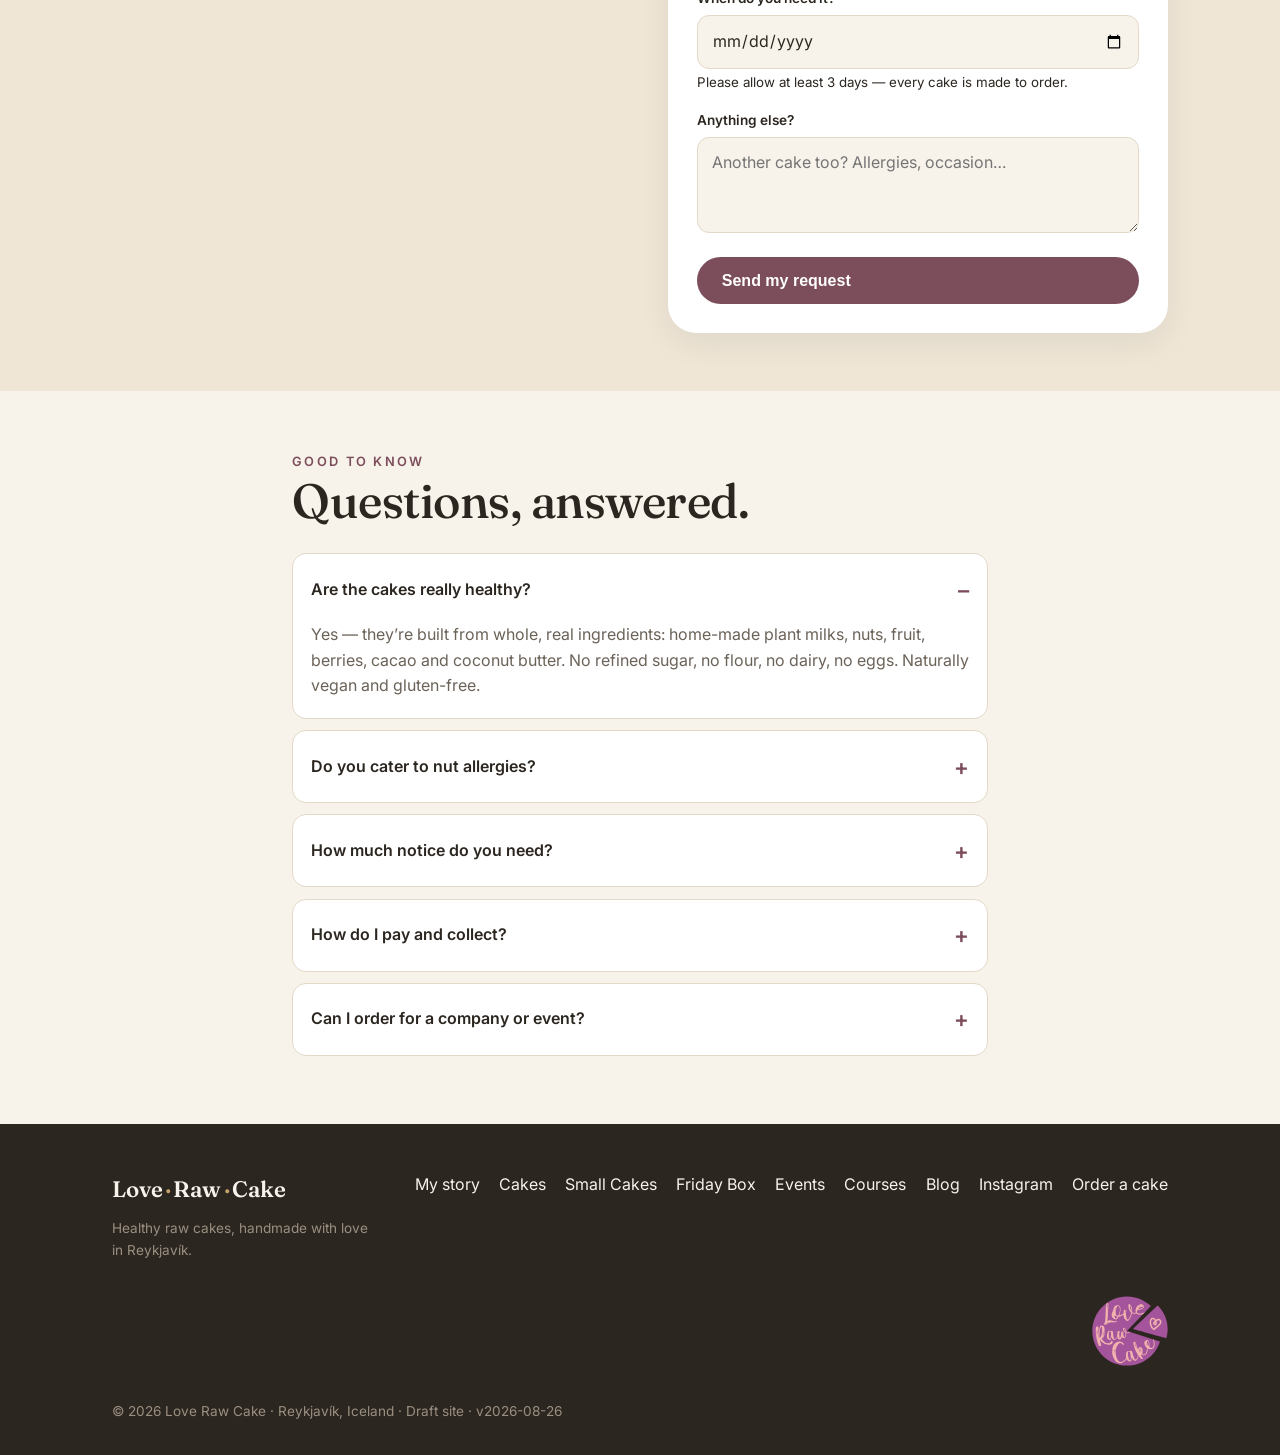
==== commit 3e1e3488: "Order form: email only, small cakes minimum 6" ====
--- a/index.html
+++ b/index.html
@@ -1031,7 +1031,7 @@
         <input type="hidden" name="_subject" value="New cake request — loverawcake.com" />
         <input type="hidden" name="_template" value="table" />
         <div class="field"><label>Your name</label><input type="text" name="name" required placeholder="Name" /></div>
-        <div class="field"><label>Best way to reach you</label><input type="text" name="contact" required placeholder="Email or phone" /></div>
+        <div class="field"><label>Your email</label><input type="email" name="email" required autocomplete="email" placeholder="you@example.com" /></div>
         <div class="field"><label>Which cake?</label>
           <select id="orderSelect" name="cake" required>
             <option value="" disabled selected>Choose a cake…</option>
@@ -1052,7 +1052,7 @@
             </optgroup>
           </select></div>
         <div class="field"><label>Quantity</label><input type="number" name="quantity" min="1" max="200" step="1" value="1" required inputmode="numeric" />
-          <small class="muted">Whole cakes, or pieces for small cakes (minimum 600 g of one kind).</small></div>
+          <small class="muted" id="qtyHint">Number of whole cakes.</small></div>
         <div class="field"><label>When do you need it?</label><input type="date" id="orderDate" name="date_needed" required />
           <small class="muted">Please allow at least 3 days — every cake is made to order.</small></div>
         <div class="field"><label>Anything else?</label><textarea name="message" placeholder="Another cake too? Allergies, occasion…"></textarea></div>
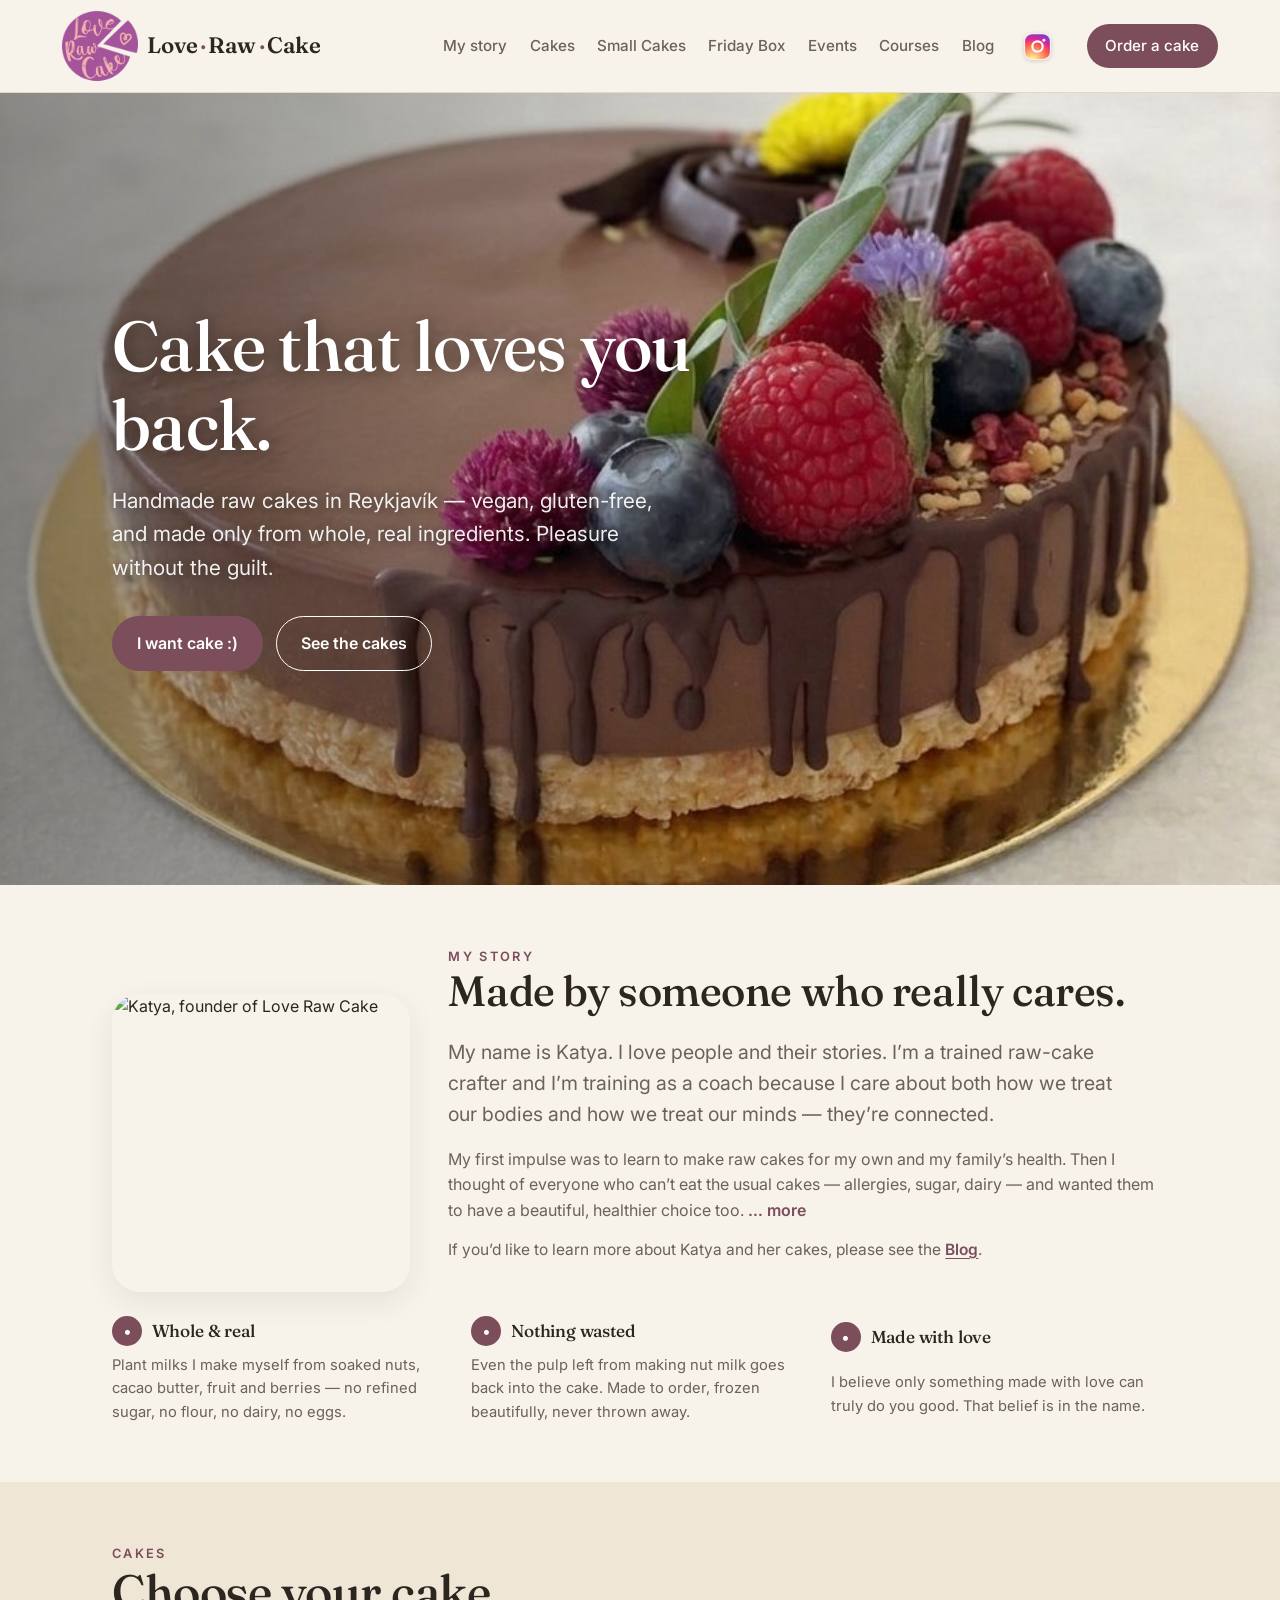
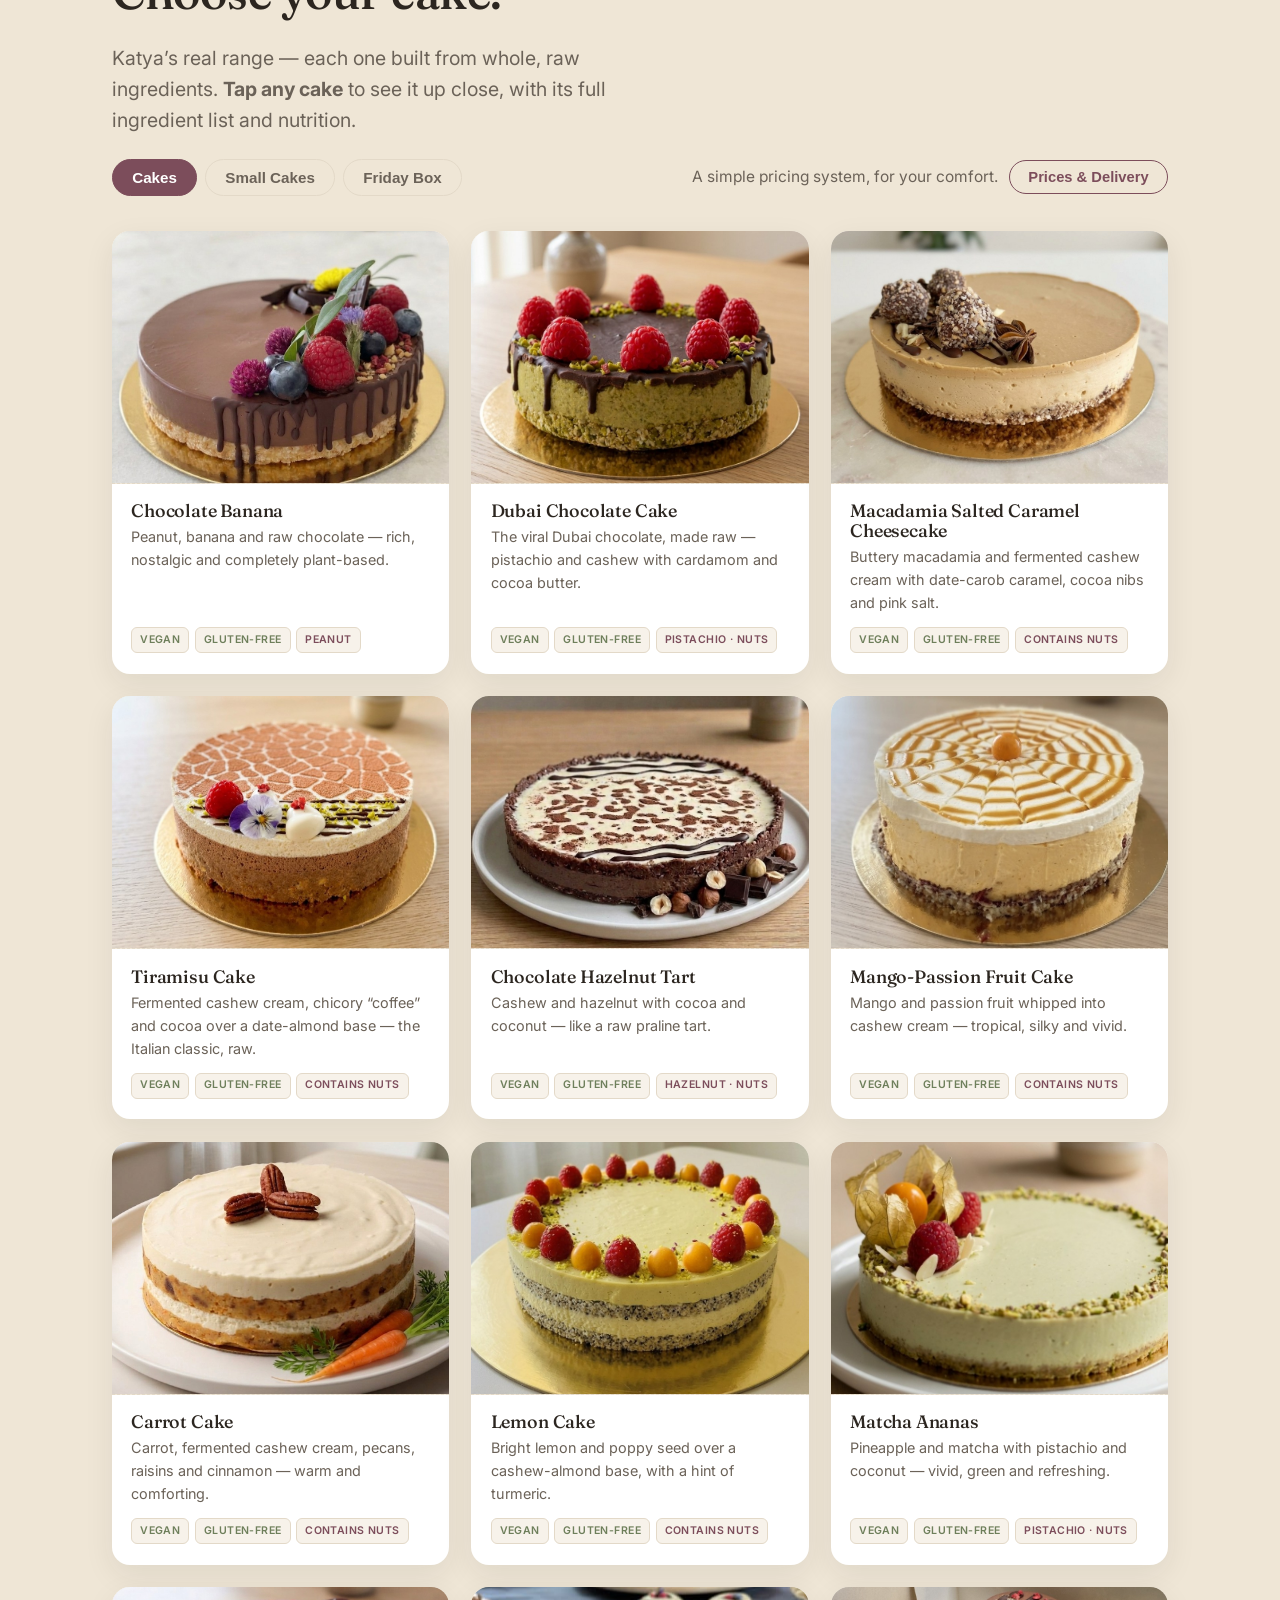
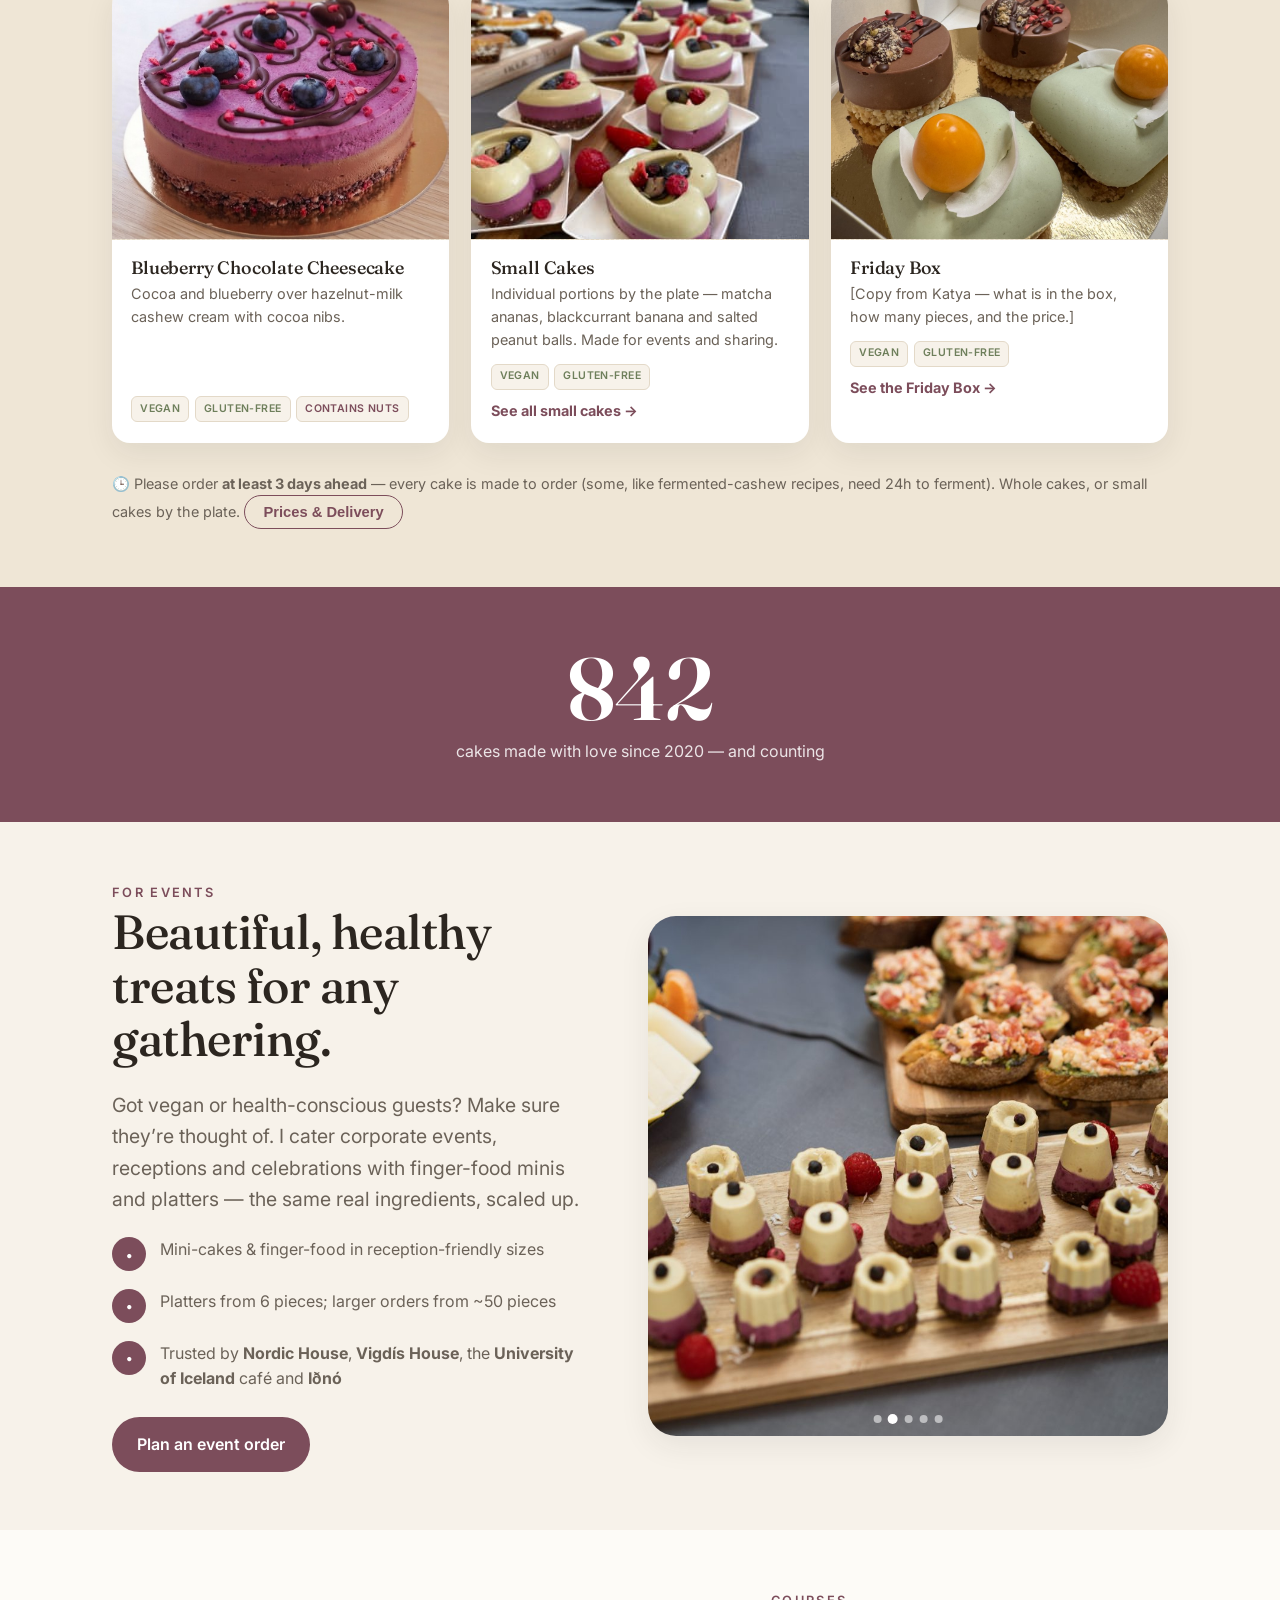
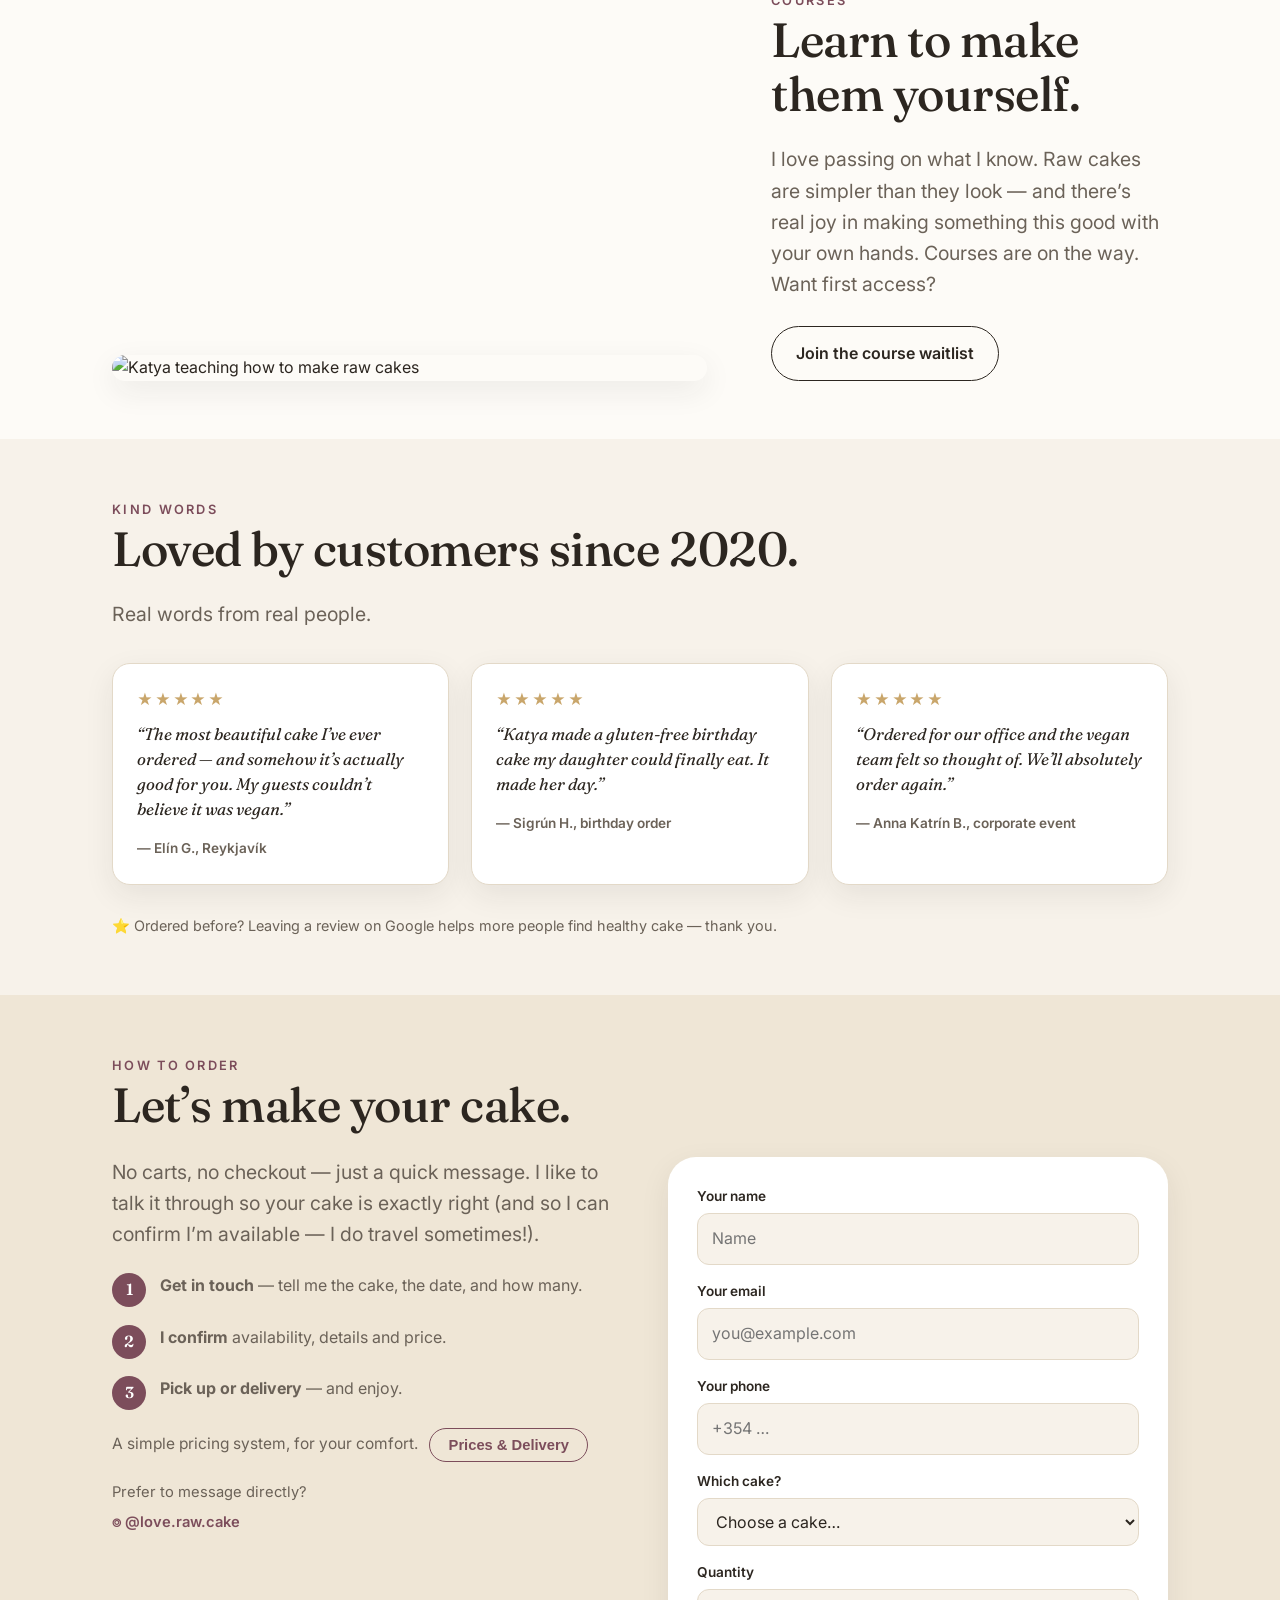
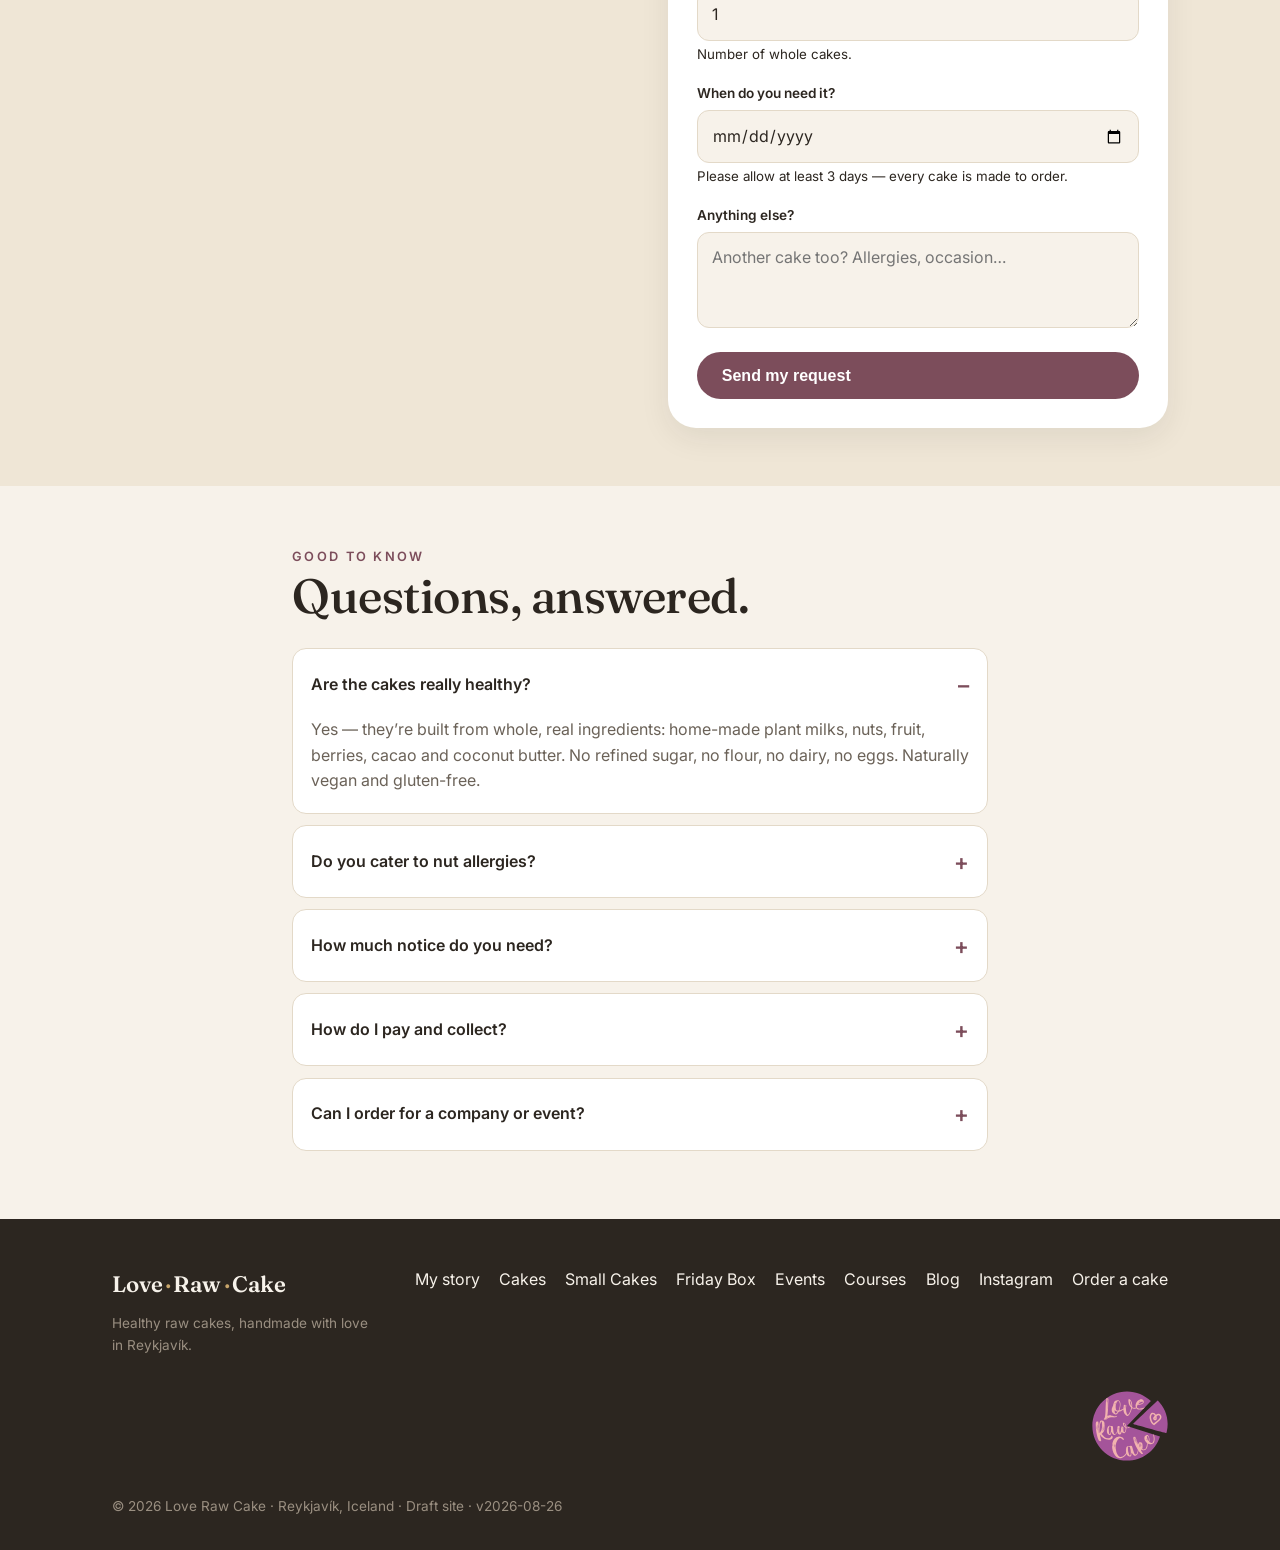
==== commit 1f2574a3: "Order form: all fields required, separate phone" ====
--- a/index.html
+++ b/index.html
@@ -1032,6 +1032,7 @@
         <input type="hidden" name="_template" value="table" />
         <div class="field"><label>Your name</label><input type="text" name="name" required placeholder="Name" /></div>
         <div class="field"><label>Your email</label><input type="email" name="email" required autocomplete="email" placeholder="you@example.com" /></div>
+        <div class="field"><label>Your phone</label><input type="tel" name="phone" required autocomplete="tel" inputmode="tel" pattern="\+?[0-9 ]{7,20}" title="Please enter a phone number (at least 7 digits)." placeholder="+354 …" /></div>
         <div class="field"><label>Which cake?</label>
           <select id="orderSelect" name="cake" required>
             <option value="" disabled selected>Choose a cake…</option>
@@ -1055,7 +1056,7 @@
           <small class="muted" id="qtyHint">Number of whole cakes.</small></div>
         <div class="field"><label>When do you need it?</label><input type="date" id="orderDate" name="date_needed" required />
           <small class="muted">Please allow at least 3 days — every cake is made to order.</small></div>
-        <div class="field"><label>Anything else?</label><textarea name="message" placeholder="Another cake too? Allergies, occasion…"></textarea></div>
+        <div class="field"><label>Anything else?</label><textarea name="message" required placeholder="Another cake too? Allergies, occasion…"></textarea></div>
         <button type="submit" class="btn btn-primary" style="width:100%">Send my request</button>
       </form>
     </div>
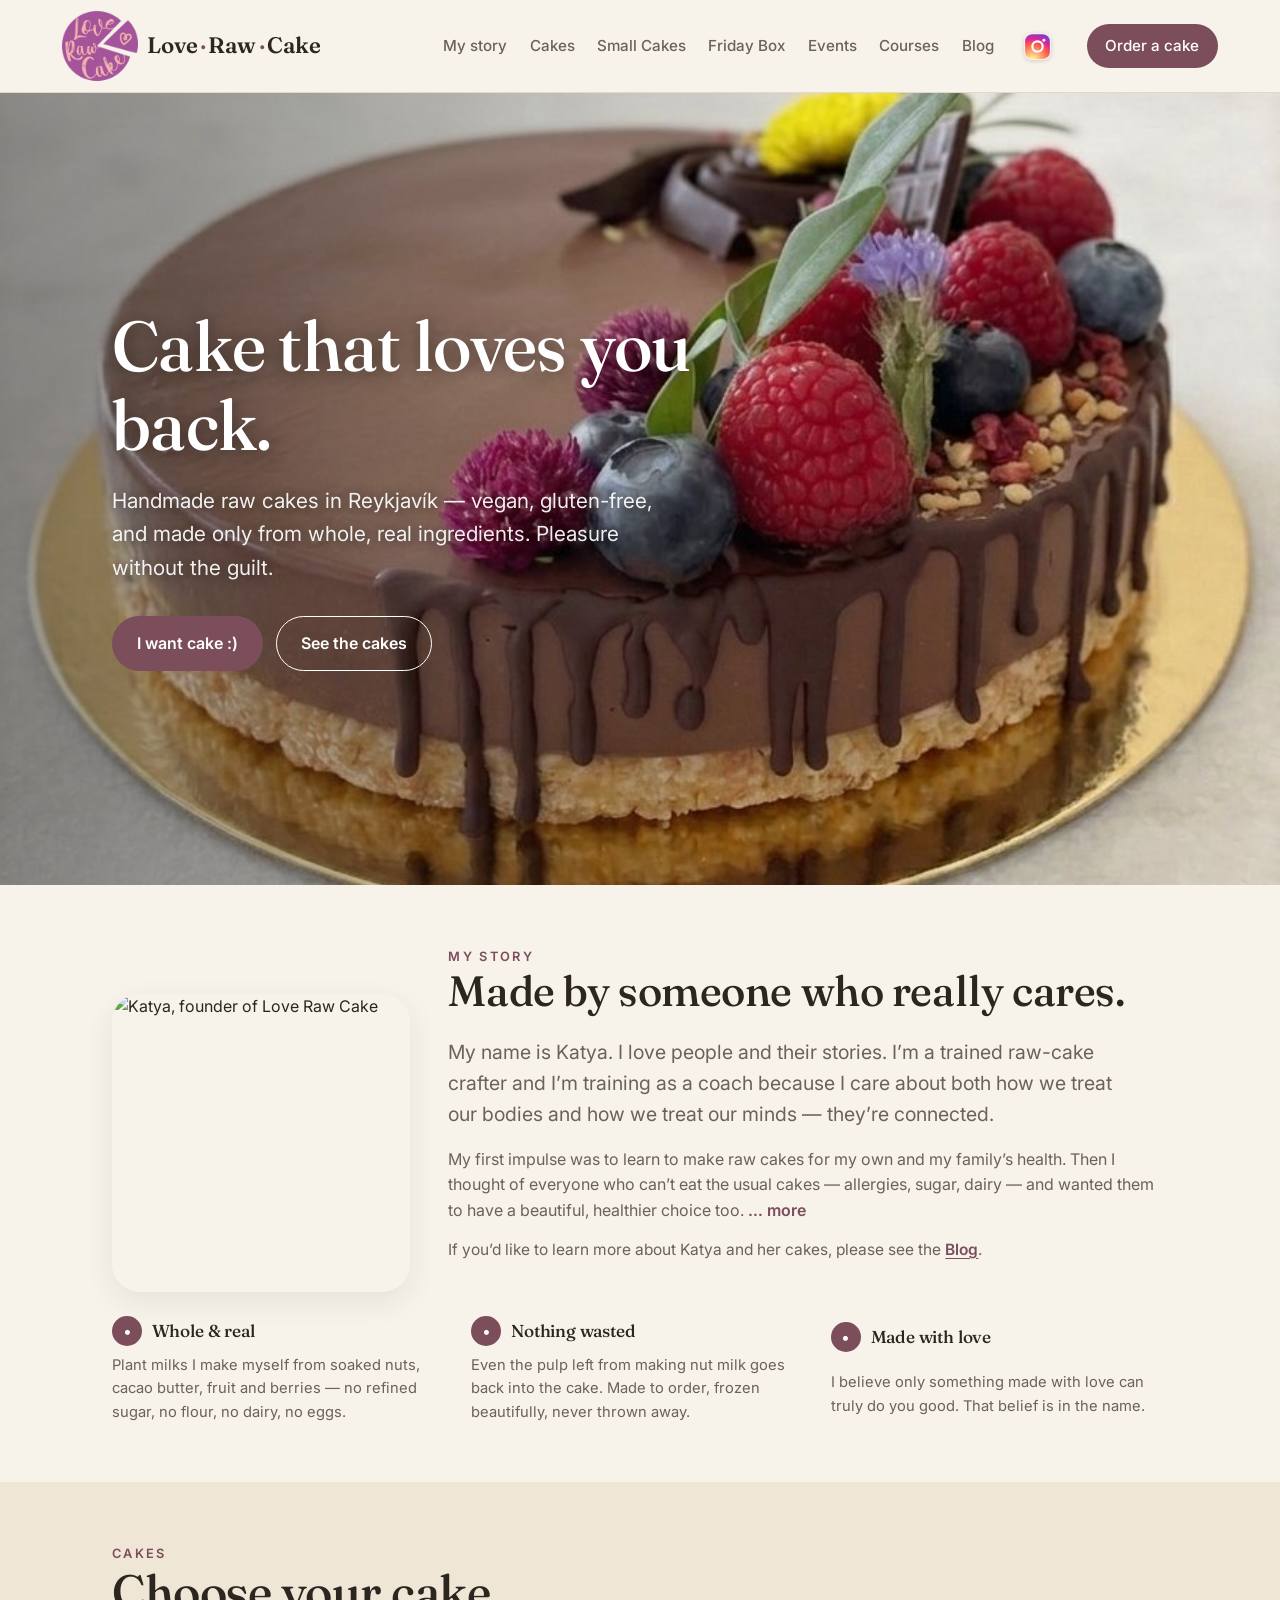
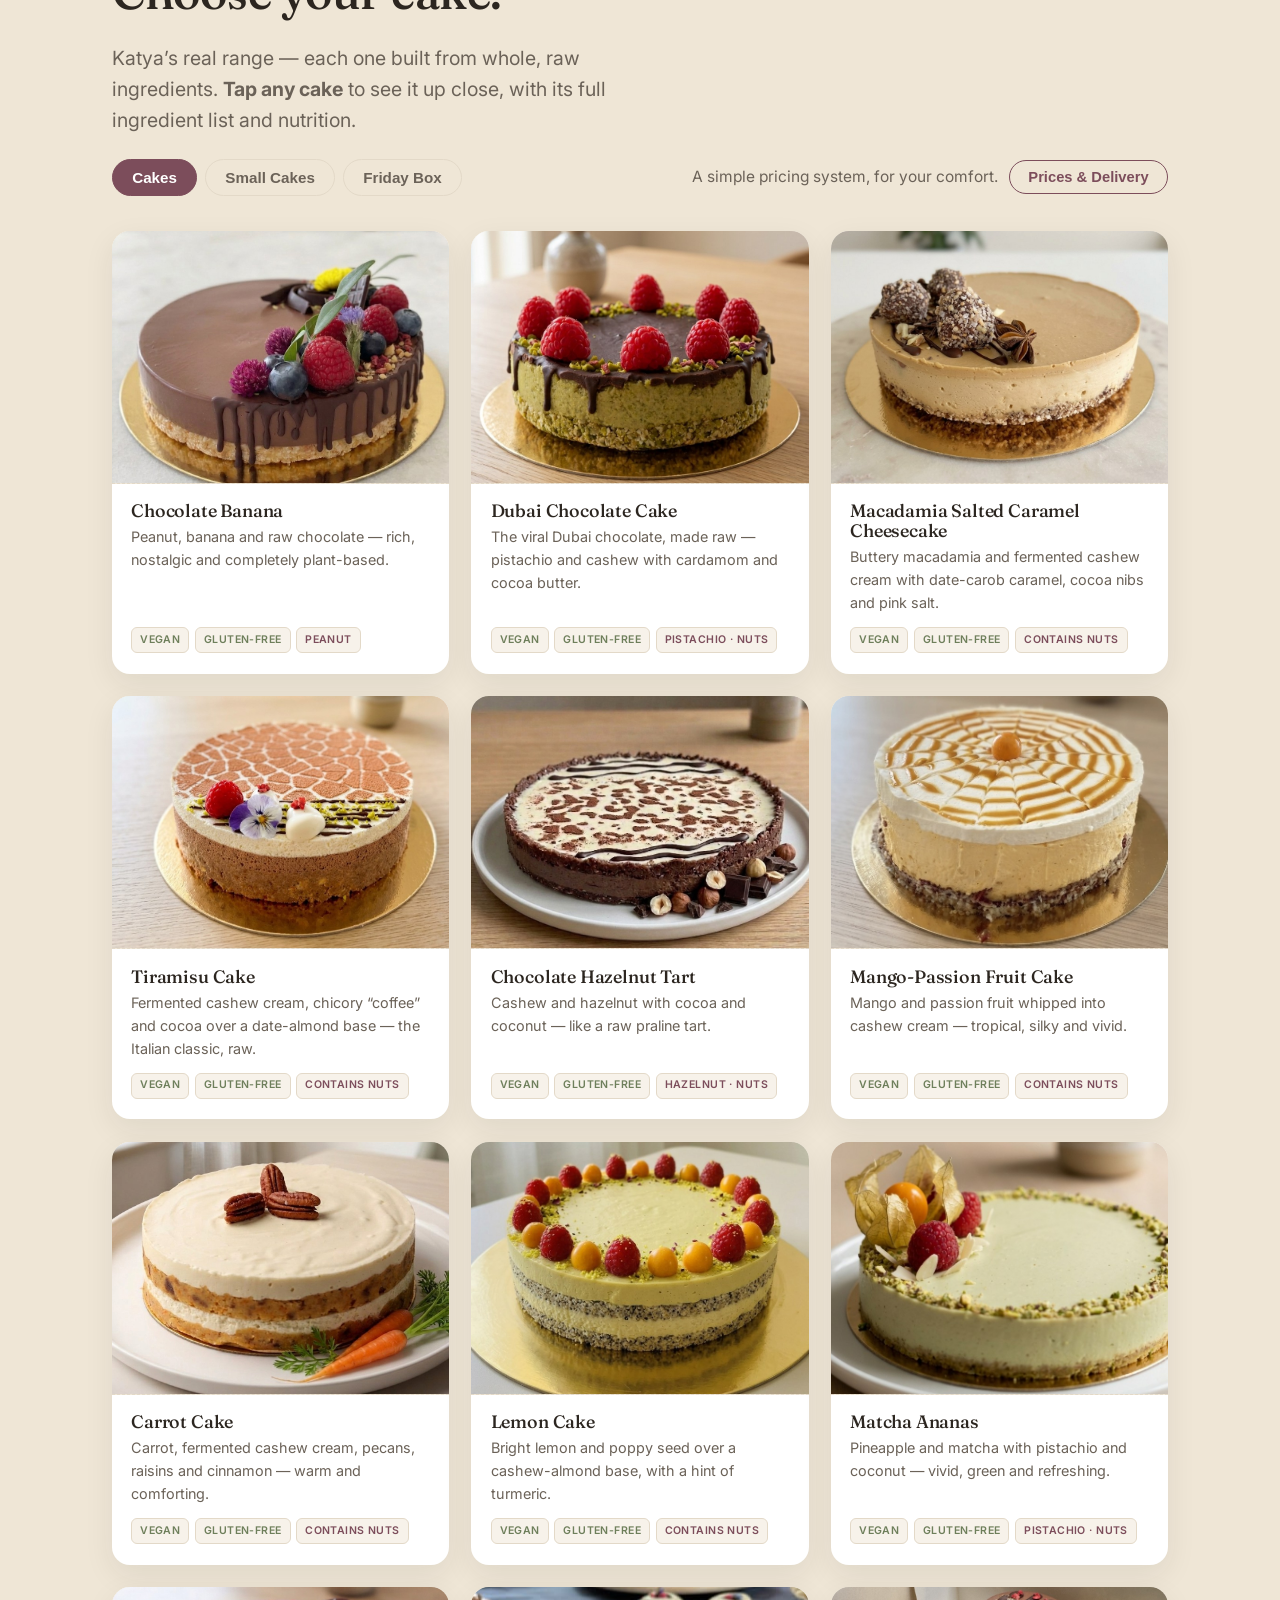
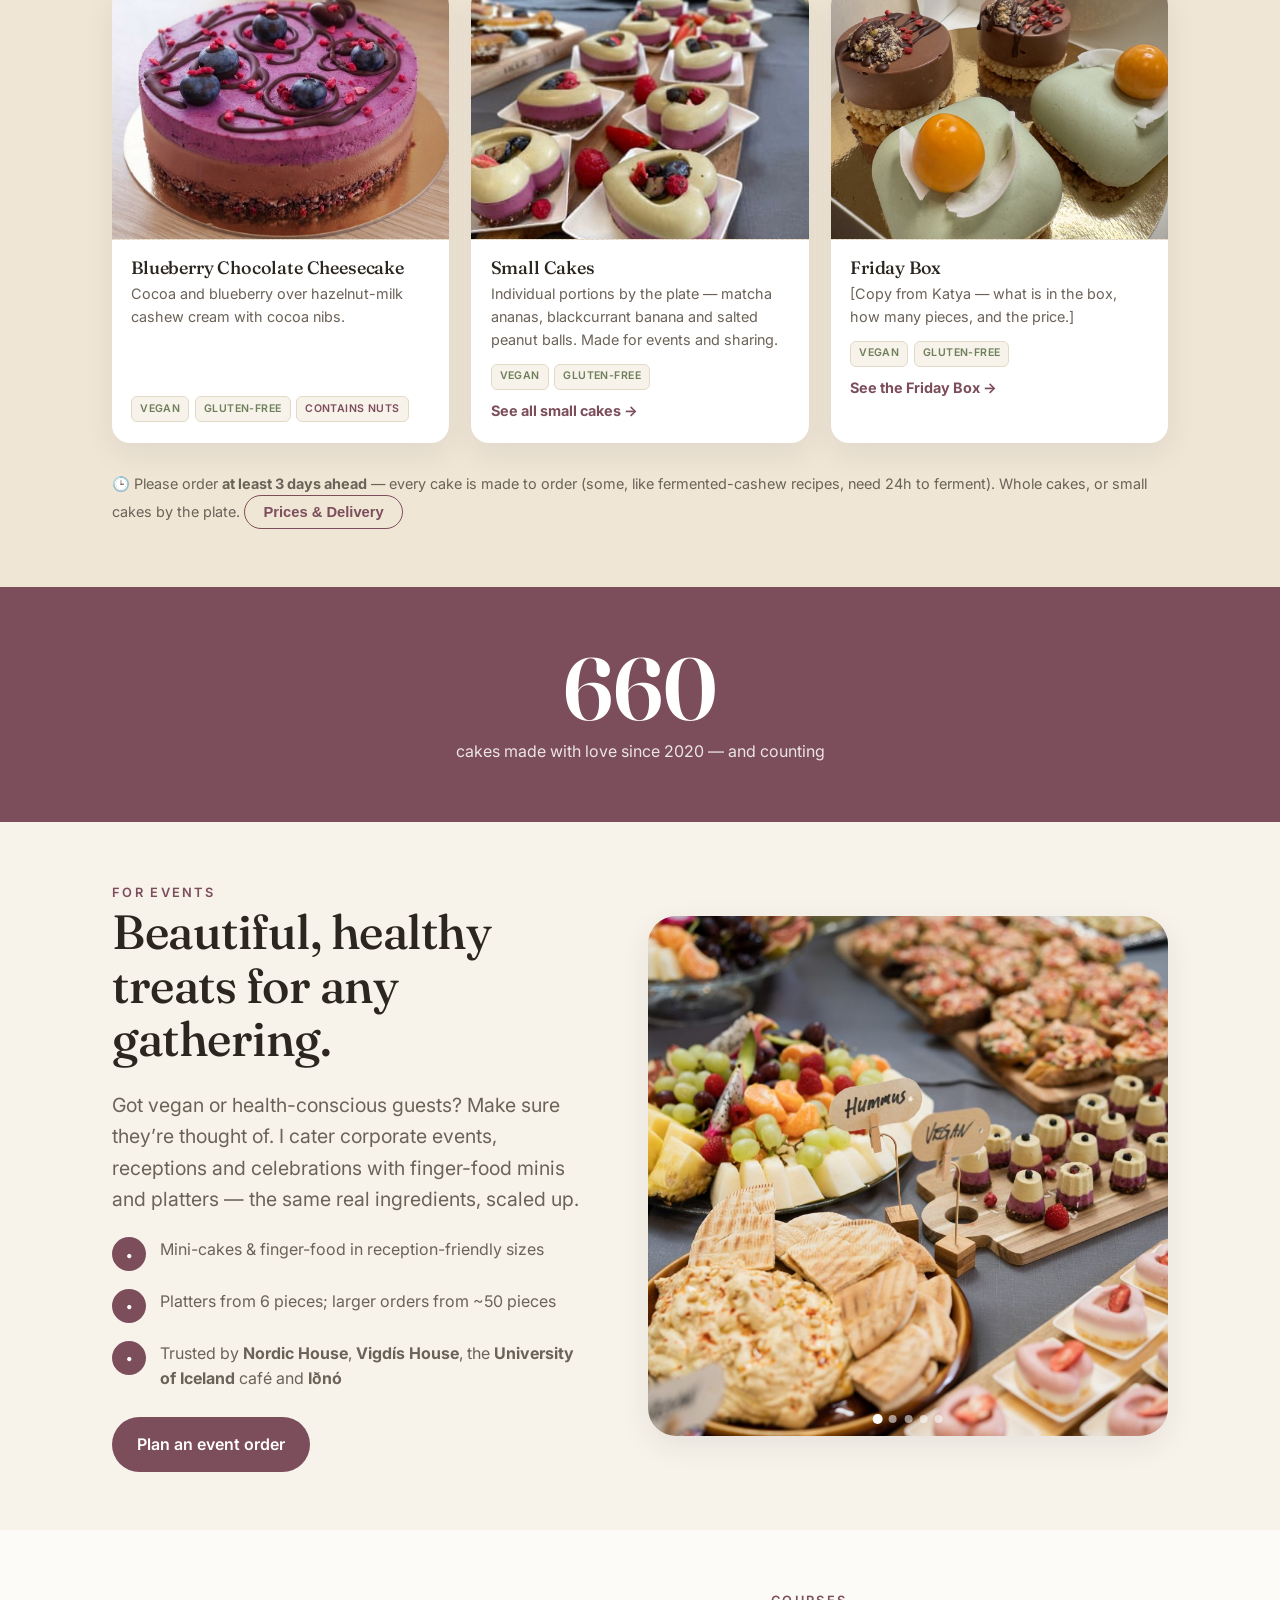
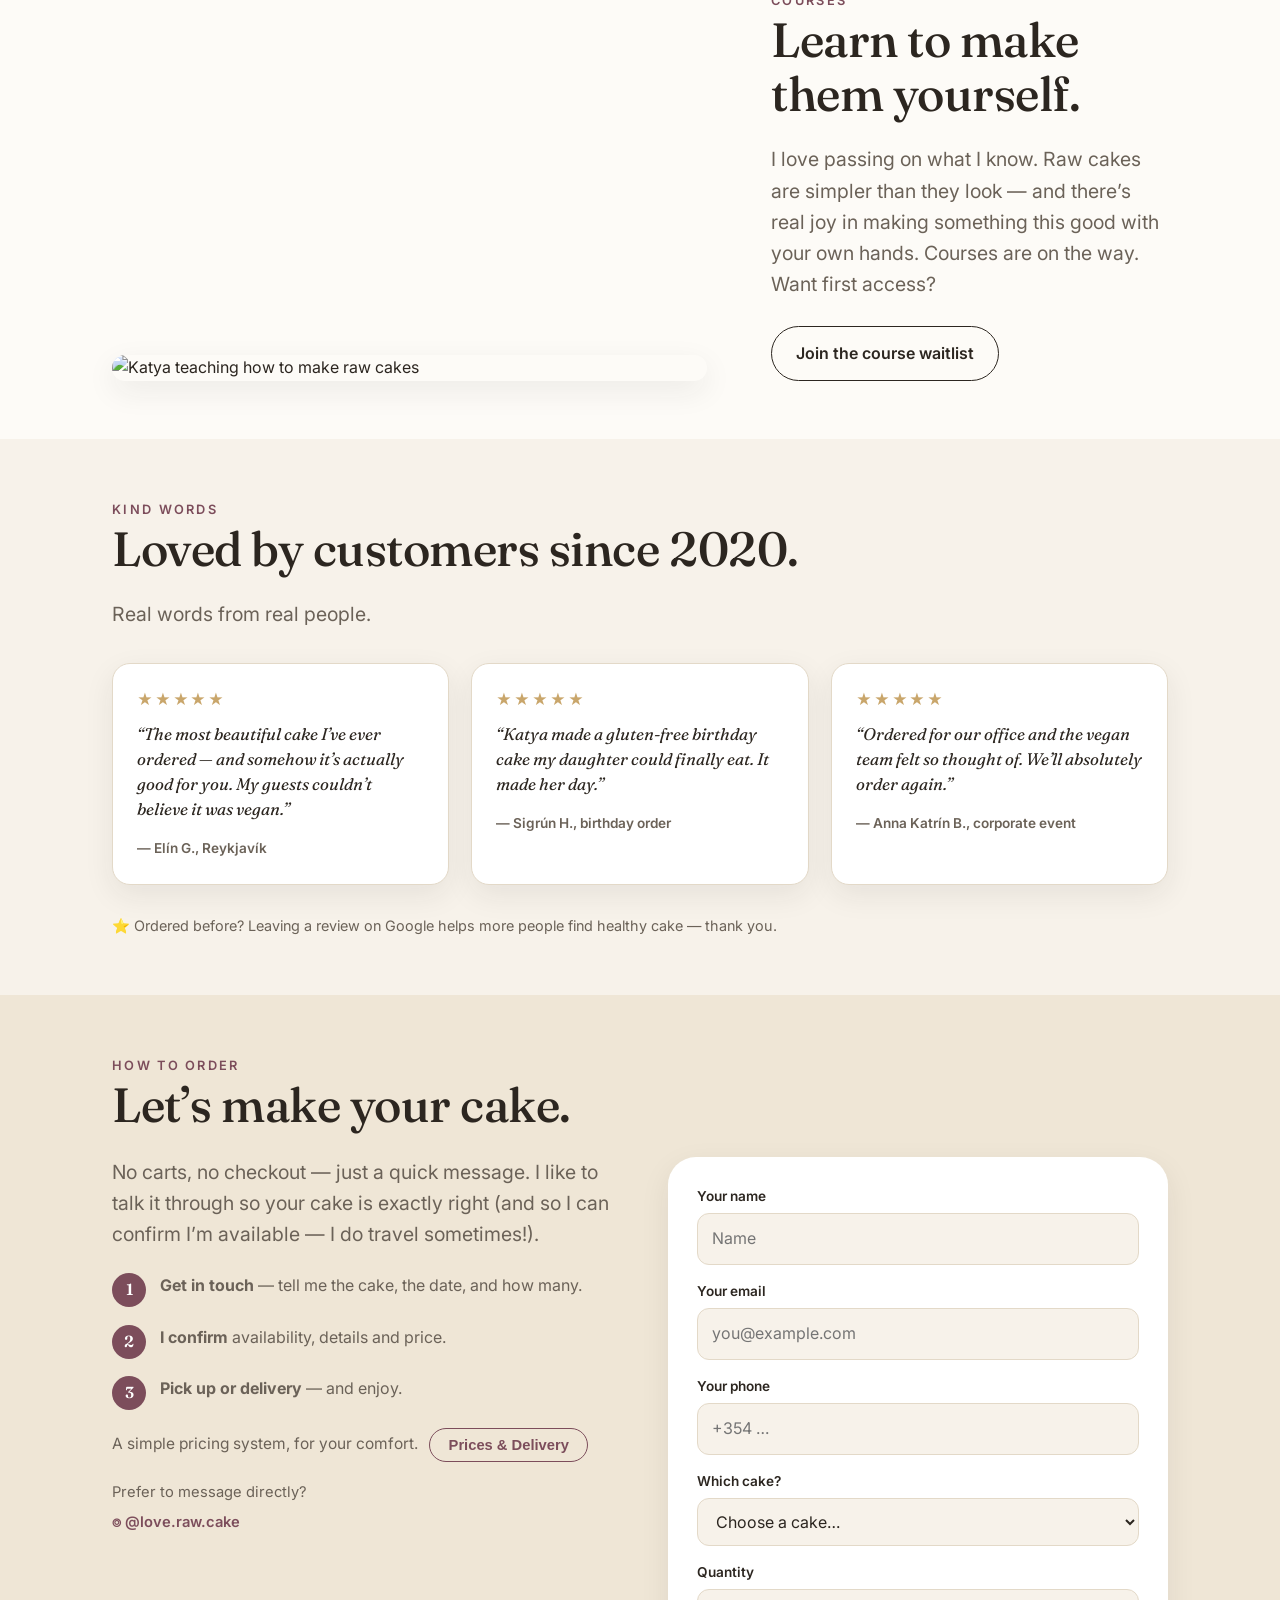
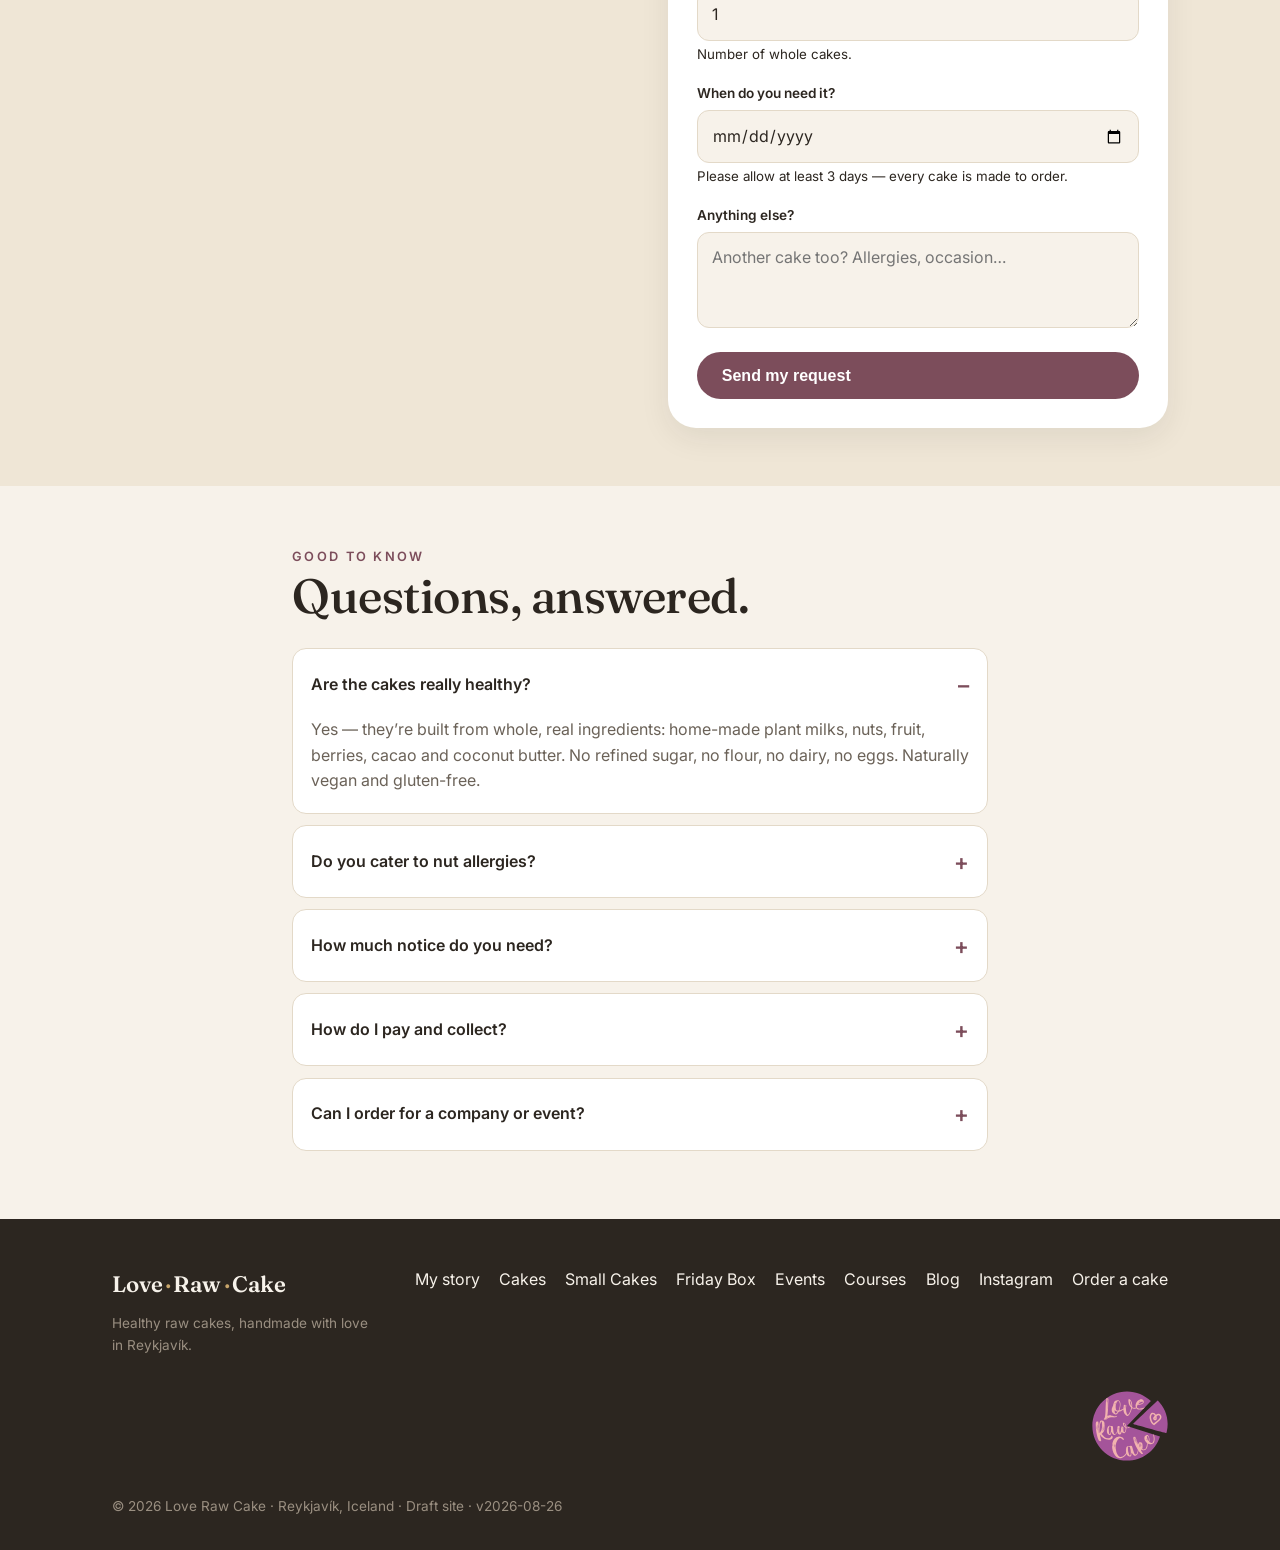
==== commit c57e1edd: "Order form: copy orders to Marina" ====
--- a/index.html
+++ b/index.html
@@ -1030,6 +1030,7 @@
              After activation FormSubmit offers a random alias — swap it in for the address above to hide the email from spam bots. -->
         <input type="hidden" name="_subject" value="New cake request — loverawcake.com" />
         <input type="hidden" name="_template" value="table" />
+        <input type="hidden" name="_cc" value="me.mermina@gmail.com" />
         <div class="field"><label>Your name</label><input type="text" name="name" required placeholder="Name" /></div>
         <div class="field"><label>Your email</label><input type="email" name="email" required autocomplete="email" placeholder="you@example.com" /></div>
         <div class="field"><label>Your phone</label><input type="tel" name="phone" required autocomplete="tel" inputmode="tel" pattern="\+?[0-9 ]{7,20}" title="Please enter a phone number (at least 7 digits)." placeholder="+354 …" /></div>
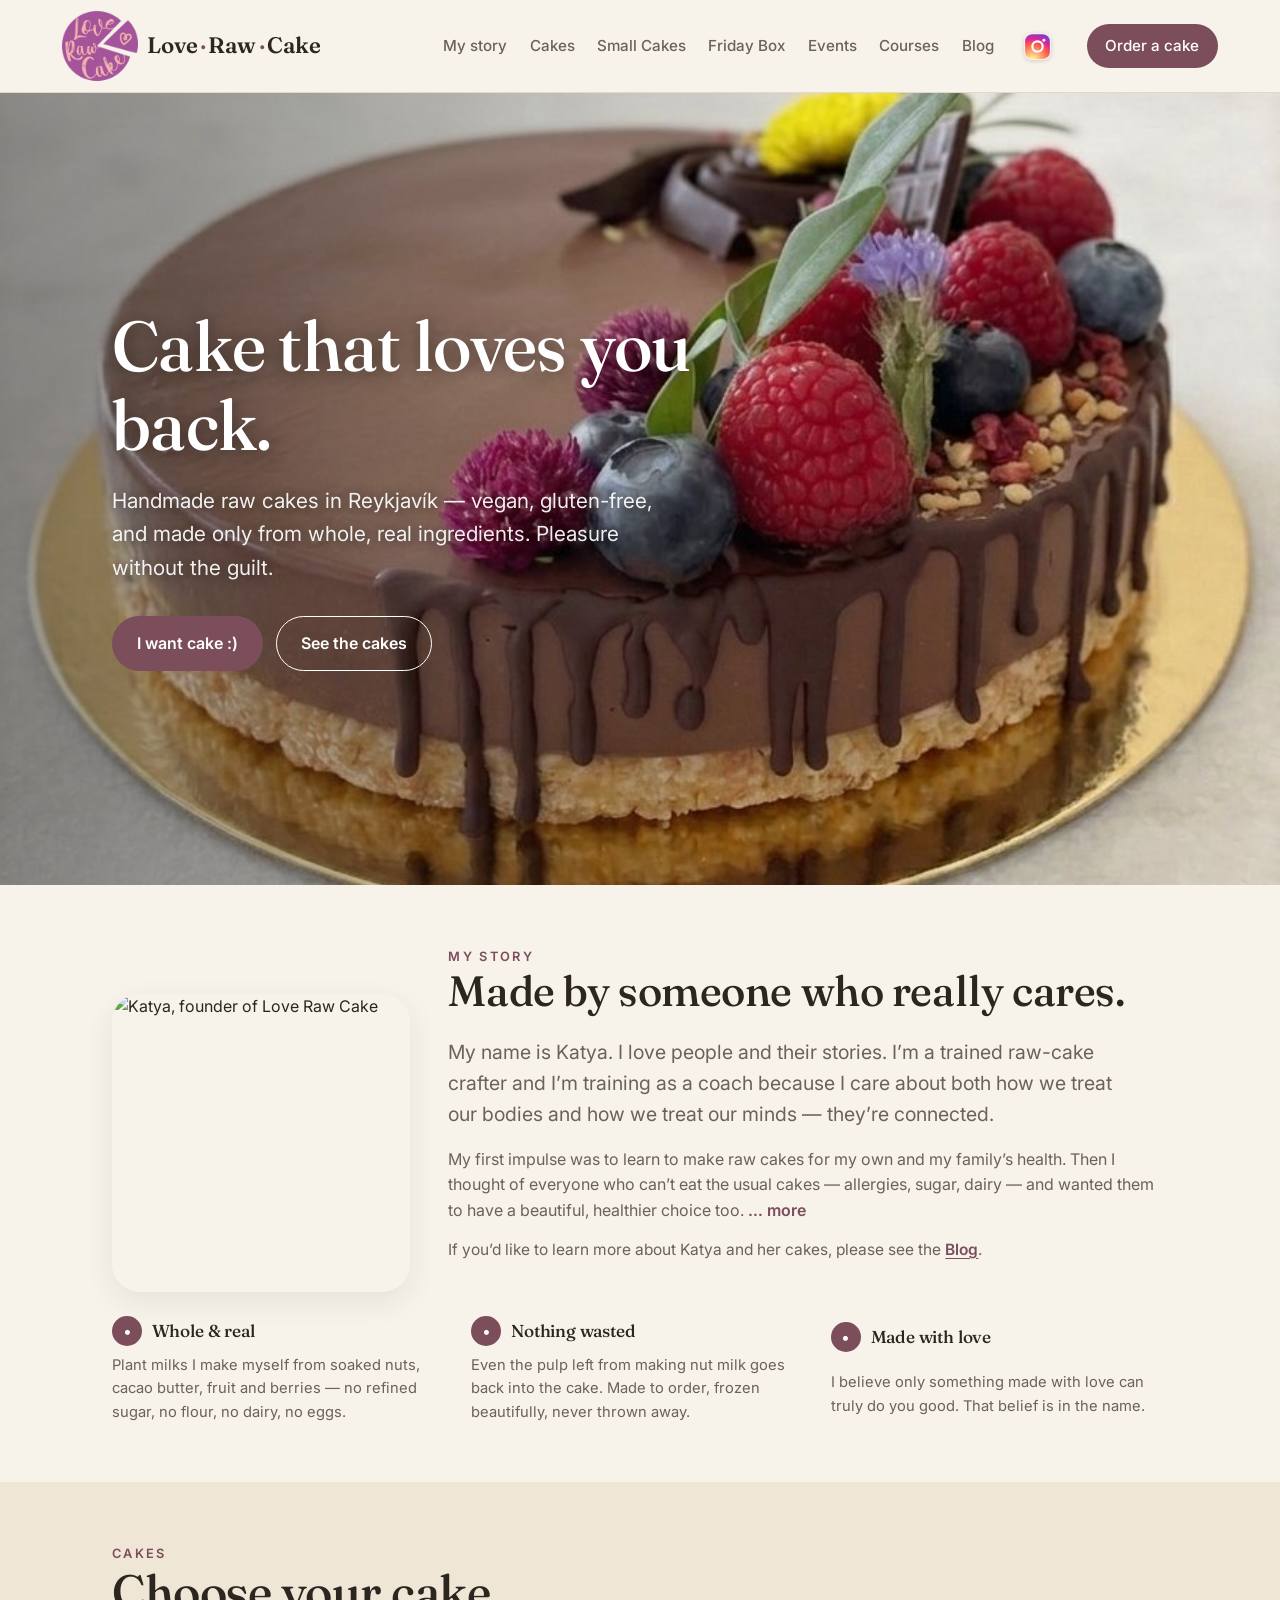
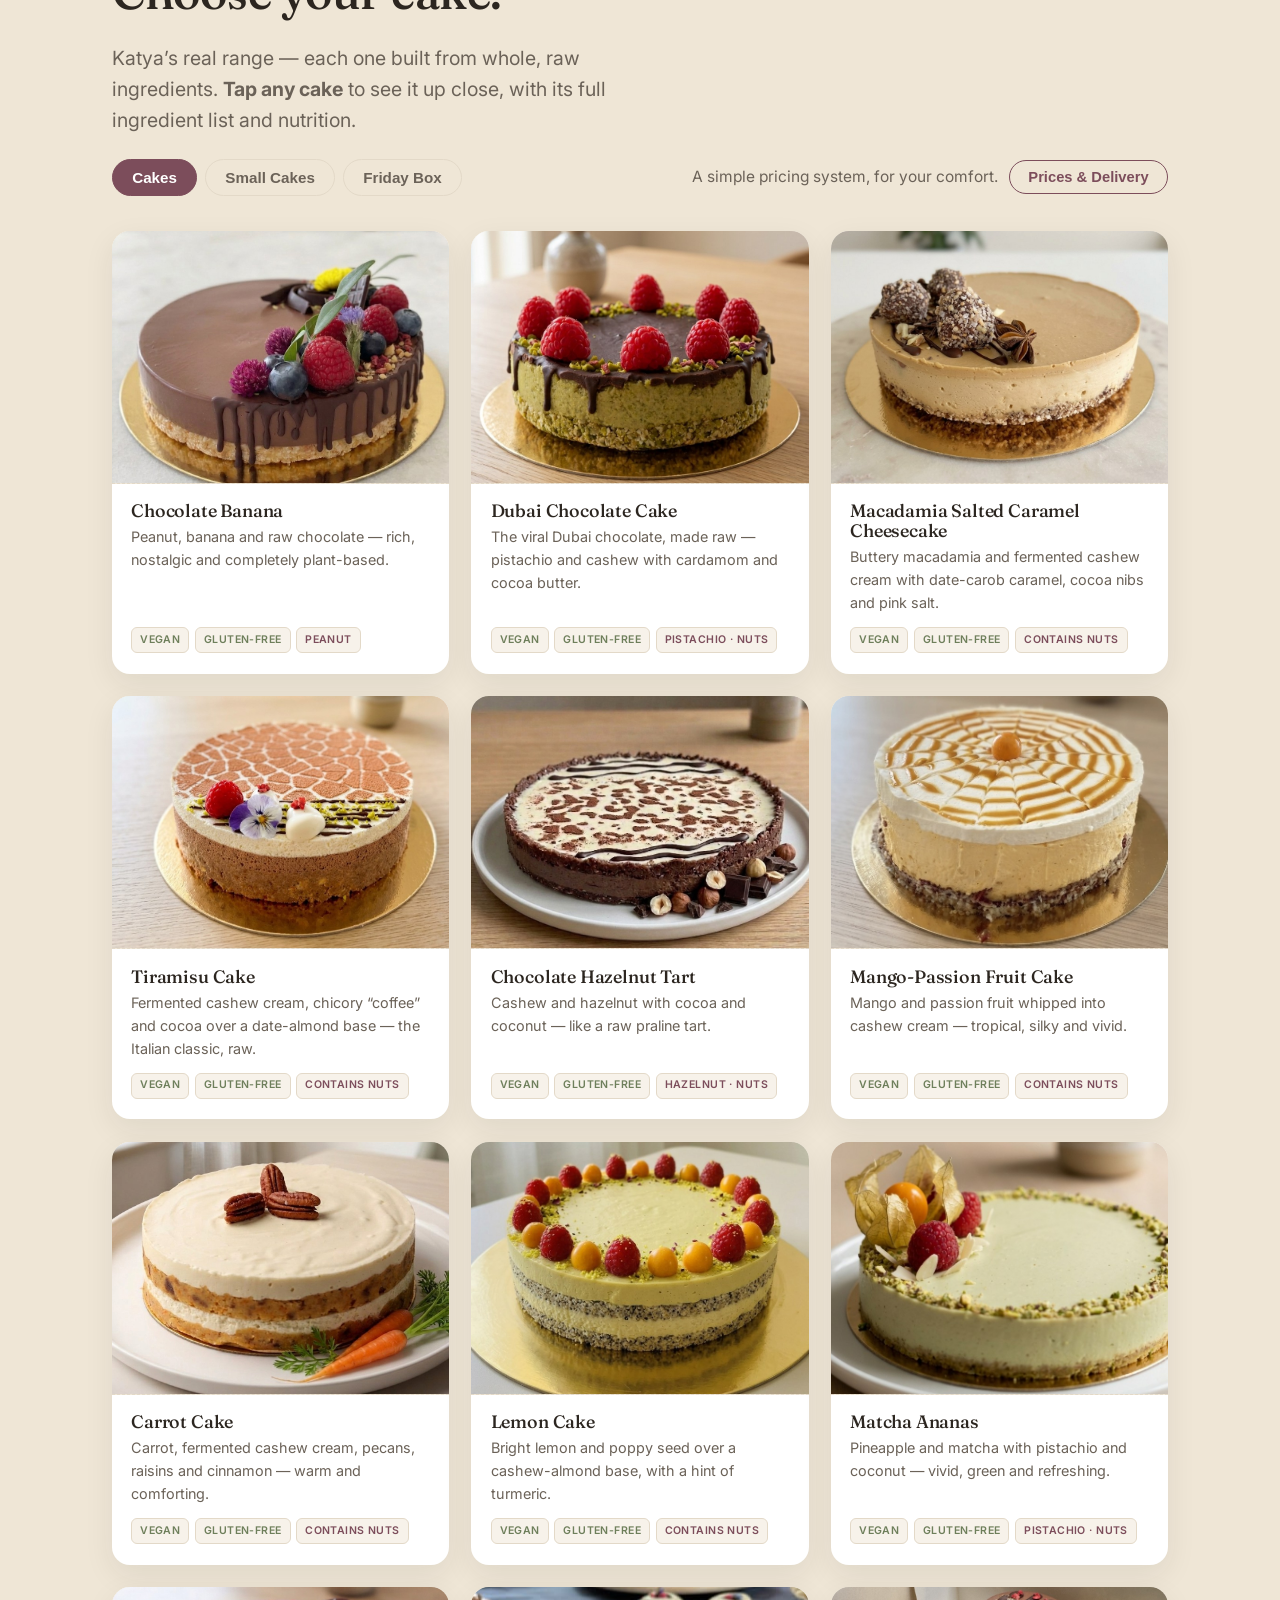
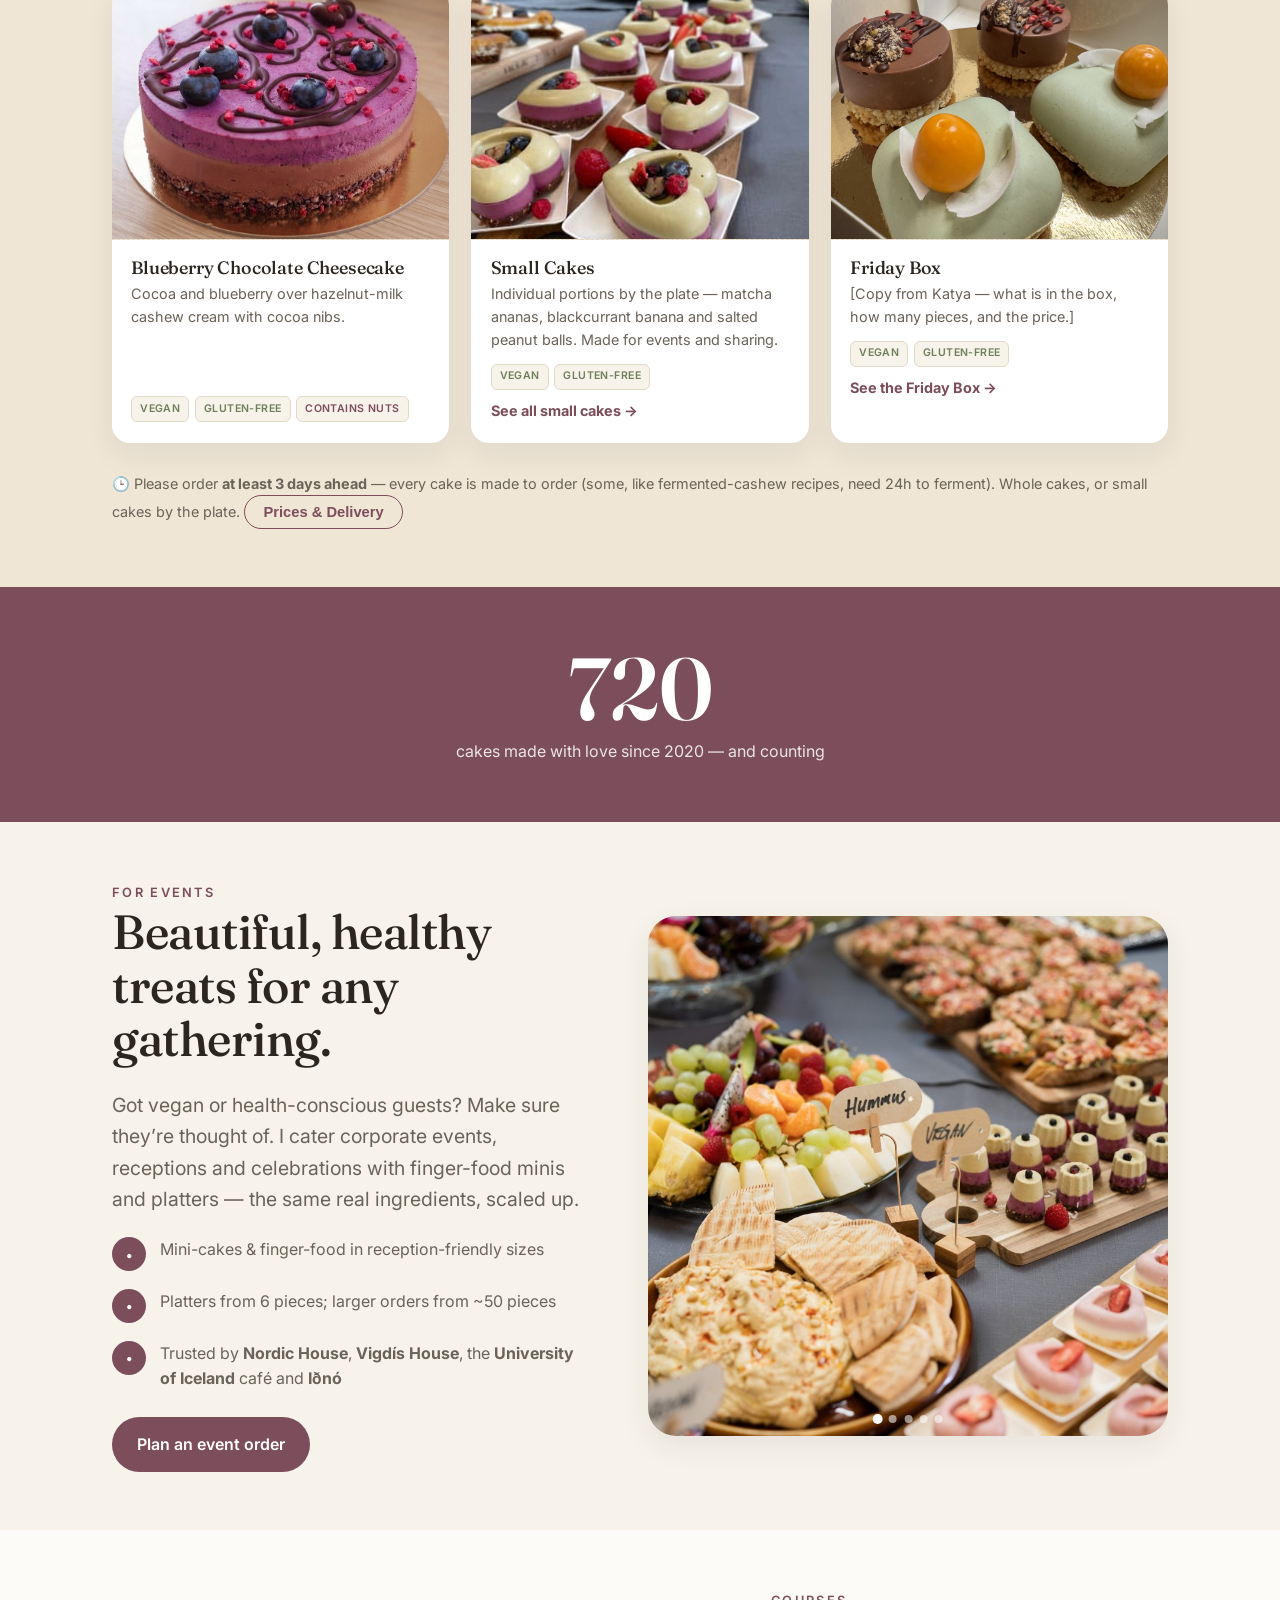
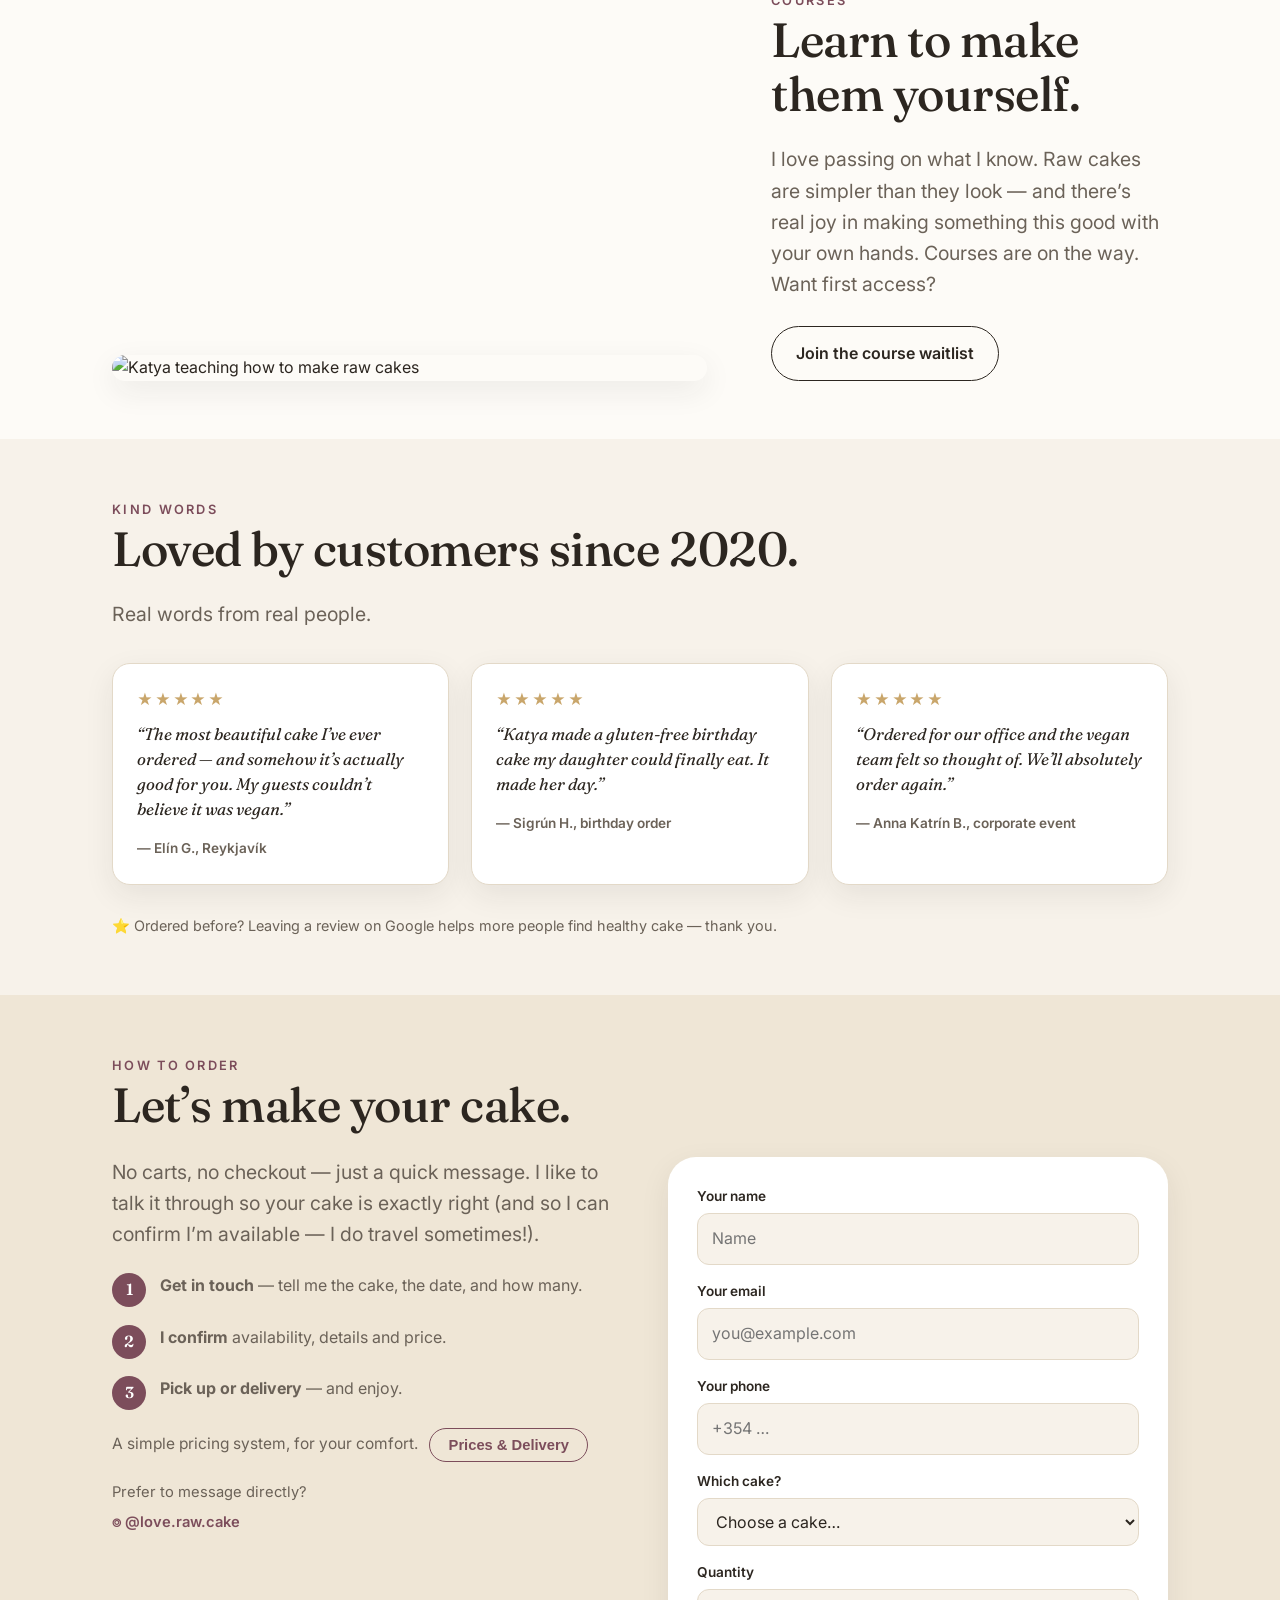
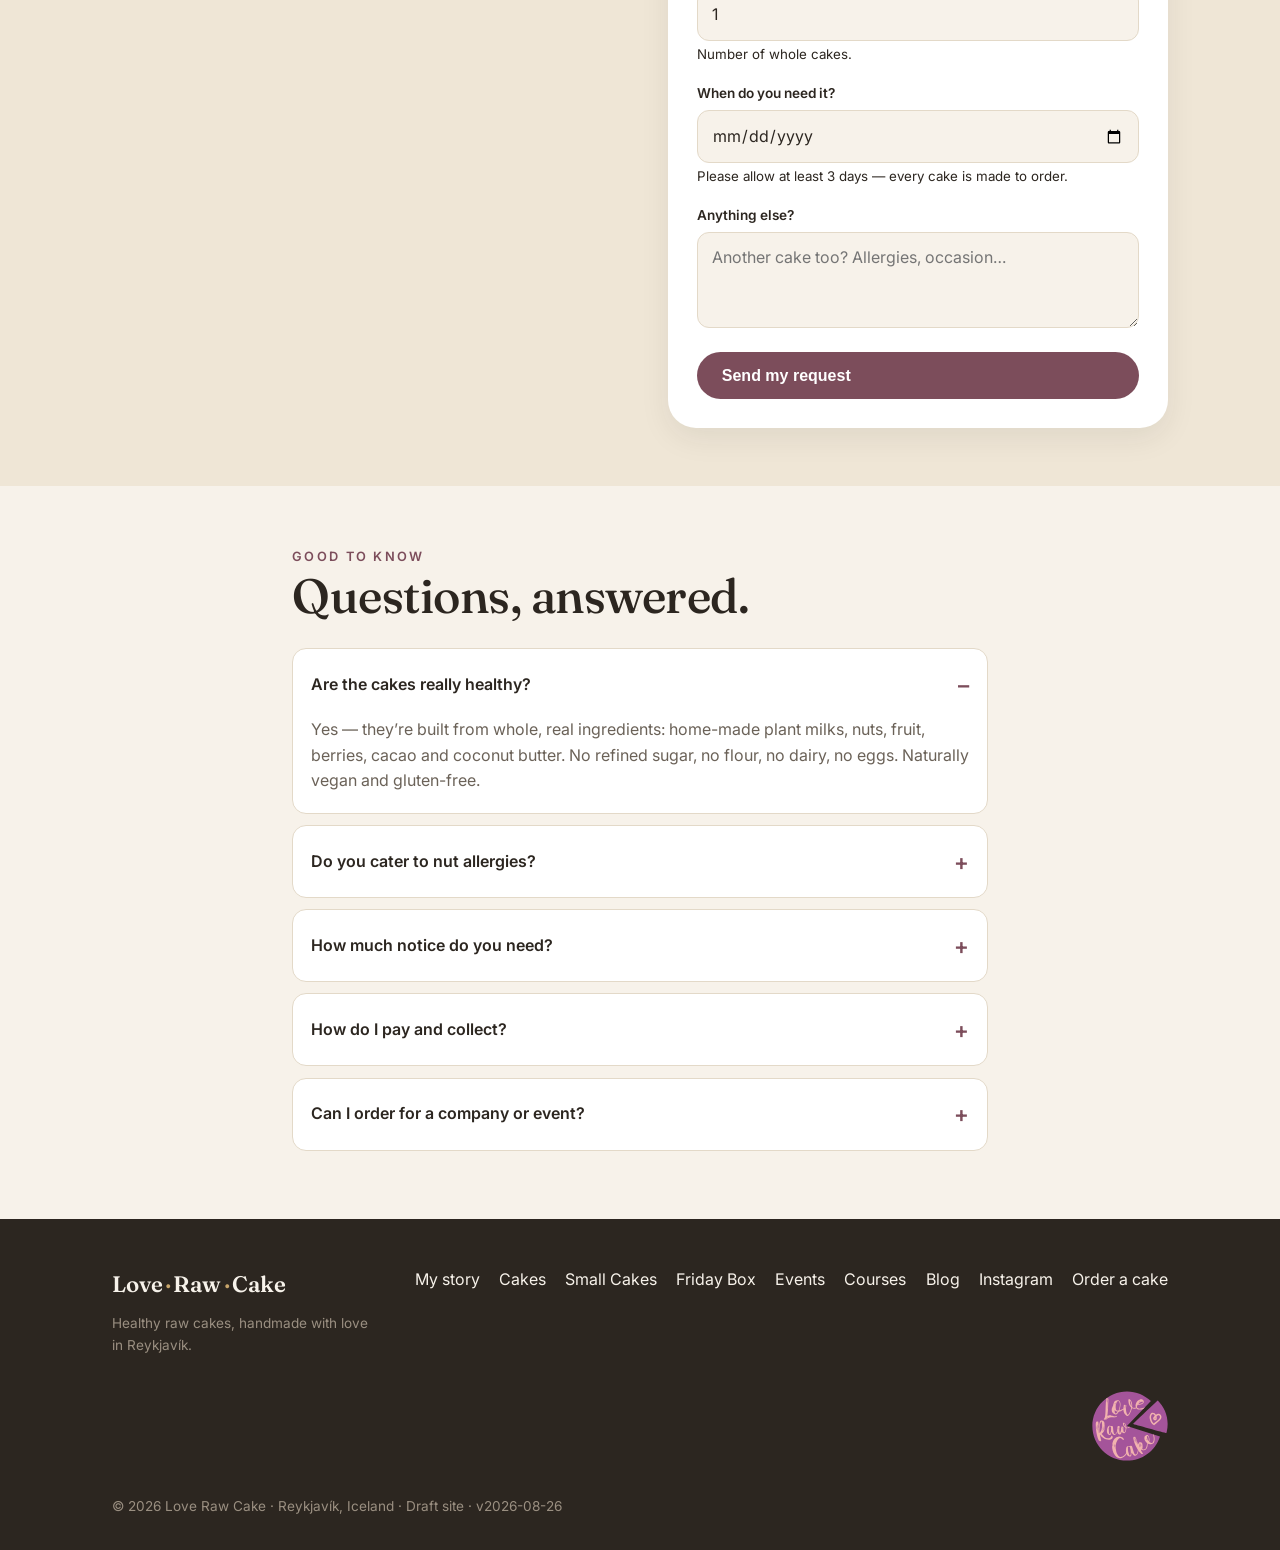
==== commit c88f8276: "Order form: automatic confirmation to customer" ====
--- a/index.html
+++ b/index.html
@@ -1031,6 +1031,7 @@
         <input type="hidden" name="_subject" value="New cake request — loverawcake.com" />
         <input type="hidden" name="_template" value="table" />
         <input type="hidden" name="_cc" value="me.mermina@gmail.com" />
+        <input type="hidden" name="_autoresponse" value="Hi! Thank you so much for your cake request — I&#39;ve got it. I&#39;ll get back to you soon to confirm the date, the price and how you&#39;d like to receive your cake. With love, Katya · Love Raw Cake · @love.raw.cake" />
         <div class="field"><label>Your name</label><input type="text" name="name" required placeholder="Name" /></div>
         <div class="field"><label>Your email</label><input type="email" name="email" required autocomplete="email" placeholder="you@example.com" /></div>
         <div class="field"><label>Your phone</label><input type="tel" name="phone" required autocomplete="tel" inputmode="tel" pattern="\+?[0-9 ]{7,20}" title="Please enter a phone number (at least 7 digits)." placeholder="+354 …" /></div>
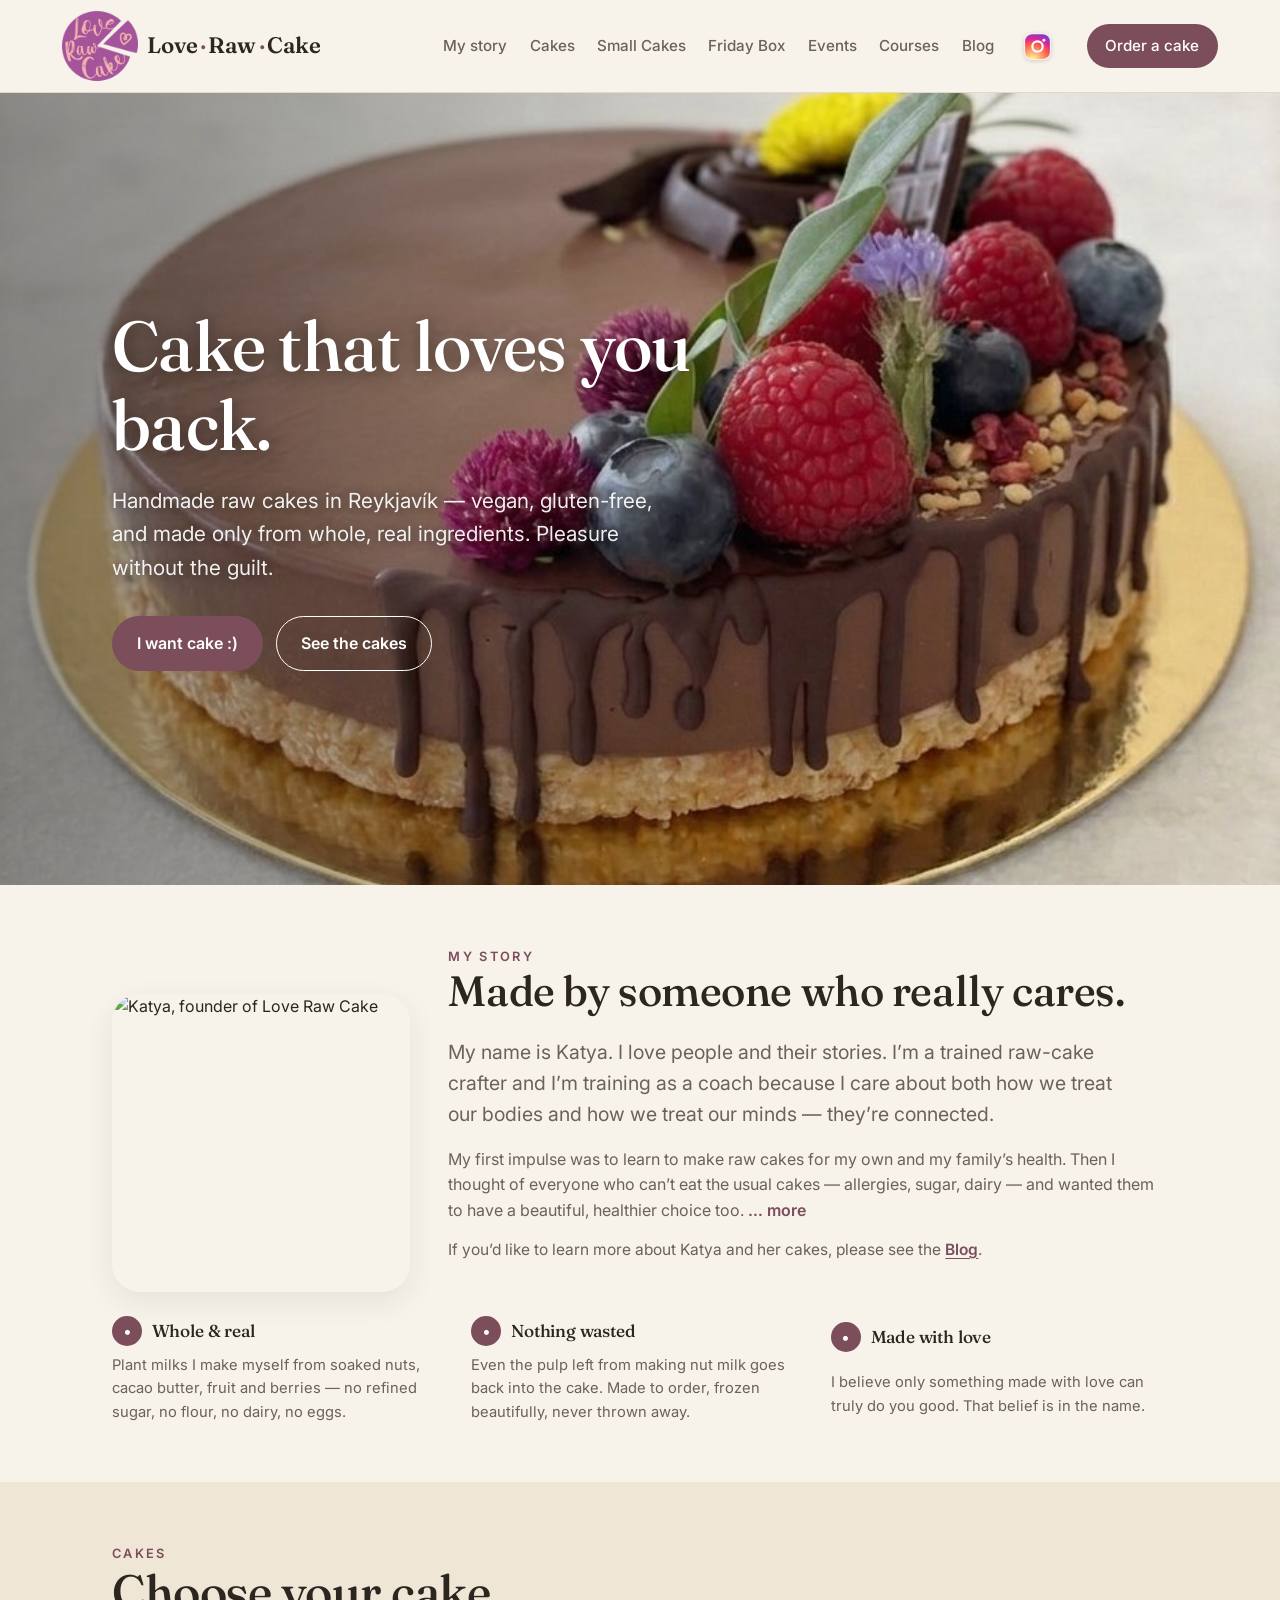
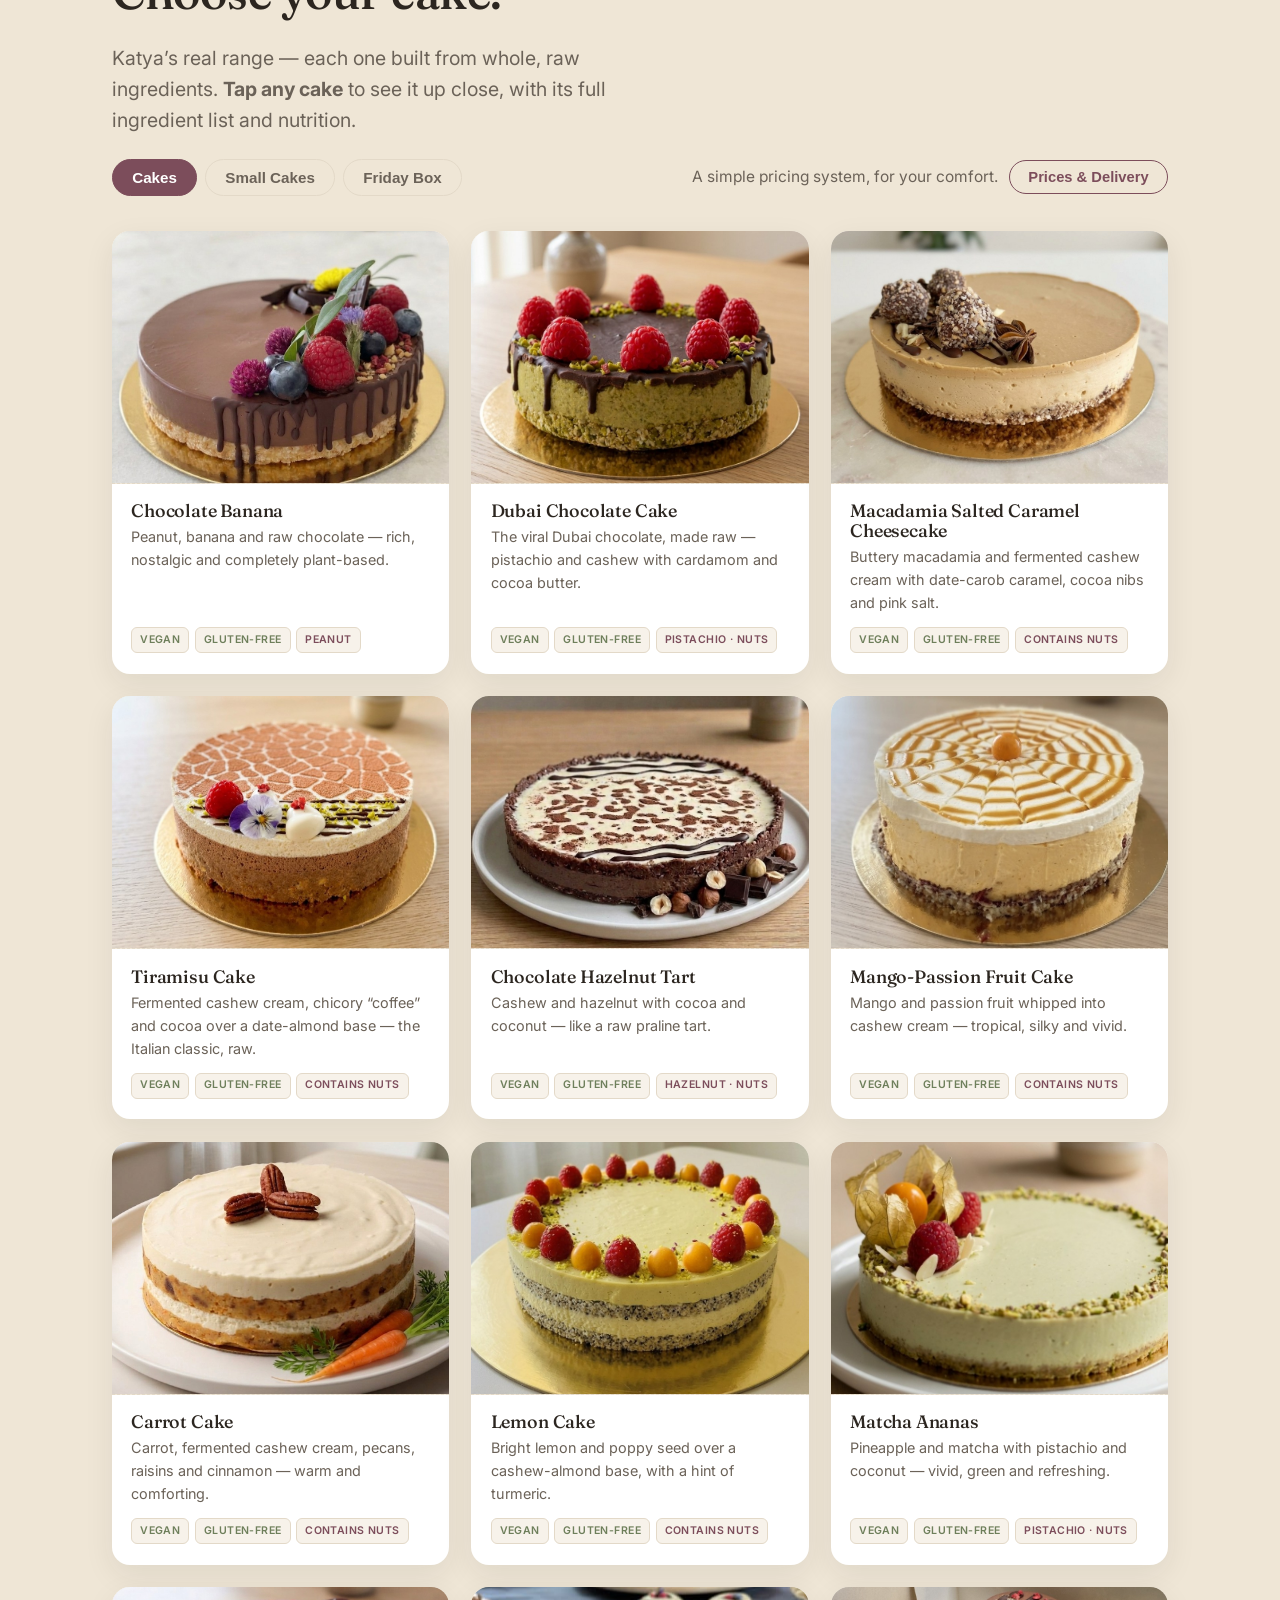
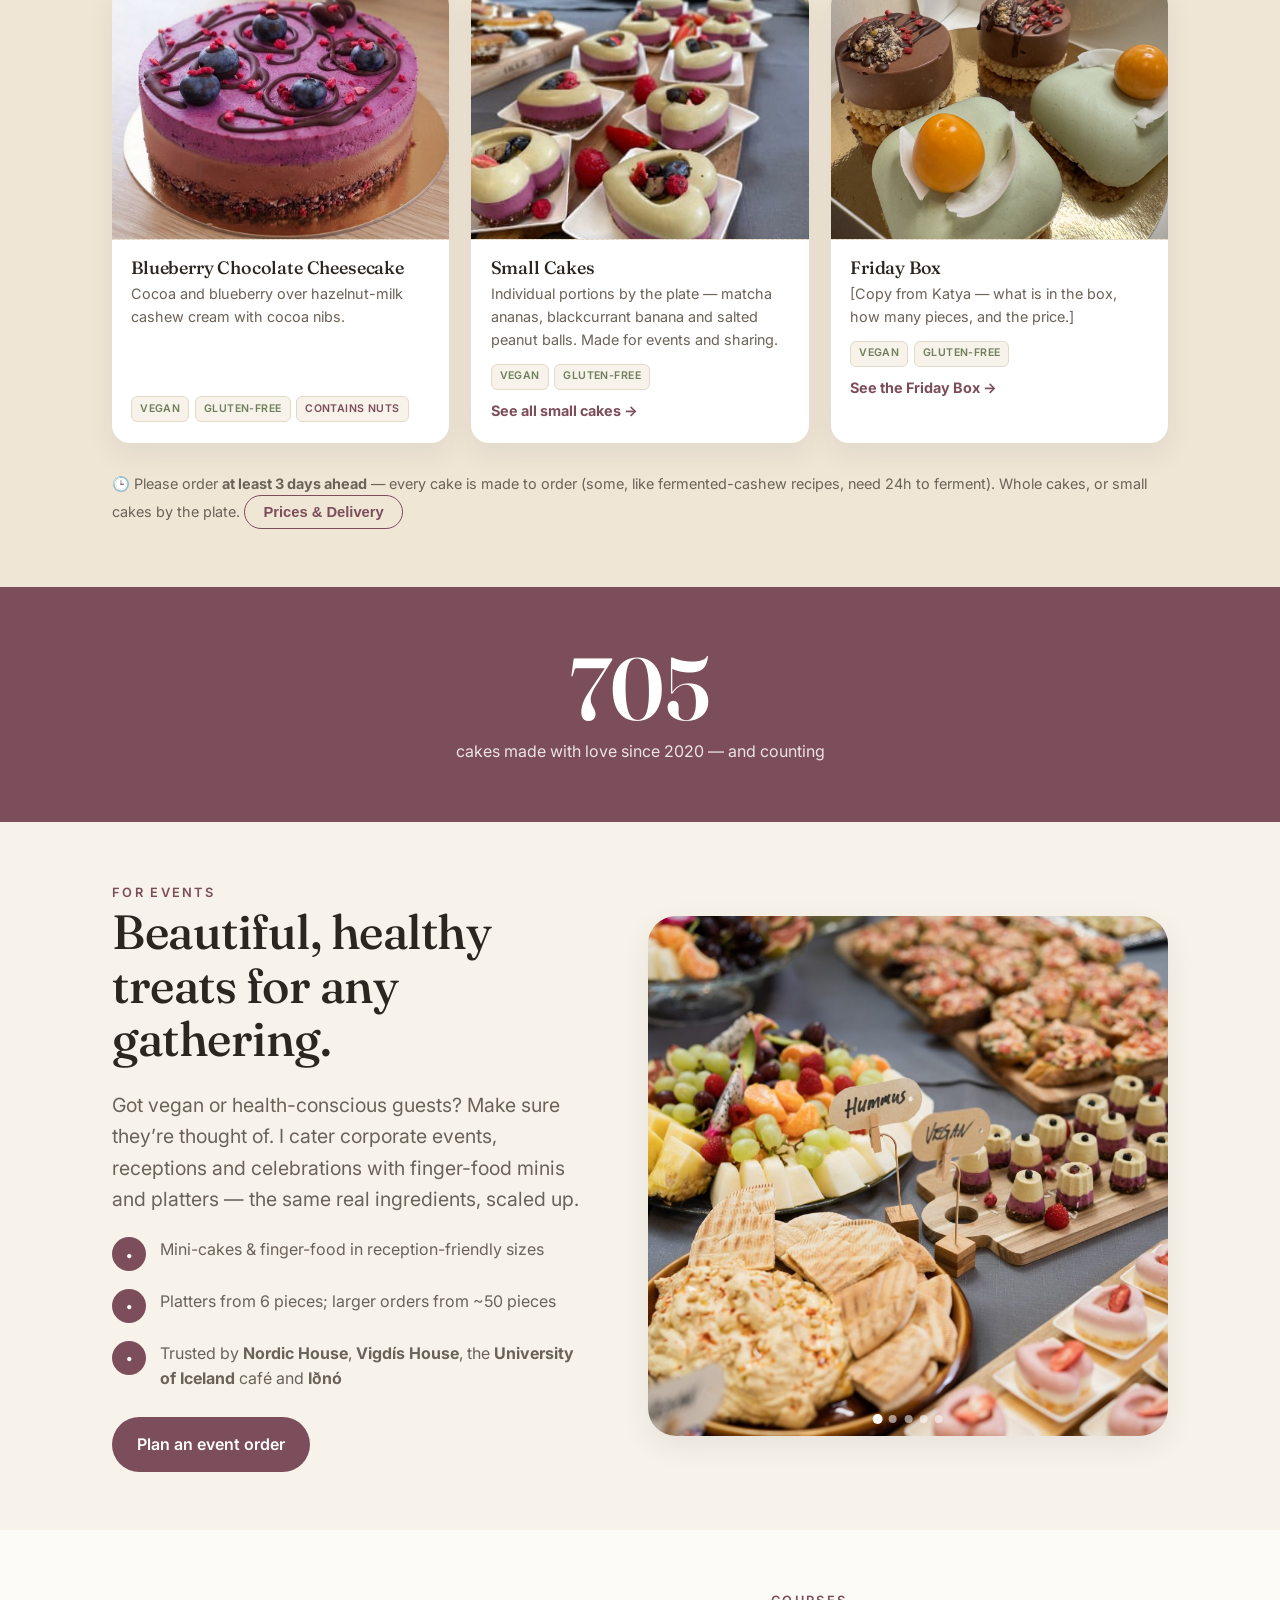
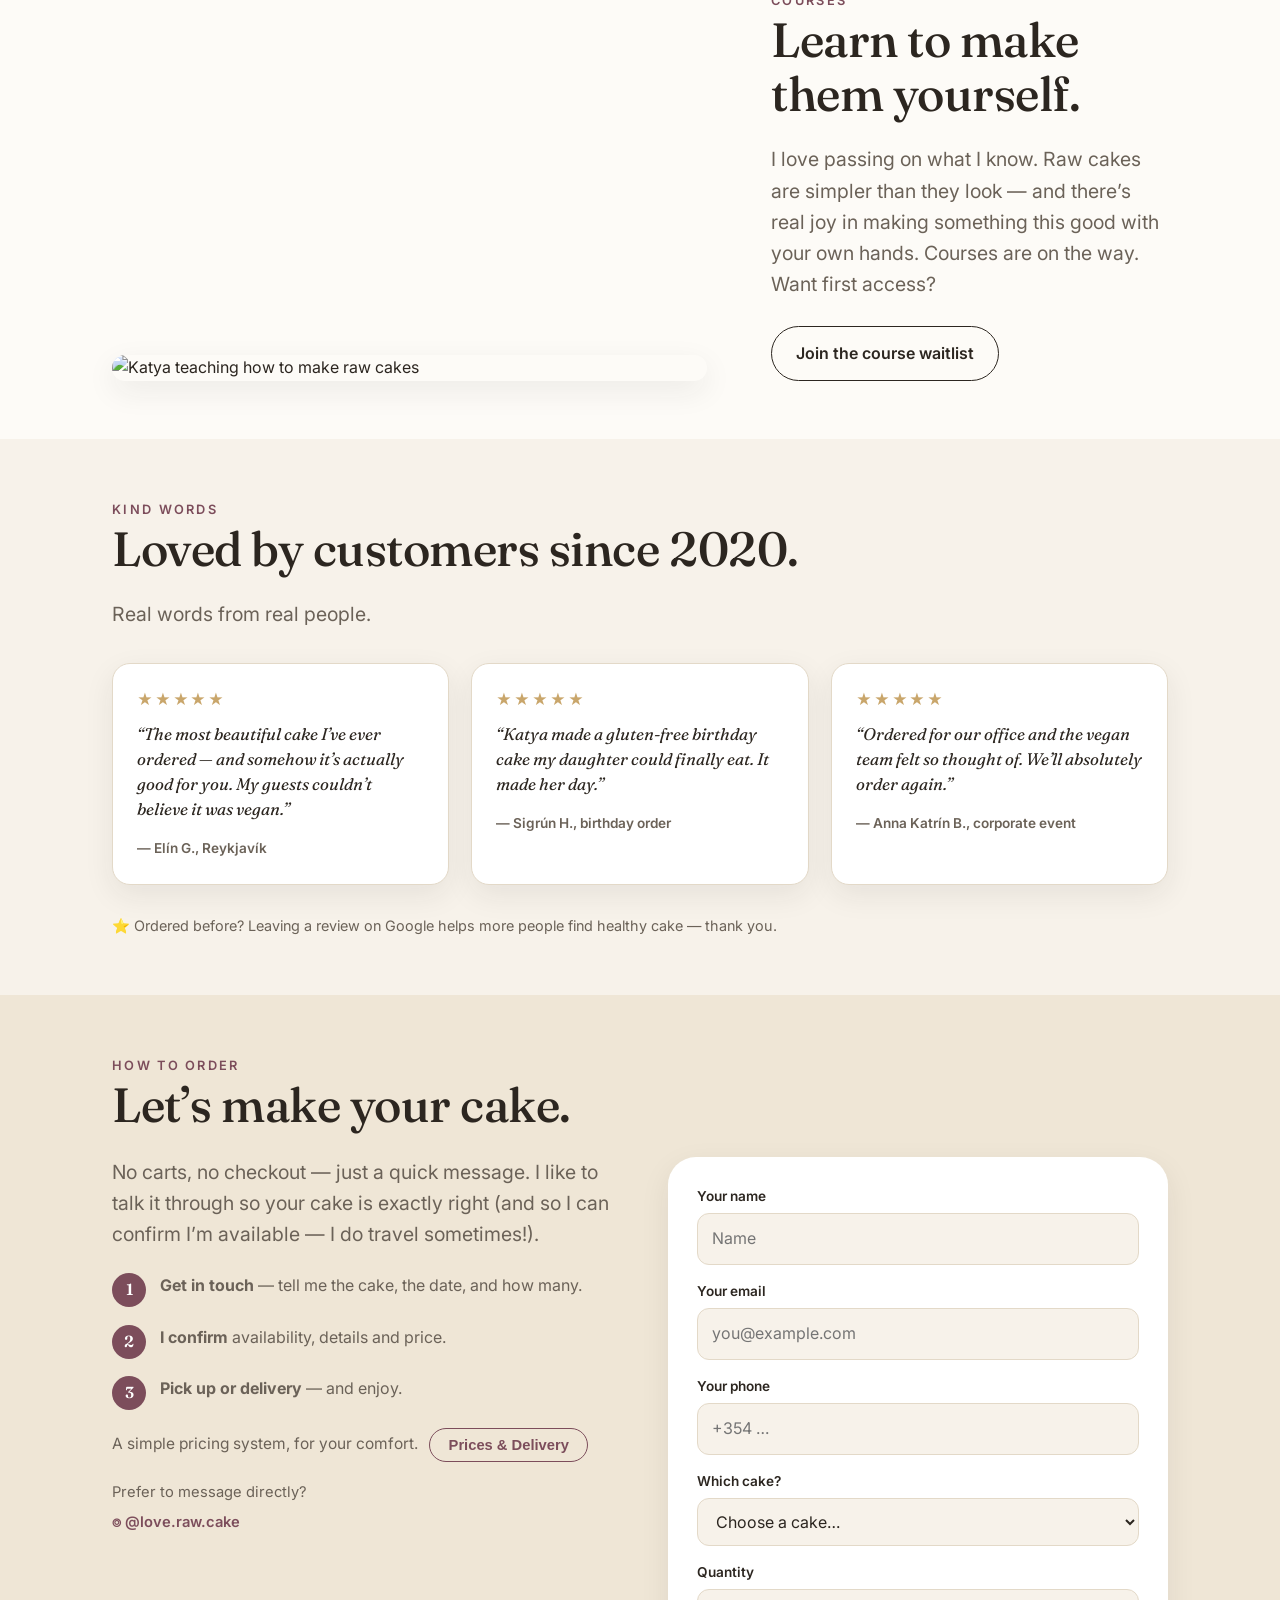
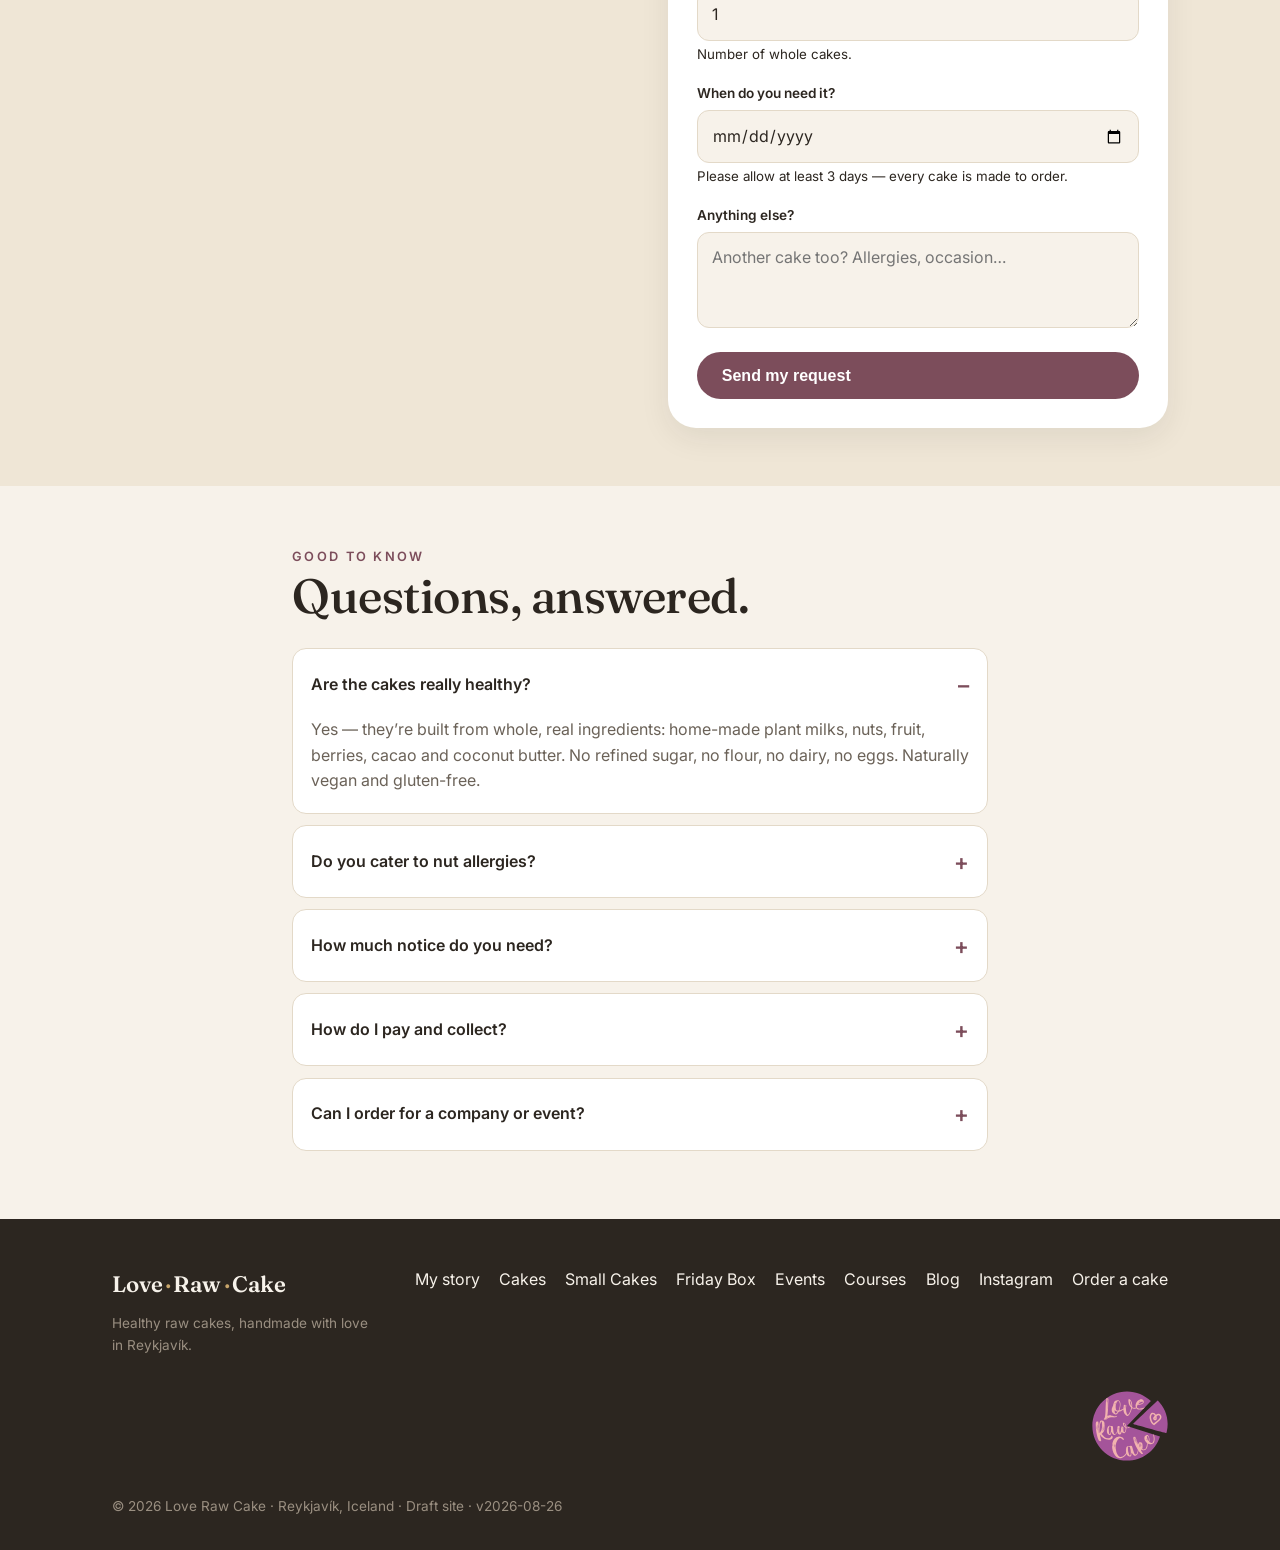
==== commit dbcec3e0: "Fix W3C validator errors" ====
--- a/index.html
+++ b/index.html
@@ -899,11 +899,11 @@
         <div class="badges"><span class="badge">Vegan</span><span class="badge">Gluten-free</span><span class="badge nut">Contains nuts</span></div></div></article>
 
 
-      <article class="card smallcakes-card" data-goto-tab="mini" role="button" tabindex="0"><div class="pic"><img src="images/images_20.08.2026/smallcakes_buffet_web.jpeg" alt="Raw mini-cakes plated on a buffet table" loading="lazy" /></div><div class="body">
+      <article class="card smallcakes-card" data-goto-tab="mini" tabindex="0"><div class="pic"><img src="images/images_20.08.2026/smallcakes_buffet_web.jpeg" alt="Raw mini-cakes plated on a buffet table" loading="lazy" /></div><div class="body">
         <h3>Small Cakes</h3><p class="desc">Individual portions by the plate — matcha ananas, blackcurrant banana and salted peanut balls. Made for events and sharing.</p>
         <div class="badges"><span class="badge">Vegan</span><span class="badge">Gluten-free</span></div>
         <p class="desc smallcakes-cta"><b>See all small cakes →</b></p></div></article>
-      <article class="card smallcakes-card" data-goto-tab="friday" role="button" tabindex="0"><div class="pic"><img src="images/images_20.08.2026/fridaybox_card.jpeg" alt="A Friday Box of four raw mini-cakes" loading="lazy" /></div><div class="body">
+      <article class="card smallcakes-card" data-goto-tab="friday" tabindex="0"><div class="pic"><img src="images/images_20.08.2026/fridaybox_card.jpeg" alt="A Friday Box of four raw mini-cakes" loading="lazy" /></div><div class="body">
         <h3>Friday Box</h3><p class="desc">[Copy from Katya — what is in the box, how many pieces, and the price.]</p>
         <div class="badges"><span class="badge">Vegan</span><span class="badge">Gluten-free</span></div>
         <p class="desc smallcakes-cta"><b>See the Friday Box →</b></p></div></article>
@@ -945,13 +945,13 @@
   </div>
 </section>
 
-<section class="counter">
+<div class="counter">
   <div class="wrap">
     <div class="num" id="cakeCount">0</div>
     <!-- PLACEHOLDER: 842 is an invented figure. Ask Katya for the real count before launch. -->
     <p>cakes made with love since 2020 — and counting</p>
   </div>
-</section>
+</div>
 
 <section id="events">
   <div class="wrap split">
--- a/styles.css
+++ b/styles.css
@@ -196,7 +196,7 @@
   .carousel .dots b{width:8px;height:8px;border-radius:50%;background:rgba(255,255,255,.55);cursor:pointer;transition:.2s}
   .carousel .dots b.active{background:#fff;transform:scale(1.25)}
 
-  .counter{background:var(--berry);color:#fff;text-align:center}
+  .counter{background:var(--berry);color:#fff;text-align:center;padding:clamp(2rem,4.5vw,3.75rem) 0} /* a div, not a section (no heading) — so it needs the section padding itself */
   .counter .num{font-family:var(--serif);font-size:clamp(3rem,9vw,5.5rem);font-weight:600;line-height:1}
   .counter p{color:rgba(255,255,255,.85);margin-top:.4rem}
 
